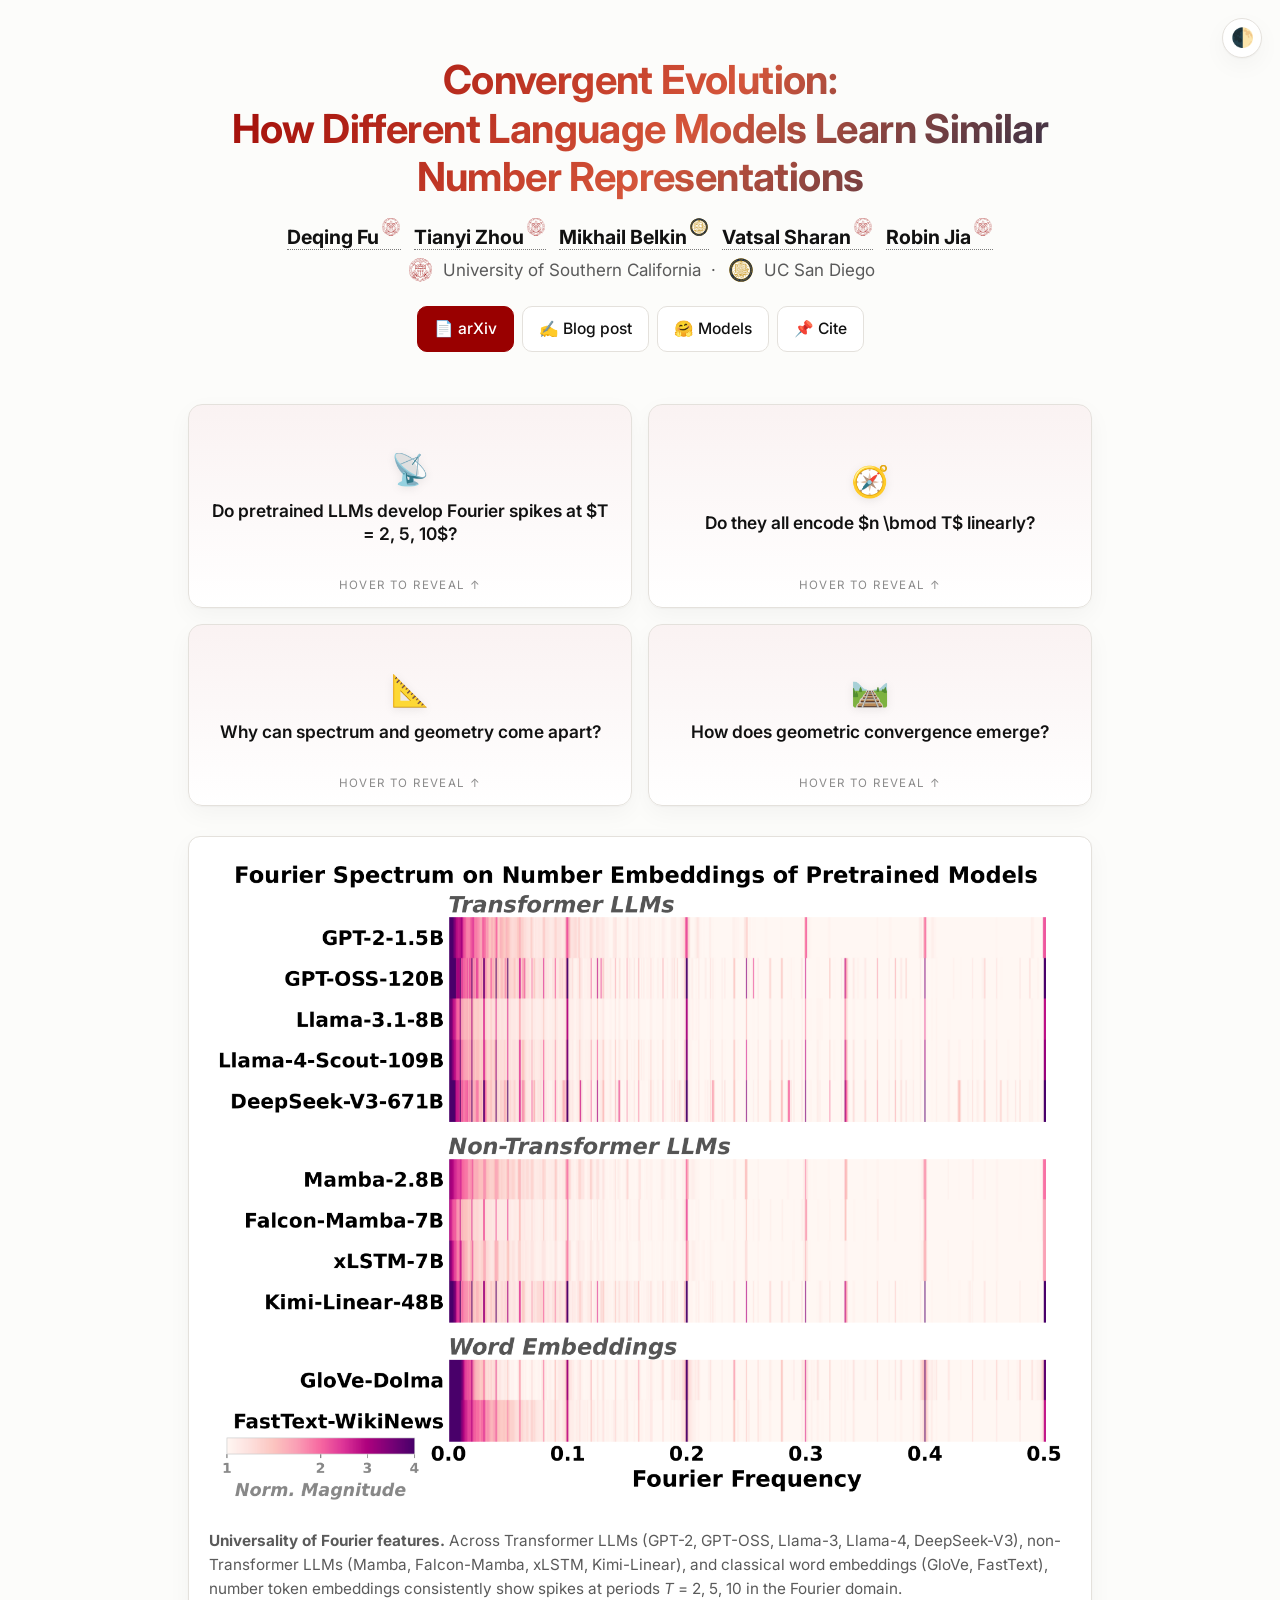
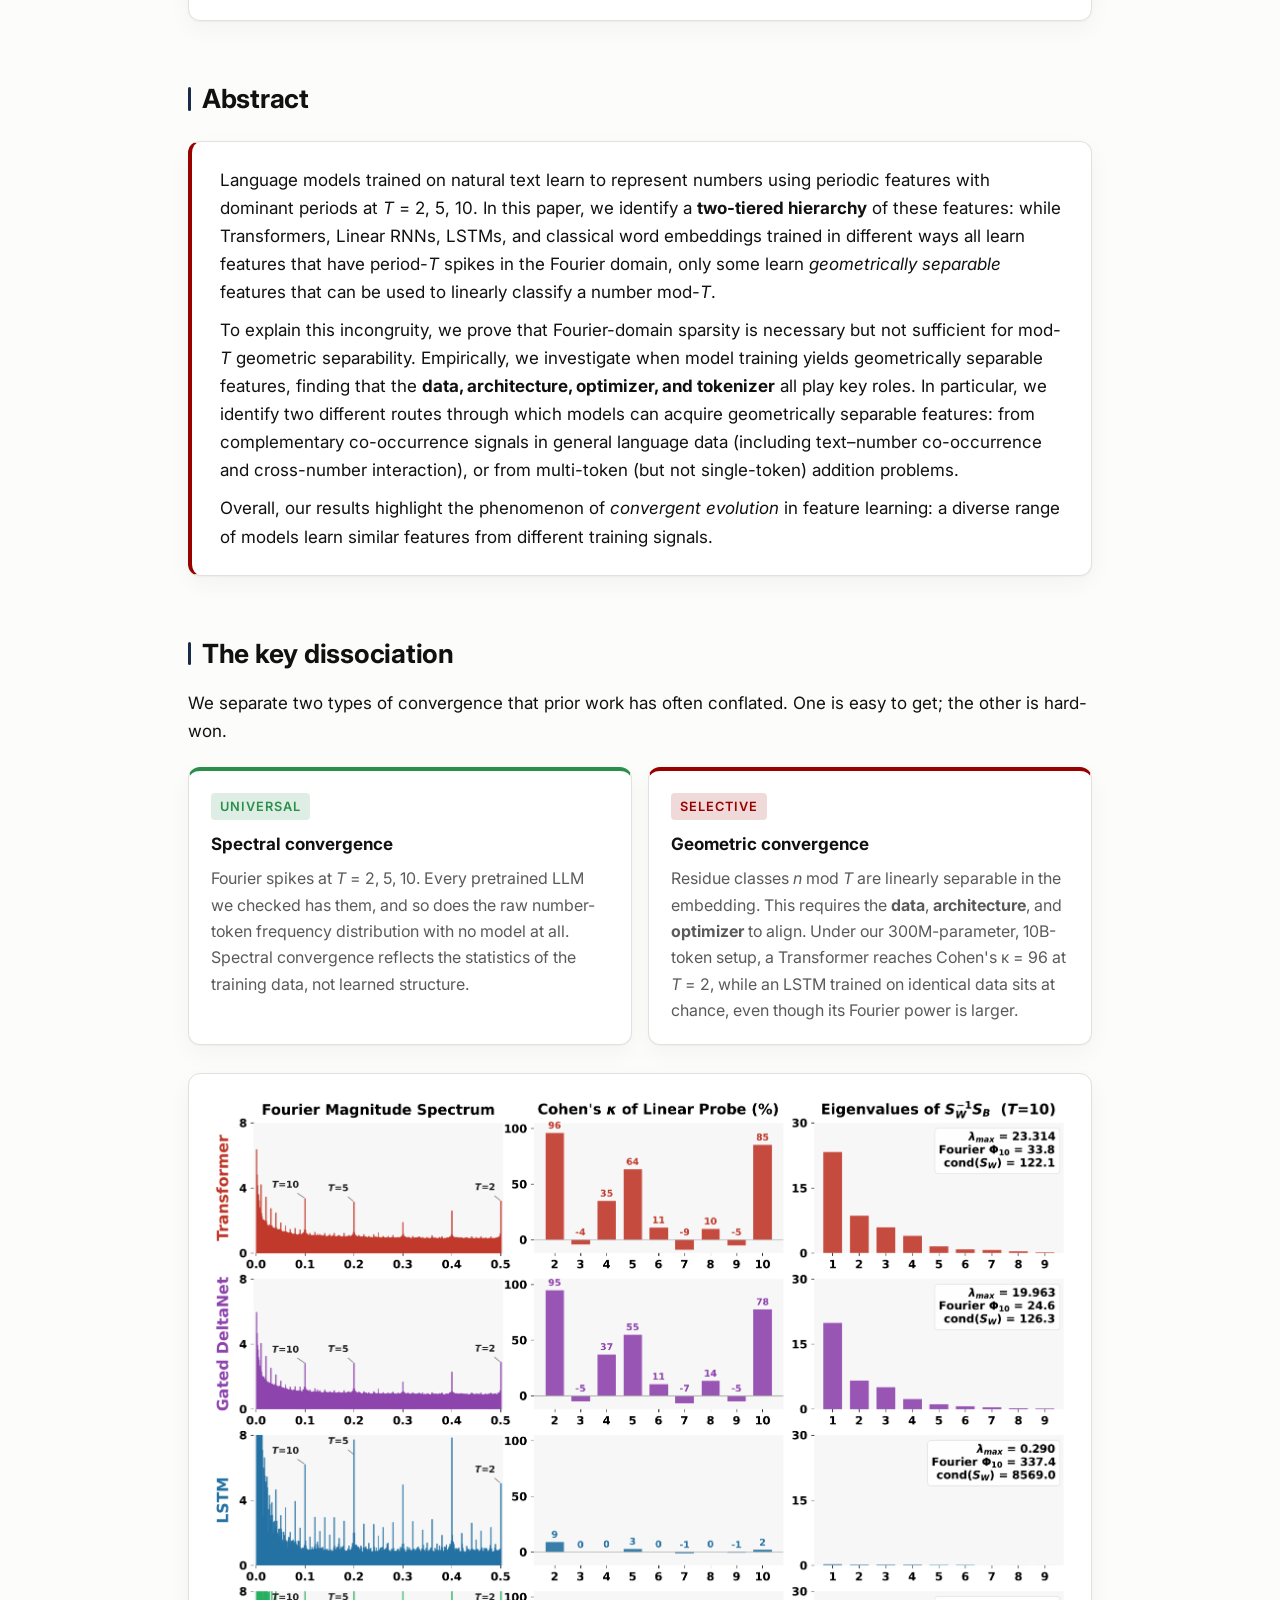
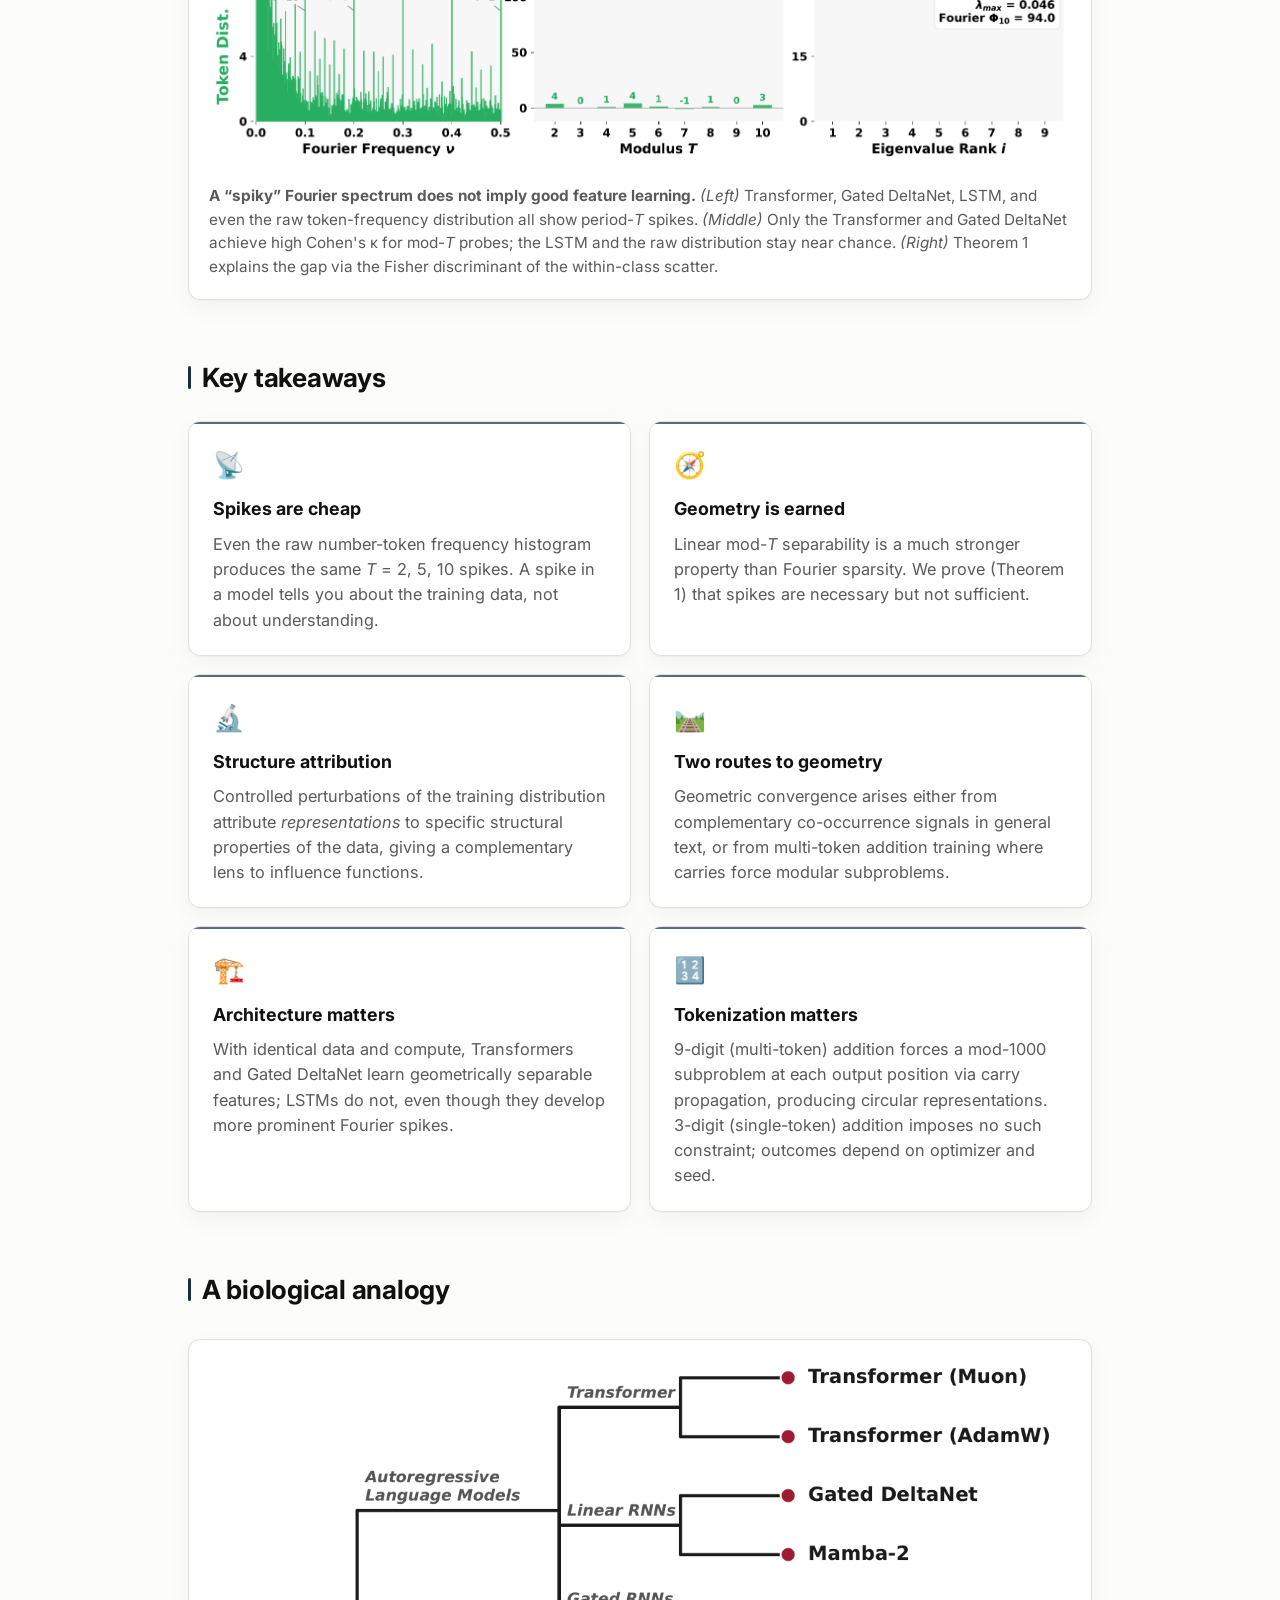
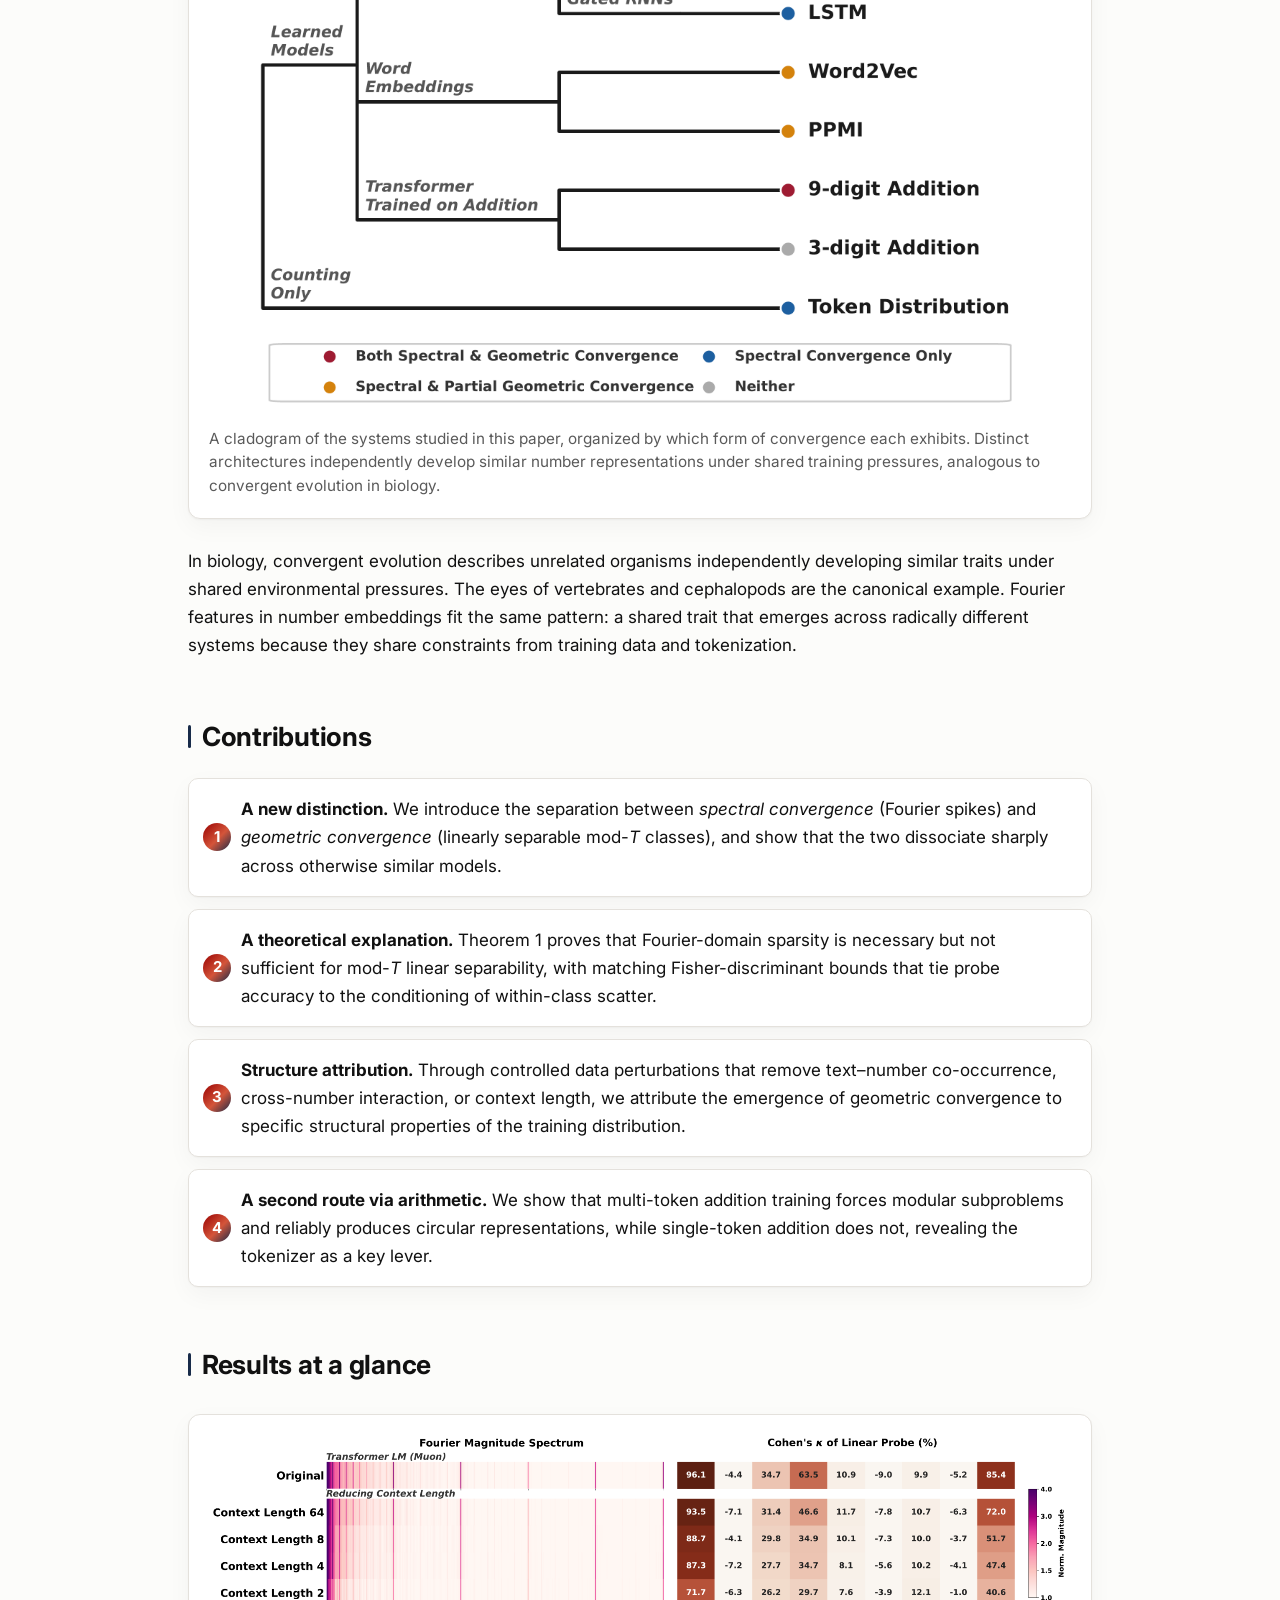
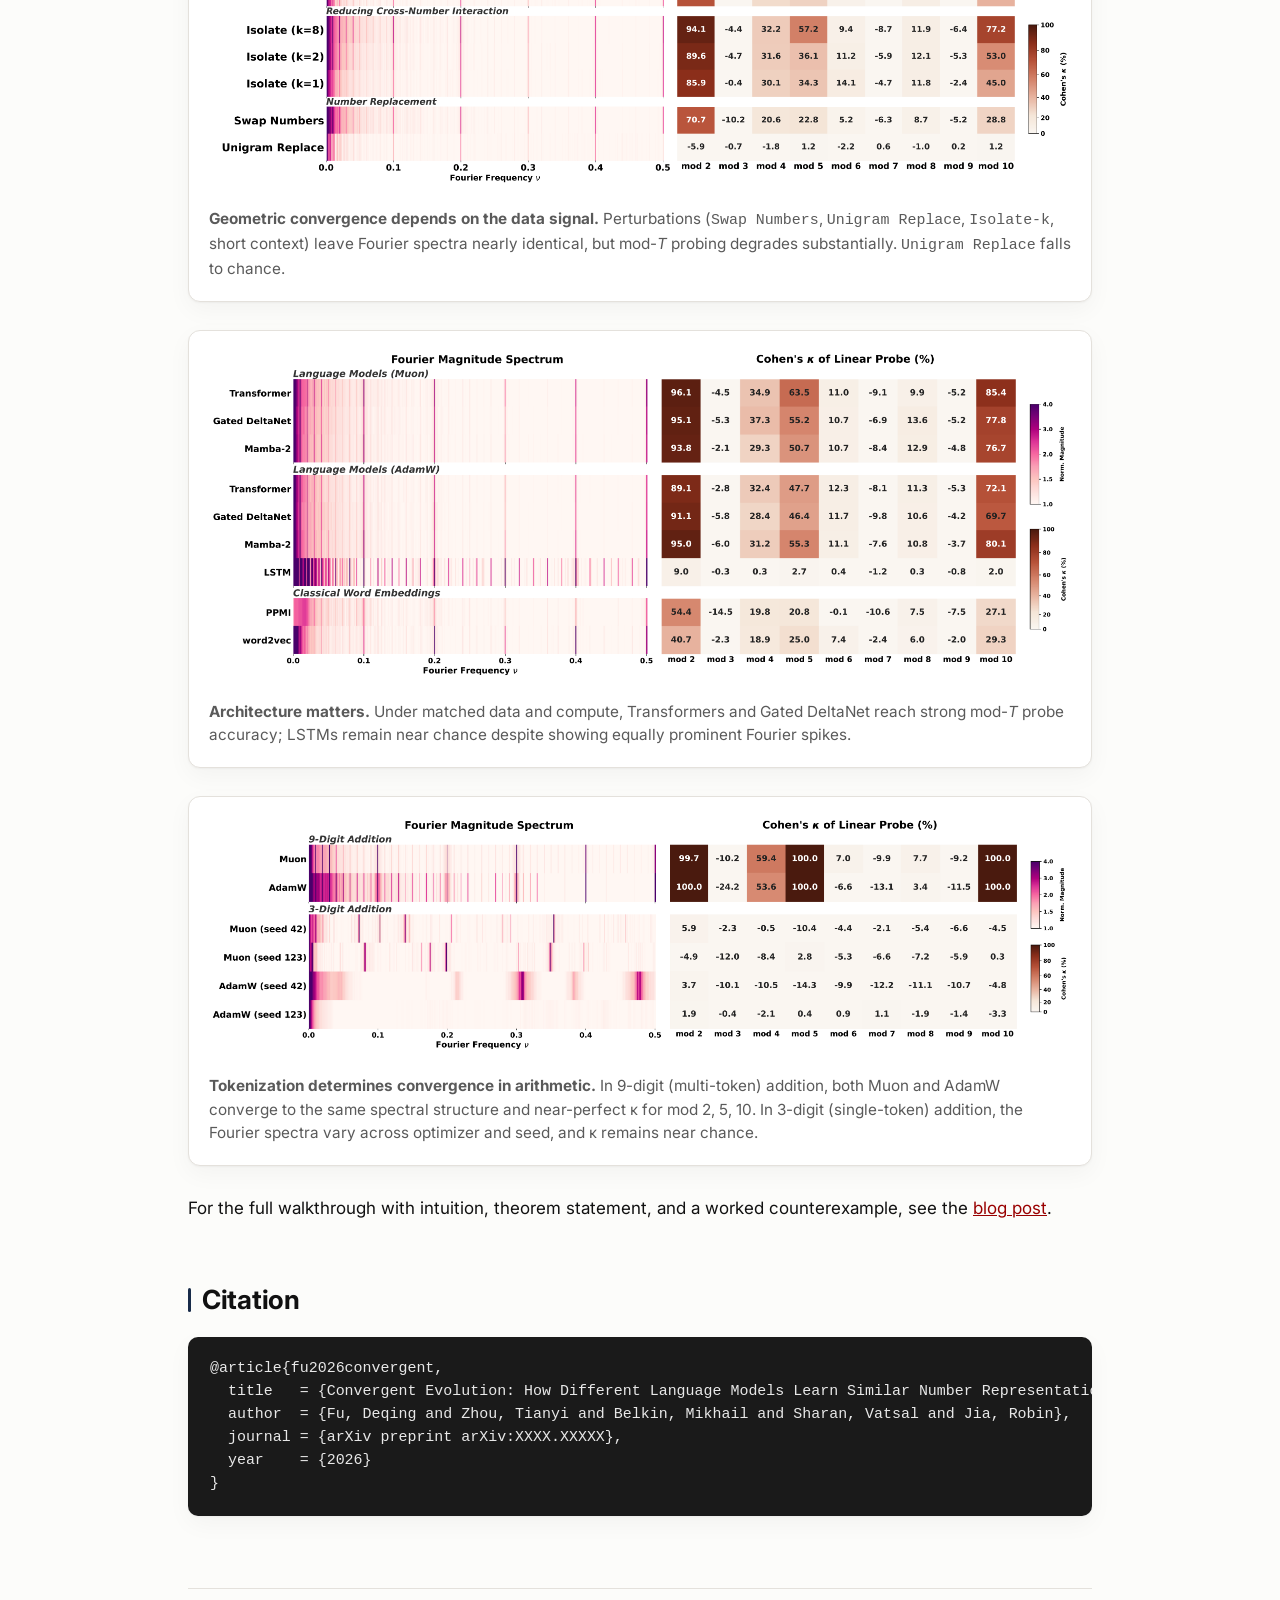
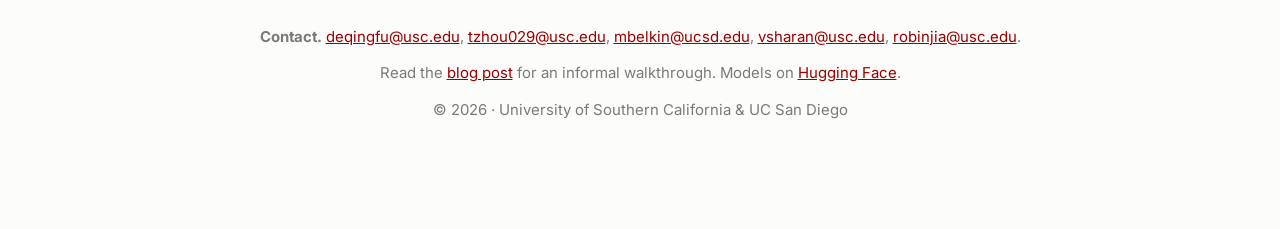
==== index.html @ 474c6c4c "update" ====
<!DOCTYPE html>
<html lang="en">
<head>
<meta charset="UTF-8" />
<meta name="viewport" content="width=device-width, initial-scale=1.0" />
<title>Convergent Evolution: How Different Language Models Learn Similar Number Representations</title>
<meta name="description" content="A two-tiered hierarchy of periodic number features in language models. Transformers, Gated DeltaNet, LSTMs, and classical word embeddings all develop Fourier spikes, but only some develop linearly separable mod-T classes." />

<!-- Open Graph / Twitter card -->
<meta property="og:type" content="article" />
<meta property="og:title" content="Convergent Evolution: How Different Language Models Learn Similar Number Representations" />
<meta property="og:description" content="Fourier spikes in number embeddings are universal across language models. Linear mod-T separability is not. A theorem explains the gap; controlled experiments show what causes it." />
<meta property="og:image" content="images/fourier_probe_fisher.png" />
<meta property="og:url" content="https://convergent-evolution.github.io/" />
<meta name="twitter:card" content="summary_large_image" />
<meta name="twitter:title" content="Convergent Evolution in Language Models" />
<meta name="twitter:description" content="Fourier spikes in number embeddings are universal. Linear mod-T separability is not." />
<meta name="twitter:image" content="images/fourier_probe_fisher.png" />

<link rel="stylesheet" href="style.css" />
<link rel="preconnect" href="https://fonts.googleapis.com">
<link rel="preconnect" href="https://fonts.gstatic.com" crossorigin>
<link href="https://fonts.googleapis.com/css2?family=Inter:wght@400;500;600;700&display=swap" rel="stylesheet">
<script>
  (function() {
    var saved = localStorage.getItem('theme');
    if (saved) document.documentElement.setAttribute('data-theme', saved);
  })();
</script>
<script>
window.MathJax = { tex: { inlineMath: [['$', '$'], ['\\(', '\\)']] }, svg: { fontCache: 'global' } };
</script>
<script async src="https://cdn.jsdelivr.net/npm/mathjax@3/es5/tex-mml-chtml.js"></script>
</head>
<body>

<svg width="0" height="0" style="position:absolute" aria-hidden="true"><filter id="sealThicken"><feMorphology operator="dilate" radius="0.5"/></filter></svg>

<button class="theme-toggle" id="themeToggle" aria-label="Toggle theme" title="Toggle light / dark">🌓</button>

<div class="container">

<header class="hero">
  <h1 class="paper-title">Convergent Evolution:<br/>How Different Language Models Learn Similar Number Representations</h1>
  <div class="authors">
    <a class="author" href="https://deqingfu.github.io"><strong>Deqing Fu</strong><span class="seal usc-seal" aria-label="USC"></span></a>
    <a class="author" href="https://kevinzhoutianyi.github.io"><strong>Tianyi Zhou</strong><span class="seal usc-seal" aria-label="USC"></span></a>
    <a class="author" href="https://misha.belkin-wang.org"><strong>Mikhail Belkin</strong><span class="seal ucsd-seal" aria-label="UCSD"></span></a>
    <a class="author" href="https://vatsalsharan.github.io"><strong>Vatsal Sharan</strong><span class="seal usc-seal" aria-label="USC"></span></a>
    <a class="author" href="https://robinjia.github.io"><strong>Robin Jia</strong><span class="seal usc-seal" aria-label="USC"></span></a>
  </div>
  <div class="affil">
    <span class="seal usc-seal" aria-label="USC"></span> University of Southern California &nbsp;·&nbsp;
    <span class="seal ucsd-seal" aria-label="UCSD"></span> UC San Diego
  </div>

  <div class="links">
    <a class="primary" href="https://arxiv.org/abs/XXXX.XXXXX">📄 arXiv</a>
    <a href="blog.html">✍️ Blog post</a>
    <a href="https://hf.co/collections/deqing/convergent-evolution">🤗 Models</a>
    <a href="#citation">📌 Cite</a>
  </div>

</header>

<div class="lightbox-overlay" id="lightbox" aria-hidden="true"><img src="" alt="" /></div>

<div class="stats">
  <div class="stat" tabindex="0" role="button" aria-label="Reveal answer">
    <div class="face front">
      <span class="icon">📡</span>
      <div class="q">Do pretrained LLMs develop Fourier spikes at $T = 2, 5, 10$?</div>
    </div>
    <div class="face back">
      <div class="a">Universal</div>
      <div class="detail">9 pretrained LLMs, classical word embeddings, and even the raw number-token frequency distribution all spike at $T = 2, 5, 10$.</div>
    </div>
  </div>
  <div class="stat" tabindex="0" role="button" aria-label="Reveal answer">
    <div class="face front">
      <span class="icon">🧭</span>
      <div class="q">Do they all encode $n \bmod T$ linearly?</div>
    </div>
    <div class="face back">
      <div class="a">3 of 4</div>
      <div class="detail">Among four 300M-param architectures we trained on 10B FineWeb-Edu, Transformer, Gated DeltaNet, and Mamba-2 develop linearly separable mod-$T$ classes; the LSTM stays at chance, despite a <em>larger</em> Fourier spike.</div>
    </div>
  </div>
  <div class="stat" tabindex="0" role="button" aria-label="Reveal answer">
    <div class="face front">
      <span class="icon">📐</span>
      <div class="q">Why can spectrum and geometry come apart?</div>
    </div>
    <div class="face back">
      <div class="a">Theorem 1</div>
      <div class="detail">Fourier sparsity is necessary but not sufficient for mod-$T$ linear separability; the within-class scatter controls the gap.</div>
    </div>
  </div>
  <div class="stat" tabindex="0" role="button" aria-label="Reveal answer">
    <div class="face front">
      <span class="icon">🛤️</span>
      <div class="q">How does geometric convergence emerge?</div>
    </div>
    <div class="face back">
      <div class="a">Two routes</div>
      <div class="detail">(1) complementary text co-occurrence signals in pretraining; (2) multi-token addition, where per-digit carries turn each output position into a modular subproblem.</div>
    </div>
  </div>
</div>

<figure>
  <img src="images/fourier_universality.png" alt="Fourier spectrum of number embeddings across diverse model families" />
  <figcaption><strong>Universality of Fourier features.</strong> Across Transformer LLMs (GPT-2, GPT-OSS, Llama-3, Llama-4, DeepSeek-V3), non-Transformer LLMs (Mamba, Falcon-Mamba, xLSTM, Kimi-Linear), and classical word embeddings (GloVe, FastText), number token embeddings consistently show spikes at periods <em>T</em> = 2, 5, 10 in the Fourier domain.</figcaption>
</figure>

<h2 id="abstract">Abstract</h2>
<div class="abstract">
<p>Language models trained on natural text learn to represent numbers using periodic features with dominant periods at <em>T</em> = 2, 5, 10. In this paper, we identify a <strong>two-tiered hierarchy</strong> of these features: while Transformers, Linear RNNs, LSTMs, and classical word embeddings trained in different ways all learn features that have period-<em>T</em> spikes in the Fourier domain, only some learn <em>geometrically separable</em> features that can be used to linearly classify a number mod-<em>T</em>.</p>
<p>To explain this incongruity, we prove that Fourier-domain sparsity is necessary but not sufficient for mod-<em>T</em> geometric separability. Empirically, we investigate when model training yields geometrically separable features, finding that the <strong>data, architecture, optimizer, and tokenizer</strong> all play key roles. In particular, we identify two different routes through which models can acquire geometrically separable features: from complementary co-occurrence signals in general language data (including text–number co-occurrence and cross-number interaction), or from multi-token (but not single-token) addition problems.</p>
<p>Overall, our results highlight the phenomenon of <em>convergent evolution</em> in feature learning: a diverse range of models learn similar features from different training signals.</p>
</div>

<h2 id="dissociation">The key dissociation</h2>
<p>We separate two types of convergence that prior work has often conflated. One is easy to get; the other is hard-won.</p>

<div class="dissoc">
  <div class="card yes">
    <span class="tag">Universal</span>
    <h4>Spectral convergence</h4>
    <p>Fourier spikes at <em>T</em> = 2, 5, 10. Every pretrained LLM we checked has them, and so does the raw number-token frequency distribution with no model at all. Spectral convergence reflects the statistics of the training data, not learned structure.</p>
  </div>
  <div class="card no">
    <span class="tag">Selective</span>
    <h4>Geometric convergence</h4>
    <p>Residue classes <em>n</em> mod <em>T</em> are linearly separable in the embedding. This requires the <strong>data</strong>, <strong>architecture</strong>, and <strong>optimizer</strong> to align. Under our 300M-parameter, 10B-token setup, a Transformer reaches Cohen's κ = 96 at <em>T</em> = 2, while an LSTM trained on identical data sits at chance, even though its Fourier power is larger.</p>
  </div>
</div>

<figure>
  <img src="images/fourier_probe_fisher.png" alt="Fourier spikes vs probe accuracy, the dissociation between spectrum and geometry" />
  <figcaption><strong>A &ldquo;spiky&rdquo; Fourier spectrum does not imply good feature learning.</strong> <em>(Left)</em> Transformer, Gated DeltaNet, LSTM, and even the raw token-frequency distribution all show period-<em>T</em> spikes. <em>(Middle)</em> Only the Transformer and Gated DeltaNet achieve high Cohen's κ for mod-<em>T</em> probes; the LSTM and the raw distribution stay near chance. <em>(Right)</em> Theorem 1 explains the gap via the Fisher discriminant of the within-class scatter.</figcaption>
</figure>

<h2 id="takeaways">Key takeaways</h2>
<div class="tldr-grid">
  <div class="tldr-card">
    <span class="icon">📡</span>
    <h4>Spikes are cheap</h4>
    <p>Even the raw number-token frequency histogram produces the same <em>T</em> = 2, 5, 10 spikes. A spike in a model tells you about the training data, not about understanding.</p>
  </div>
  <div class="tldr-card">
    <span class="icon">🧭</span>
    <h4>Geometry is earned</h4>
    <p>Linear mod-<em>T</em> separability is a much stronger property than Fourier sparsity. We prove (Theorem 1) that spikes are necessary but not sufficient.</p>
  </div>
  <div class="tldr-card">
    <span class="icon">🔬</span>
    <h4>Structure attribution</h4>
    <p>Controlled perturbations of the training distribution attribute <em>representations</em> to specific structural properties of the data, giving a complementary lens to influence functions.</p>
  </div>
  <div class="tldr-card">
    <span class="icon">🛤️</span>
    <h4>Two routes to geometry</h4>
    <p>Geometric convergence arises either from complementary co-occurrence signals in general text, or from multi-token addition training where carries force modular subproblems.</p>
  </div>
  <div class="tldr-card">
    <span class="icon">🏗️</span>
    <h4>Architecture matters</h4>
    <p>With identical data and compute, Transformers and Gated DeltaNet learn geometrically separable features; LSTMs do not, even though they develop more prominent Fourier spikes.</p>
  </div>
  <div class="tldr-card">
    <span class="icon">🔢</span>
    <h4>Tokenization matters</h4>
    <p>9-digit (multi-token) addition forces a mod-1000 subproblem at each output position via carry propagation, producing circular representations. 3-digit (single-token) addition imposes no such constraint; outcomes depend on optimizer and seed.</p>
  </div>
</div>

<h2 id="biology">A biological analogy</h2>
<figure>
  <img src="images/cladogram.png" alt="Cladogram of convergent evolution in number representations" />
  <figcaption>A cladogram of the systems studied in this paper, organized by which form of convergence each exhibits. Distinct architectures independently develop similar number representations under shared training pressures, analogous to convergent evolution in biology.</figcaption>
</figure>
<p>In biology, convergent evolution describes unrelated organisms independently developing similar traits under shared environmental pressures. The eyes of vertebrates and cephalopods are the canonical example. Fourier features in number embeddings fit the same pattern: a shared trait that emerges across radically different systems because they share constraints from training data and tokenization.</p>

<h2 id="contributions">Contributions</h2>
<ul class="contribs">
  <li><strong>A new distinction.</strong> We introduce the separation between <em>spectral convergence</em> (Fourier spikes) and <em>geometric convergence</em> (linearly separable mod-<em>T</em> classes), and show that the two dissociate sharply across otherwise similar models.</li>
  <li><strong>A theoretical explanation.</strong> Theorem 1 proves that Fourier-domain sparsity is necessary but not sufficient for mod-<em>T</em> linear separability, with matching Fisher-discriminant bounds that tie probe accuracy to the conditioning of within-class scatter.</li>
  <li><strong>Structure attribution.</strong> Through controlled data perturbations that remove text–number co-occurrence, cross-number interaction, or context length, we attribute the emergence of geometric convergence to specific structural properties of the training distribution.</li>
  <li><strong>A second route via arithmetic.</strong> We show that multi-token addition training forces modular subproblems and reliably produces circular representations, while single-token addition does not, revealing the tokenizer as a key lever.</li>
</ul>

<h2 id="results">Results at a glance</h2>

<figure>
  <img src="images/data_linear_probe.png" alt="Effect of data perturbations on probe accuracy vs. Fourier spectrum" />
  <figcaption><strong>Geometric convergence depends on the data signal.</strong> Perturbations (<code>Swap Numbers</code>, <code>Unigram Replace</code>, <code>Isolate-k</code>, short context) leave Fourier spectra nearly identical, but mod-<em>T</em> probing degrades substantially. <code>Unigram Replace</code> falls to chance.</figcaption>
</figure>

<figure>
  <img src="images/architecture_linear_probe.png" alt="Architecture ablation on mod-T probing" />
  <figcaption><strong>Architecture matters.</strong> Under matched data and compute, Transformers and Gated DeltaNet reach strong mod-<em>T</em> probe accuracy; LSTMs remain near chance despite showing equally prominent Fourier spikes.</figcaption>
</figure>

<figure>
  <img src="images/addition_linear_probe.png" alt="Tokenization determines convergence in arithmetic" />
  <figcaption><strong>Tokenization determines convergence in arithmetic.</strong> In 9-digit (multi-token) addition, both Muon and AdamW converge to the same spectral structure and near-perfect κ for mod 2, 5, 10. In 3-digit (single-token) addition, the Fourier spectra vary across optimizer and seed, and κ remains near chance.</figcaption>
</figure>

<p>For the full walkthrough with intuition, theorem statement, and a worked counterexample, see the <a href="blog.html">blog post</a>.</p>

<h2 id="citation">Citation</h2>
<pre>@article{fu2026convergent,
  title   = {Convergent Evolution: How Different Language Models Learn Similar Number Representations},
  author  = {Fu, Deqing and Zhou, Tianyi and Belkin, Mikhail and Sharan, Vatsal and Jia, Robin},
  journal = {arXiv preprint arXiv:XXXX.XXXXX},
  year    = {2026}
}</pre>

<footer>
  <p><strong>Contact.</strong>
    <a href="mailto:deqingfu@usc.edu">deqingfu@usc.edu</a>,
    <a href="mailto:tzhou029@usc.edu">tzhou029@usc.edu</a>,
    <a href="mailto:mbelkin@ucsd.edu">mbelkin@ucsd.edu</a>,
    <a href="mailto:vsharan@usc.edu">vsharan@usc.edu</a>,
    <a href="mailto:robinjia@usc.edu">robinjia@usc.edu</a>.
  </p>
  <p>Read the <a href="blog.html">blog post</a> for an informal walkthrough. Models on <a href="https://hf.co/collections/deqing/convergent-evolution">Hugging Face</a>.</p>
  <p style="margin-top: 8px;">© 2026 · University of Southern California &amp; UC San Diego</p>
</footer>

</div>

<script>
  // Figure lightbox
  (function() {
    var lb = document.getElementById('lightbox');
    if (!lb) return;
    var img = lb.querySelector('img');
    document.querySelectorAll('figure img').forEach(function(el) {
      el.addEventListener('click', function() {
        img.src = el.src;
        img.alt = el.alt || '';
        lb.classList.add('open');
        lb.setAttribute('aria-hidden', 'false');
      });
    });
    lb.addEventListener('click', function() {
      lb.classList.remove('open');
      lb.setAttribute('aria-hidden', 'true');
    });
    document.addEventListener('keydown', function(e) {
      if (e.key === 'Escape') {
        lb.classList.remove('open');
        lb.setAttribute('aria-hidden', 'true');
      }
    });
  })();
</script>

<script>
  // Flip cards: tap-to-toggle on touch devices; hover-only on desktop
  (function() {
    var hasHover = window.matchMedia('(hover: hover) and (pointer: fine)').matches;
    document.querySelectorAll('.stats .stat').forEach(function(card) {
      if (!hasHover) {
        card.addEventListener('click', function() { card.classList.toggle('flipped'); });
      }
      card.addEventListener('keydown', function(e) {
        if (e.key === 'Enter' || e.key === ' ') { e.preventDefault(); card.classList.toggle('flipped'); }
      });
    });
  })();

  var btn = document.getElementById('themeToggle');
  function current() {
    var explicit = document.documentElement.getAttribute('data-theme');
    if (explicit) return explicit;
    return window.matchMedia('(prefers-color-scheme: dark)').matches ? 'dark' : 'light';
  }
  btn.addEventListener('click', function() {
    var next = current() === 'dark' ? 'light' : 'dark';
    document.documentElement.setAttribute('data-theme', next);
    localStorage.setItem('theme', next);
  });
</script>

</body>
</html>
---- style.css ----
:root {
  --fg: #111;
  --muted: #5a5a5a;
  --soft: #7a7a7a;
  --accent: #990000;
  --accent2: #182B49;
  --accent-grad: linear-gradient(135deg, #990000 0%, #d4553a 55%, #182B49 100%);
  --bg: #fcfcfa;
  --card: #f4f2ee;
  --card2: #ffffff;
  --border: #e4e1dc;
  --shadow: 0 1px 2px rgba(0,0,0,0.04), 0 8px 24px rgba(0,0,0,0.04);
  --code-bg: #1a1a1a;
  --code-fg: #e8e8e8;
  --fig-filter: none;
}

html[data-theme="dark"] {
  --fg: #e8e8e8;
  --muted: #a8a8a8;
  --soft: #888;
  --accent: #ff6b6b;
  --accent2: #7aa7ff;
  --accent-grad: linear-gradient(135deg, #ff6b6b 0%, #ffa36b 55%, #7aa7ff 100%);
  --bg: #111315;
  --card: #1a1d20;
  --card2: #1e2125;
  --border: #2a2e33;
  --shadow: 0 1px 2px rgba(0,0,0,0.3), 0 8px 24px rgba(0,0,0,0.25);
  --code-bg: #0d0f11;
  --code-fg: #d8d8d8;
  --fig-filter: invert(0.92) hue-rotate(180deg);
}

@media (prefers-color-scheme: dark) {
  html:not([data-theme="light"]) {
    --fg: #e8e8e8;
    --muted: #a8a8a8;
    --soft: #888;
    --accent: #ff6b6b;
    --accent2: #7aa7ff;
    --accent-grad: linear-gradient(135deg, #ff6b6b 0%, #ffa36b 55%, #7aa7ff 100%);
    --bg: #111315;
    --card: #1a1d20;
    --card2: #1e2125;
    --border: #2a2e33;
    --shadow: 0 1px 2px rgba(0,0,0,0.3), 0 8px 24px rgba(0,0,0,0.25);
    --code-bg: #0d0f11;
    --code-fg: #d8d8d8;
    --fig-filter: invert(0.92) hue-rotate(180deg);
  }
}

* { box-sizing: border-box; }

html {
  scroll-behavior: smooth;
  scroll-padding-top: 20px;
}
html, body {
  margin: 0;
  padding: 0;
  background: var(--bg);
  color: var(--fg);
  font-family: "Inter", -apple-system, BlinkMacSystemFont, "Segoe UI", "Helvetica Neue", Arial, sans-serif;
  line-height: 1.65;
  font-size: 17px;
  -webkit-font-smoothing: antialiased;
  transition: background 0.2s, color 0.2s;
}

.container {
  max-width: 960px;
  margin: 0 auto;
  padding: 56px 28px 96px;
}

/* ===== Theme toggle ===== */
.theme-toggle {
  position: fixed;
  top: 18px;
  right: 18px;
  z-index: 100;
  width: 40px;
  height: 40px;
  border-radius: 50%;
  border: 1px solid var(--border);
  background: var(--card2);
  color: var(--fg);
  cursor: pointer;
  font-size: 1.1rem;
  display: flex;
  align-items: center;
  justify-content: center;
  box-shadow: var(--shadow);
  transition: transform 0.15s, background 0.15s;
}
.theme-toggle:hover { transform: scale(1.08); }

/* ===== Hero ===== */
.hero {
  text-align: center;
  margin-bottom: 32px;
  padding: 0 0 20px;
  position: relative;
}

h1.paper-title {
  font-size: 2.35rem;
  line-height: 1.22;
  margin: 0 0 16px;
  font-weight: 700;
  letter-spacing: -0.015em;
  background: var(--accent-grad);
  -webkit-background-clip: text;
  background-clip: text;
  color: transparent;
}

.hf-chip {
  display: inline-flex;
  align-items: center;
  gap: 6px;
  font-size: 0.82rem;
  color: var(--fg);
  text-decoration: none;
  padding: 5px 12px;
  margin-bottom: 16px;
  background: var(--card2);
  border: 1px solid var(--border);
  border-radius: 999px;
  font-weight: 500;
  transition: border-color 0.15s, transform 0.15s;
}
.hf-chip:hover {
  border-color: var(--accent2);
  transform: translateY(-1px);
  text-decoration: none;
}

/* Figure lightbox */
.lightbox-overlay {
  position: fixed;
  inset: 0;
  background: rgba(0,0,0,0.85);
  display: flex;
  align-items: center;
  justify-content: center;
  z-index: 1000;
  padding: 32px;
  opacity: 0;
  pointer-events: none;
  transition: opacity 0.25s ease;
}
.lightbox-overlay.open {
  opacity: 1;
  pointer-events: auto;
}
.lightbox-overlay img {
  max-width: 96vw;
  max-height: 92vh;
  border-radius: 8px;
  box-shadow: 0 20px 60px rgba(0,0,0,0.5);
  filter: none;
  background: #fff;
}
figure img { cursor: zoom-in; }

.paper-subtitle {
  font-size: 1.05rem;
  color: var(--muted);
  max-width: 640px;
  margin: -8px auto 20px;
}

.authors { font-size: 1.15rem; margin: 12px 0 4px; line-height: 1.5; }
.authors span.author { white-space: nowrap; margin: 0 6px; }
.affil { color: var(--muted); font-size: 1rem; margin-top: 2px; }

.usc { color: #c04040; font-weight: 700; }
.ucsd { color: #5582c8; font-weight: 700; }
html[data-theme="light"] .usc, html:not([data-theme]) .usc { color: #990000; }
html[data-theme="light"] .ucsd, html:not([data-theme]) .ucsd { color: #182B49; }

.seal {
  display: inline-block;
  width: 18px;
  height: 18px;
  vertical-align: super;
  margin: 0 1px 0 3px;
  background-repeat: no-repeat;
  background-position: center;
  background-size: contain;
  -webkit-mask-repeat: no-repeat;
  mask-repeat: no-repeat;
  -webkit-mask-position: center;
  mask-position: center;
  -webkit-mask-size: contain;
  mask-size: contain;
}
.seal.usc-seal {
  background-image: url('images/logo/usc_seal_red.svg');
}
.seal.ucsd-seal {
  background-image: url('images/logo/ucsd_seal.svg');
}
.affil .seal { width: 24px; height: 24px; vertical-align: -6px; margin-right: 6px; }

.authors a.author {
  color: var(--fg);
  text-decoration: none;
  margin: 0 4px;
  white-space: nowrap;
  border-bottom: 1px dotted var(--soft);
}
.authors a.author:hover {
  color: var(--fg);
  text-decoration: none;
  border-bottom-color: var(--fg);
}

.links {
  display: flex;
  flex-wrap: wrap;
  justify-content: center;
  gap: 8px;
  margin: 22px 0 0;
}

.links a {
  display: inline-flex;
  align-items: center;
  gap: 7px;
  padding: 9px 16px;
  background: var(--card2);
  color: var(--fg);
  border: 1px solid var(--border);
  border-radius: 10px;
  text-decoration: none;
  font-size: 0.92rem;
  font-weight: 500;
  transition: transform 0.15s ease, border-color 0.15s, background 0.15s;
}
.links a:hover {
  transform: translateY(-1px);
  border-color: var(--accent2);
  text-decoration: none;
}
.links a.primary {
  background: var(--accent);
  color: #fff;
  border-color: var(--accent);
}
.links a.primary:hover { background: var(--accent2); border-color: var(--accent2); }

/* ===== Headings ===== */
h2 {
  font-size: 1.55rem;
  margin-top: 56px;
  margin-bottom: 14px;
  font-weight: 700;
  letter-spacing: -0.01em;
  position: relative;
  padding-left: 14px;
  scroll-margin-top: 16px;
}
h2::before {
  content: "";
  position: absolute;
  left: 0; top: 10px; bottom: 10px;
  width: 3px;
  background: var(--accent2);
  border-radius: 2px;
}

h3 {
  font-size: 1.2rem;
  margin-top: 30px;
  margin-bottom: 8px;
  font-weight: 600;
}

p { margin: 12px 0; }

/* ===== Figures ===== */
figure {
  margin: 28px 0;
  text-align: center;
  background: var(--card2);
  padding: 20px;
  border-radius: 12px;
  border: 1px solid var(--border);
  box-shadow: var(--shadow);
}
figure img {
  max-width: 100%;
  height: auto;
  border-radius: 4px;
  filter: var(--fig-filter);
  transition: filter 0.2s;
}
figcaption {
  font-size: 0.9rem;
  color: var(--muted);
  margin-top: 12px;
  text-align: left;
  line-height: 1.55;
}

/* ===== Abstract ===== */
.abstract {
  background: var(--card2);
  padding: 24px 28px;
  border-radius: 12px;
  border: 1px solid var(--border);
  border-left: 4px solid var(--accent);
  margin: 20px 0;
  box-shadow: var(--shadow);
}
.abstract p { margin: 10px 0; }
.abstract p:first-child { margin-top: 0; }
.abstract p:last-child { margin-bottom: 0; }

/* ===== Q&A reveal cards (slide-up drawer) ===== */
.stats {
  display: grid;
  grid-template-columns: repeat(2, 1fr);
  gap: 16px;
  margin: 30px 0;
}
.stat {
  display: grid;
  grid-template-columns: 1fr;
  min-height: 180px;
  border-radius: 14px;
  overflow: hidden;
  border: 1px solid var(--border);
  background: linear-gradient(180deg, color-mix(in srgb, var(--accent) 5%, var(--card2)) 0%, var(--card2) 100%);
  box-shadow: var(--shadow);
  cursor: pointer;
  outline: none;
  transition: box-shadow 0.35s cubic-bezier(0.4, 0, 0.2, 1), transform 0.35s cubic-bezier(0.4, 0, 0.2, 1);
  -webkit-tap-highlight-color: transparent;
}
@media (hover: hover) and (pointer: fine) {
  .stat:hover {
    box-shadow: 0 4px 8px rgba(0,0,0,0.06), 0 20px 40px rgba(153,0,0,0.12);
    transform: translateY(-2px);
  }
}
.stat.flipped {
  box-shadow: 0 4px 8px rgba(0,0,0,0.06), 0 20px 40px rgba(153,0,0,0.12);
}
.stat .face {
  grid-row: 1;
  grid-column: 1;
  padding: 24px 22px;
  display: flex;
  flex-direction: column;
  align-items: center;
  justify-content: center;
  text-align: center;
  min-width: 0;
}
.stat .front { color: var(--fg); position: relative; padding-bottom: 36px; }
.stat .back {
  background: var(--accent-grad);
  color: #fff;
  transform: translateY(24%);
  opacity: 0;
  visibility: hidden;
  transition:
    transform 0.5s cubic-bezier(0.4, 0, 0.2, 1) 0.12s,
    opacity 0.3s ease 0.12s,
    visibility 0s linear 0.45s;
  will-change: transform, opacity;
  pointer-events: none;
}
@media (hover: hover) and (pointer: fine) {
  .stat:hover .back,
  .stat:focus-visible .back {
    transform: translateY(0);
    opacity: 1;
    visibility: visible;
    pointer-events: auto;
    transition:
      transform 0.5s cubic-bezier(0.4, 0, 0.2, 1) 0s,
      opacity 0.28s ease 0s,
      visibility 0s linear 0s;
  }
}
.stat.flipped .back {
  transform: translateY(0);
  opacity: 1;
  visibility: visible;
  pointer-events: auto;
  transition:
    transform 0.45s cubic-bezier(0.4, 0, 0.2, 1) 0s,
    opacity 0.25s ease 0s,
    visibility 0s linear 0s;
}
.stat:hover .back,
.stat.flipped .back,
.stat:focus-visible .back {
  transform: translateY(0);
}
.stat .icon {
  font-size: clamp(1.4rem, 1.1rem + 1vw, 1.8rem);
  line-height: 1;
  margin-bottom: 14px;
  filter: drop-shadow(0 2px 4px rgba(0,0,0,0.08));
}
.stat .q {
  font-size: clamp(0.92rem, 0.85rem + 0.3vw, 1.02rem);
  font-weight: 600;
  line-height: 1.35;
  color: var(--fg);
}
.stat .front::after {
  content: "tap to reveal ↑";
  position: absolute;
  bottom: 12px;
  left: 0; right: 0;
  font-size: 0.68rem;
  letter-spacing: 0.12em;
  text-transform: uppercase;
  color: var(--muted);
  opacity: 0.7;
}
@media (hover: hover) and (pointer: fine) {
  .stat .front::after { content: "hover to reveal ↑"; }
}
.stat .a {
  font-size: clamp(1.3rem, 1.15rem + 0.7vw, 1.6rem);
  font-weight: 800;
  line-height: 1.1;
  letter-spacing: -0.01em;
  margin-bottom: 10px;
  text-shadow: 0 1px 2px rgba(0,0,0,0.15);
}
.stat .detail {
  font-size: clamp(0.8rem, 0.76rem + 0.2vw, 0.9rem);
  line-height: 1.5;
  color: rgba(255,255,255,0.96);
}
.stat .back .detail em,
.stat .back .detail strong { color: #fff; }
@media (max-width: 520px) {
  .stats { grid-template-columns: 1fr; }
  .stat { min-height: 0; }
  .stat .face { padding: 20px 18px; }
}

/* Hero pullquote */
.pullquote {
  font-size: 1.25rem;
  line-height: 1.45;
  font-weight: 500;
  color: var(--fg);
  max-width: 720px;
  margin: 28px auto 8px;
  text-align: center;
  padding: 22px 28px;
  border-top: 1px solid var(--border);
  border-bottom: 1px solid var(--border);
  position: relative;
}
.pullquote .em {
  background: var(--accent-grad);
  -webkit-background-clip: text;
  background-clip: text;
  color: transparent;
  font-weight: 700;
}
.pullquote .break { display: block; margin-top: 4px; }

/* Section-break quote */
.sectionquote {
  font-size: 1.1rem;
  color: var(--muted);
  max-width: 680px;
  margin: 48px auto;
  text-align: center;
  font-style: italic;
  line-height: 1.55;
}

/* Setup + Finding panel */
.setupfind {
  display: grid;
  grid-template-columns: 1fr 1fr;
  gap: 16px;
  margin: 28px 0 32px;
}
.sf-card {
  background: var(--card2);
  border: 1px solid var(--border);
  border-radius: 12px;
  padding: 22px 24px 18px;
  box-shadow: var(--shadow);
  border-top: 4px solid var(--accent2);
}
.sf-card.sf-finding { border-top-color: var(--accent); }
.sf-tag {
  display: inline-block;
  font-size: 0.72rem;
  letter-spacing: 0.12em;
  text-transform: uppercase;
  padding: 3px 10px;
  border-radius: 4px;
  margin-bottom: 10px;
  font-weight: 700;
  background: color-mix(in srgb, var(--accent2) 12%, transparent);
  color: var(--accent2);
}
.sf-finding .sf-tag {
  background: color-mix(in srgb, var(--accent) 12%, transparent);
  color: var(--accent);
}
.sf-card ul {
  margin: 6px 0 0;
  padding-left: 18px;
}
.sf-card li {
  margin: 8px 0;
  font-size: 0.94rem;
  line-height: 1.5;
  color: var(--fg);
}
.sf-card li strong { color: var(--fg); }
@media (max-width: 700px) {
  .setupfind { grid-template-columns: 1fr; }
}
@media (max-width: 640px) {
  .stats { grid-template-columns: repeat(2, 1fr); }
  h1.paper-title { font-size: 1.9rem; }
}

/* ===== TL;DR grid ===== */
.tldr-grid {
  display: grid;
  grid-template-columns: repeat(2, 1fr);
  gap: 18px;
  margin: 22px 0;
}
.tldr-card {
  background: var(--card2);
  padding: 22px 24px;
  border-radius: 12px;
  border: 1px solid var(--border);
  box-shadow: var(--shadow);
  position: relative;
  overflow: hidden;
  transition: transform 0.18s, box-shadow 0.18s;
}
.tldr-card:hover {
  transform: translateY(-2px);
  box-shadow: 0 2px 4px rgba(0,0,0,0.08), 0 14px 32px rgba(0,0,0,0.10);
}
.tldr-card::before {
  content: "";
  position: absolute;
  top: 0; left: 0; right: 0;
  height: 2px;
  background: var(--accent2);
  opacity: 0.7;
}
.tldr-card .icon { font-size: 1.5rem; margin-bottom: 8px; display: block; }
.tldr-card h4 { margin: 0 0 8px; font-size: 1.05rem; font-weight: 700; }
.tldr-card p { margin: 0; font-size: 0.96rem; color: var(--muted); line-height: 1.55; }
@media (max-width: 640px) { .tldr-grid { grid-template-columns: 1fr; } }

/* ===== Contribution list ===== */
.contribs {
  list-style: none;
  padding: 0;
  margin: 20px 0;
  counter-reset: contrib;
}
.contribs li {
  background: var(--card2);
  padding: 16px 20px 16px 52px;
  border-radius: 10px;
  border: 1px solid var(--border);
  margin-bottom: 12px;
  position: relative;
  box-shadow: var(--shadow);
}
.contribs li::before {
  content: counter(contrib);
  counter-increment: contrib;
  position: absolute;
  left: 14px; top: 50%;
  transform: translateY(-50%);
  width: 28px; height: 28px;
  background: var(--accent-grad);
  color: #fff;
  border-radius: 50%;
  display: flex;
  align-items: center;
  justify-content: center;
  font-weight: 700;
  font-size: 0.88rem;
}

/* ===== Code / BibTeX ===== */
code, pre {
  font-family: "SF Mono", Menlo, Consolas, monospace;
  font-size: 0.88rem;
}
pre {
  background: var(--code-bg);
  color: var(--code-fg);
  padding: 20px 22px;
  border-radius: 10px;
  overflow-x: auto;
  line-height: 1.55;
  box-shadow: var(--shadow);
}
p code, li code {
  background: var(--card);
  padding: 1px 6px;
  border-radius: 4px;
  font-size: 0.85em;
}

a { color: var(--accent); }
a:hover { text-decoration: underline; }

blockquote {
  margin: 20px 0;
  padding: 14px 22px;
  border-left: 3px solid var(--accent2);
  background: var(--card);
  color: var(--fg);
  font-style: italic;
  border-radius: 0 8px 8px 0;
}

footer {
  margin-top: 72px;
  padding-top: 24px;
  border-top: 1px solid var(--border);
  color: var(--soft);
  font-size: 0.88rem;
  text-align: center;
}

.back-link {
  display: inline-flex;
  align-items: center;
  gap: 6px;
  margin-bottom: 24px;
  font-size: 0.92rem;
  color: var(--muted);
  text-decoration: none;
  padding: 6px 12px;
  border-radius: 8px;
  background: var(--card);
  border: 1px solid var(--border);
  transition: color 0.15s, background 0.15s;
}
.back-link:hover { color: var(--accent); background: var(--card2); text-decoration: none; }

/* Dissociation card row */
.dissoc {
  display: grid;
  grid-template-columns: 1fr 1fr;
  gap: 16px;
  margin: 22px 0;
}
.dissoc .card {
  background: var(--card2);
  border: 1px solid var(--border);
  border-radius: 12px;
  padding: 20px 22px;
  box-shadow: var(--shadow);
}
.dissoc .card.yes { border-top: 4px solid #2a8f4a; }
.dissoc .card.no  { border-top: 4px solid var(--accent); }
.dissoc .card h4 { margin: 0 0 8px; font-size: 1rem; }
.dissoc .card p { margin: 0; color: var(--muted); font-size: 0.94rem; }
.dissoc .tag {
  display: inline-block;
  font-size: 0.75rem;
  letter-spacing: 0.08em;
  text-transform: uppercase;
  padding: 3px 9px;
  border-radius: 4px;
  margin-bottom: 10px;
  font-weight: 600;
}
.dissoc .yes .tag { background: color-mix(in srgb, #2a8f4a 15%, transparent); color: #2a8f4a; }
.dissoc .no  .tag { background: color-mix(in srgb, var(--accent) 15%, transparent); color: var(--accent); }
@media (max-width: 640px) { .dissoc { grid-template-columns: 1fr; } }

/* Citation popover (anthropic-style) */
a.cite {
  position: relative;
  cursor: pointer;
}
.cite-popover {
  position: absolute;
  z-index: 200;
  background: var(--card2);
  color: var(--fg);
  border: 1px solid var(--border);
  border-left: 3px solid var(--accent);
  border-radius: 8px;
  box-shadow: 0 4px 12px rgba(0,0,0,0.08), 0 16px 40px rgba(0,0,0,0.10);
  padding: 12px 14px;
  font-size: 0.85rem;
  line-height: 1.45;
  width: 320px;
  max-width: calc(100vw - 24px);
  pointer-events: none;
  opacity: 0;
  transform: translateY(-4px);
  transition: opacity 0.12s, transform 0.12s;
}
.cite-popover.visible {
  opacity: 1;
  transform: translateY(0);
  pointer-events: auto;
}
.cite-popover .cite-title { font-weight: 600; margin: 0 0 4px; color: var(--fg); }
.cite-popover .cite-authors { color: var(--muted); margin: 0 0 4px; }
.cite-popover .cite-venue { color: var(--soft); font-style: italic; margin: 0 0 8px; }
.cite-popover .cite-link {
  display: inline-block;
  font-size: 0.8rem;
  padding: 4px 10px;
  border-radius: 6px;
  background: var(--accent);
  color: #fff;
  text-decoration: none;
}
.cite-popover .cite-link:hover { opacity: 0.85; text-decoration: none; }

/* Theorem / definition boxes for blog */
.theorem, .definition {
  background: var(--card2);
  border: 1px solid var(--border);
  border-left: 4px solid var(--accent2);
  border-radius: 10px;
  padding: 18px 22px;
  margin: 22px 0;
  box-shadow: var(--shadow);
}
.theorem .label, .definition .label {
  display: inline-block;
  font-weight: 700;
  color: var(--accent2);
  margin-right: 6px;
}
.theorem p, .definition p { margin: 8px 0; }
.theorem ol { margin: 8px 0 0 0; padding-left: 22px; }
.theorem ol li { margin: 6px 0; }

/* Math-style inline */
.math {
  font-family: "STIX Two Math", "Cambria Math", "Latin Modern Math", Georgia, serif;
  font-style: italic;
}
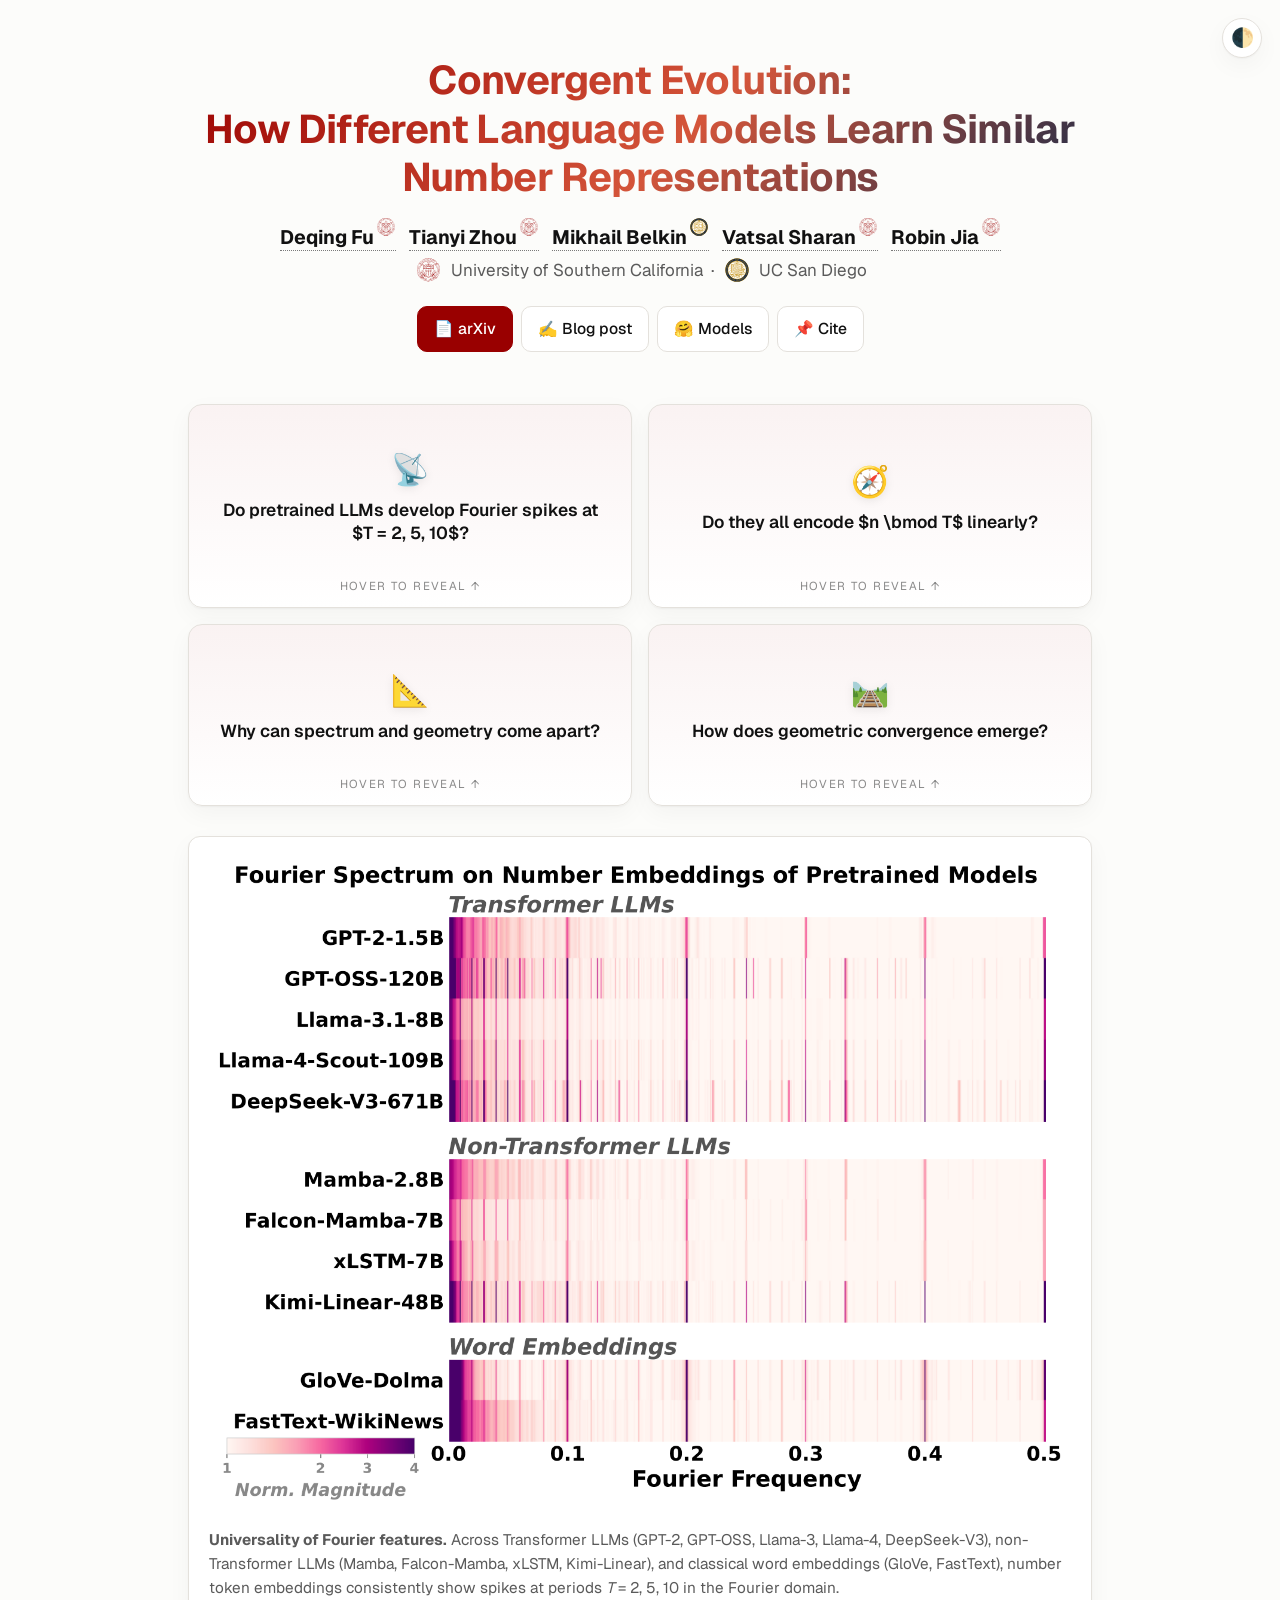
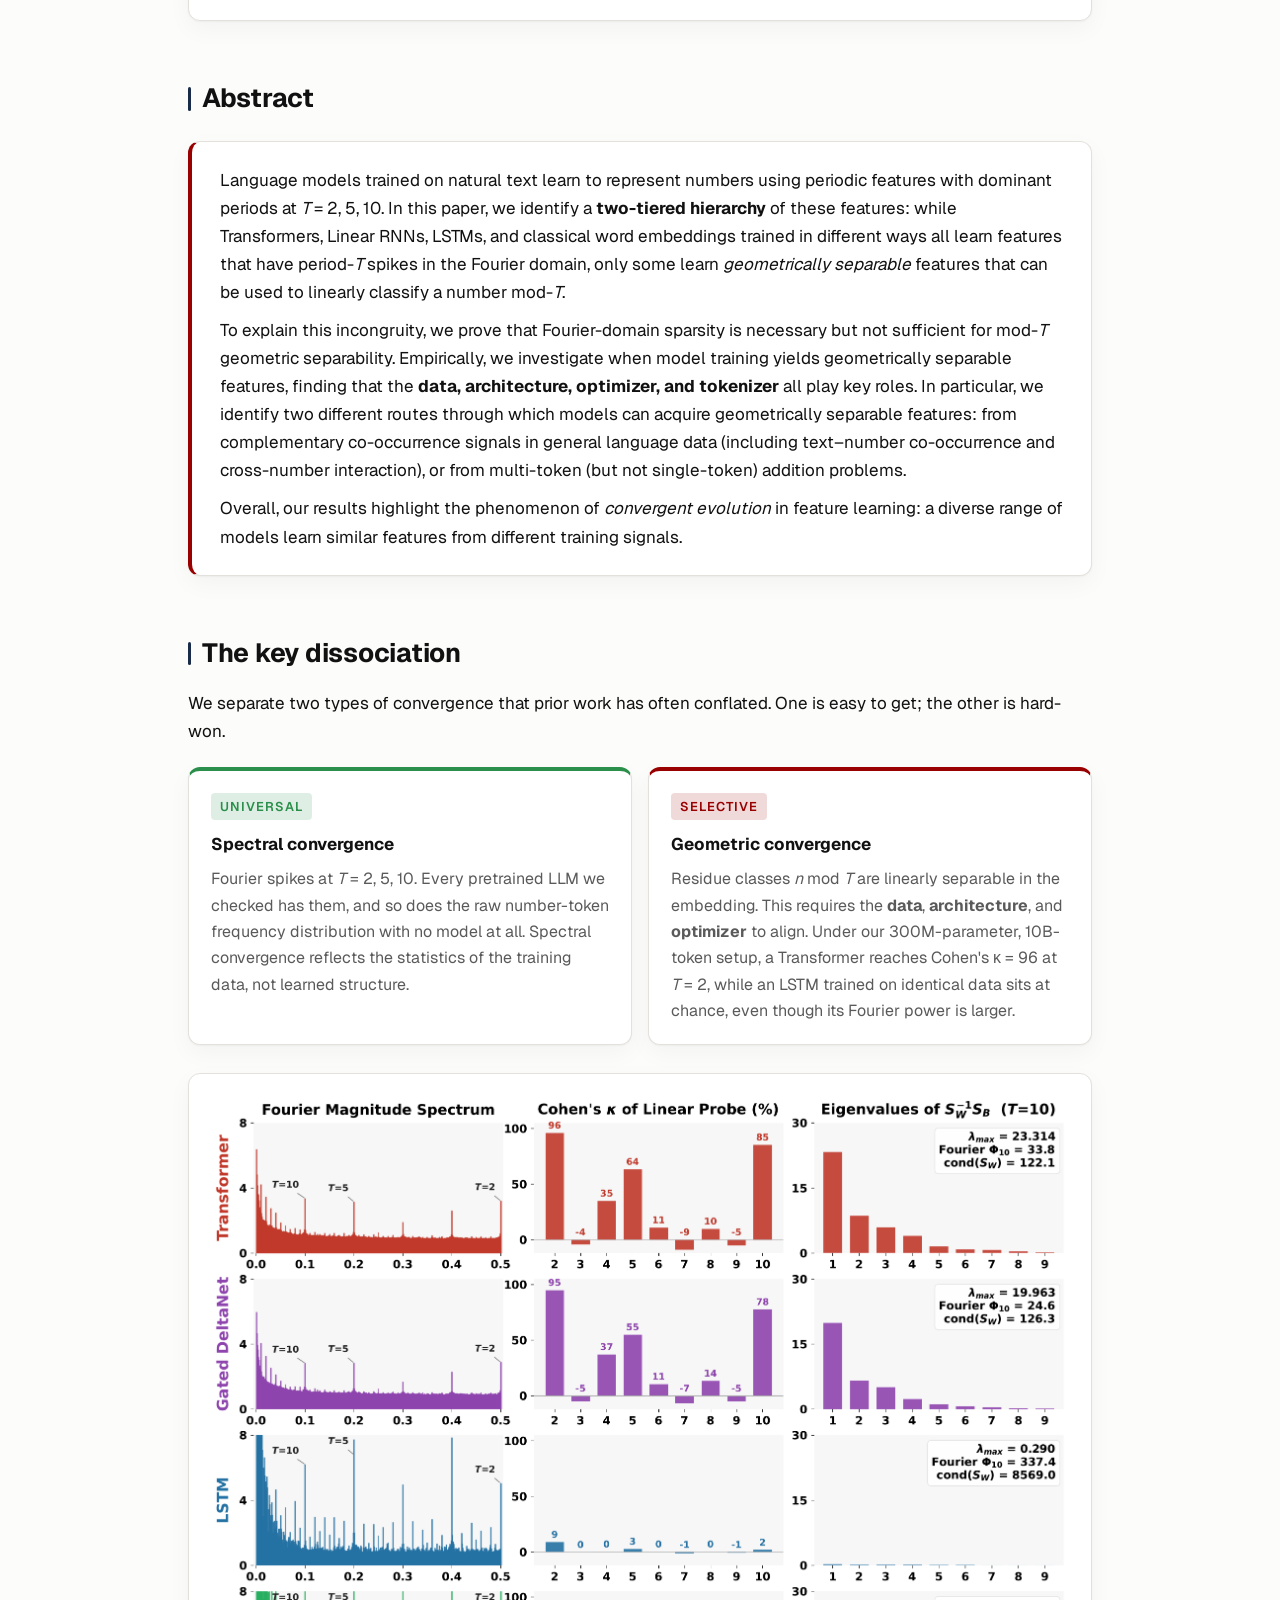
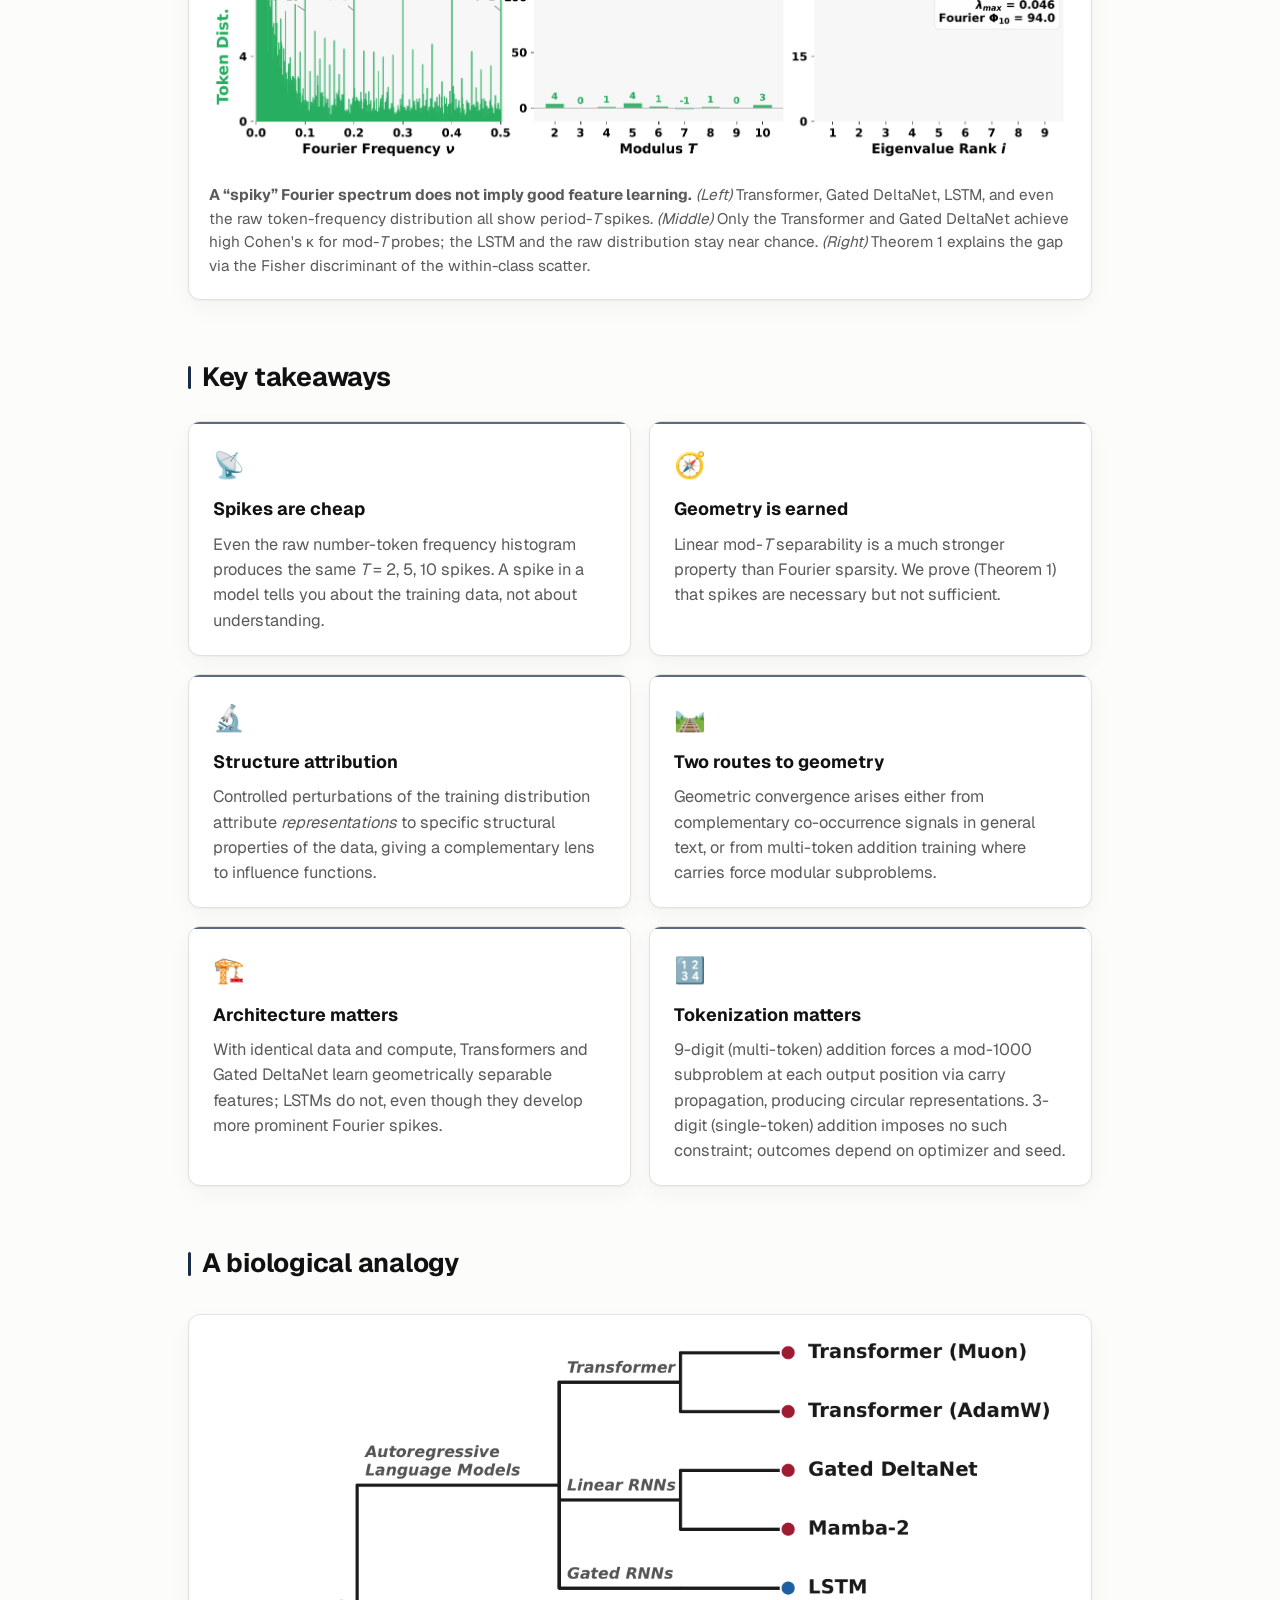
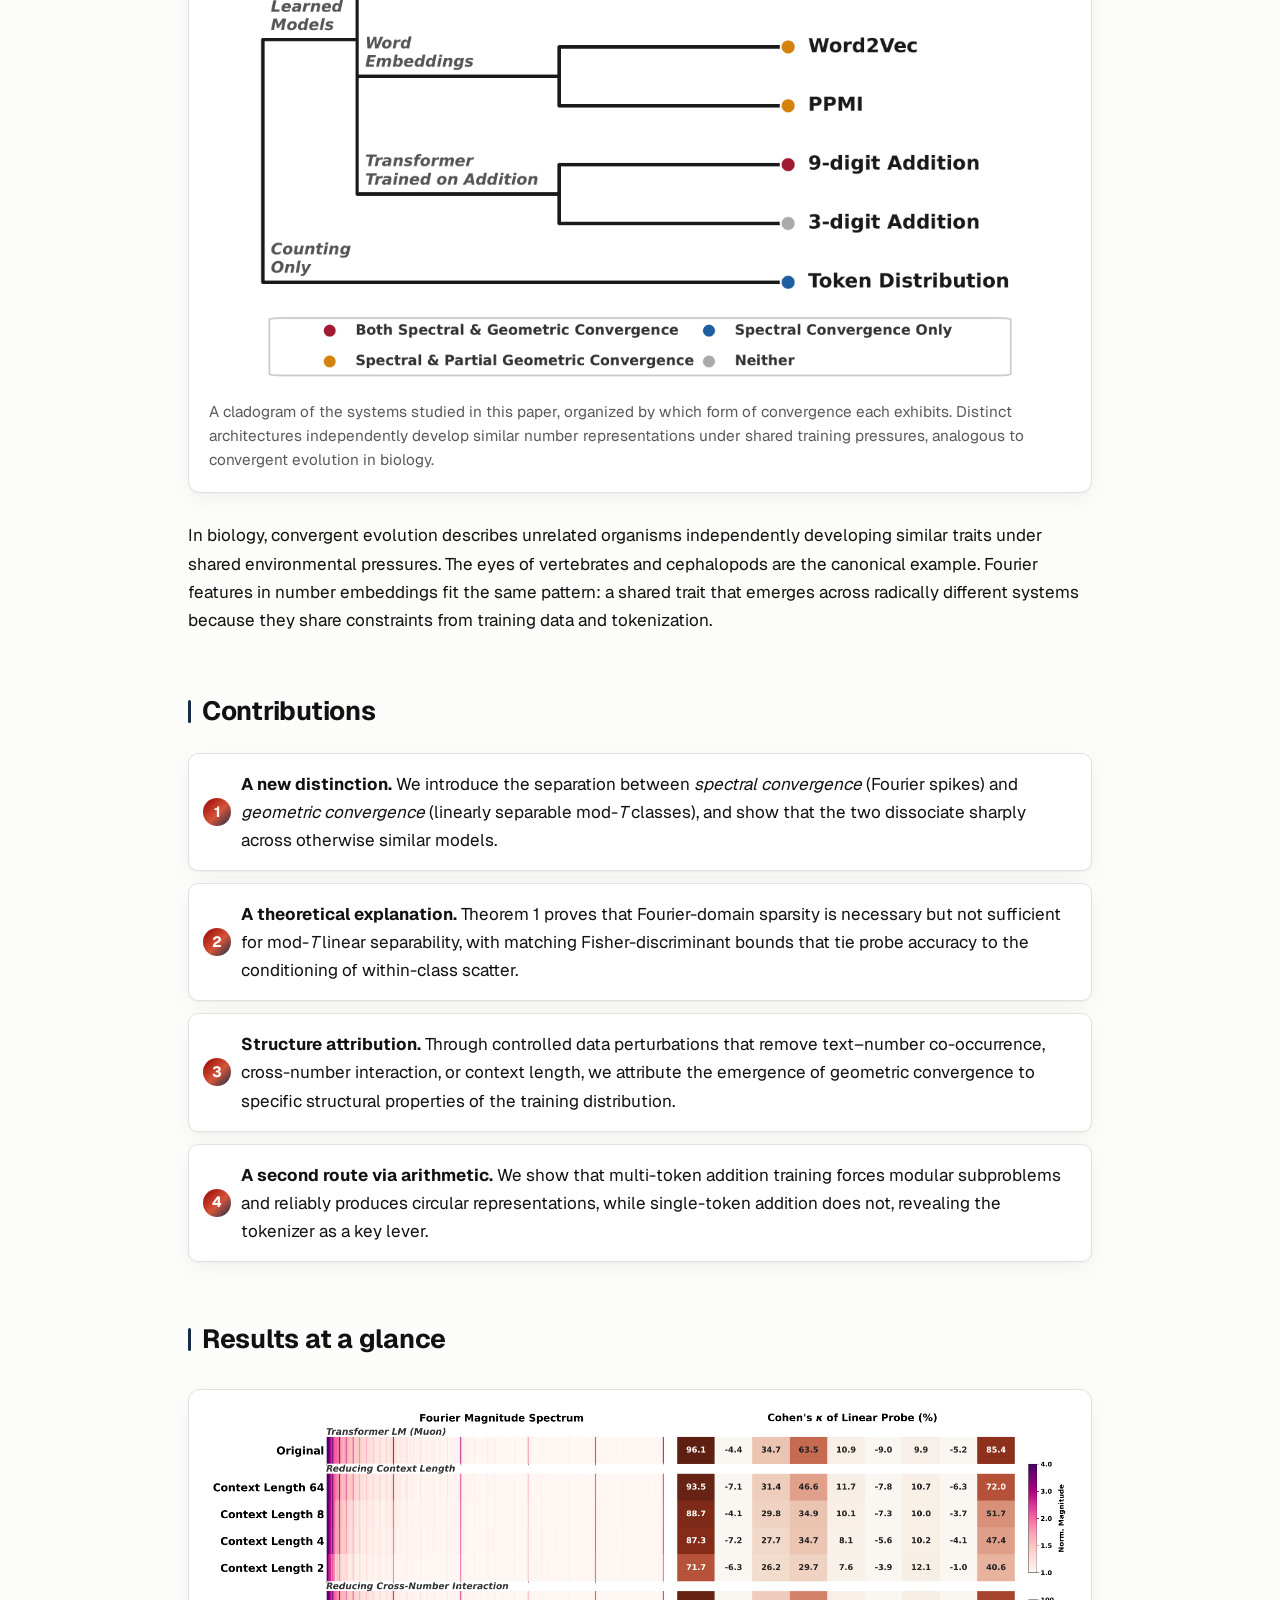
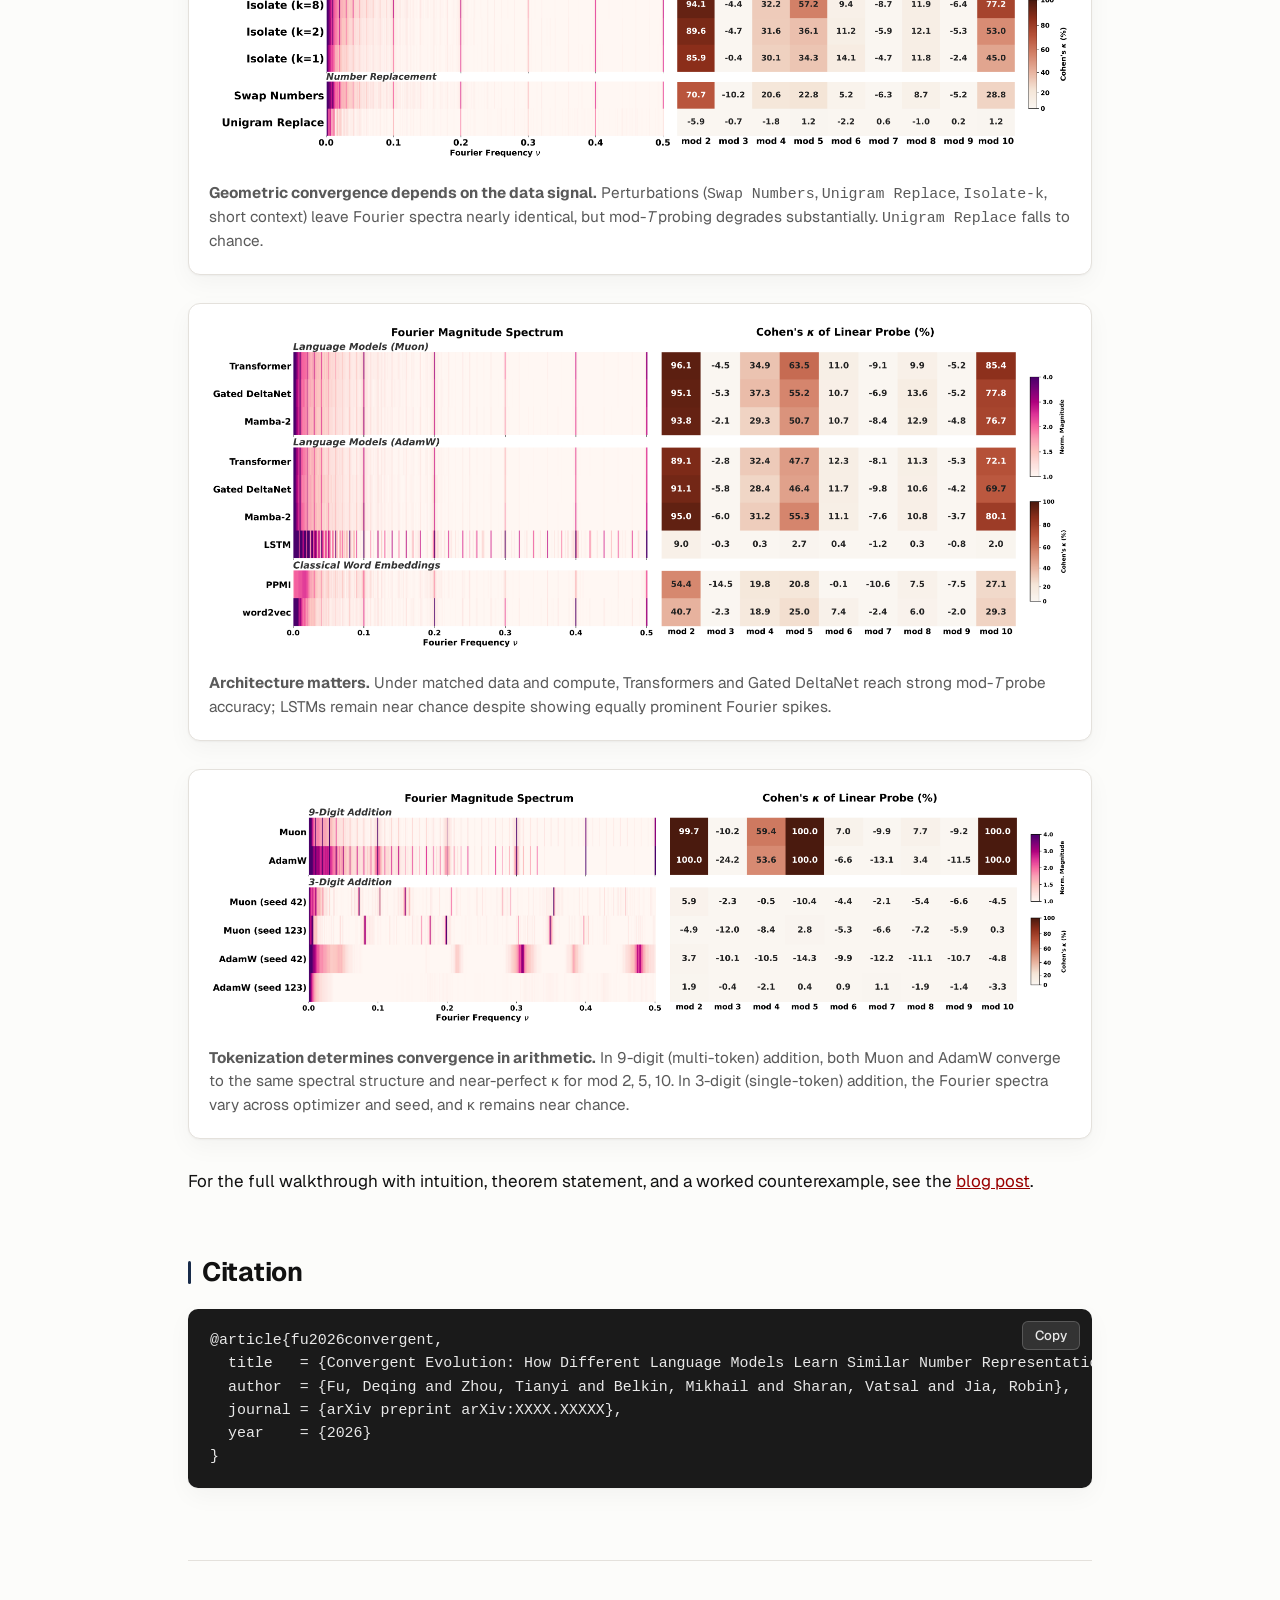
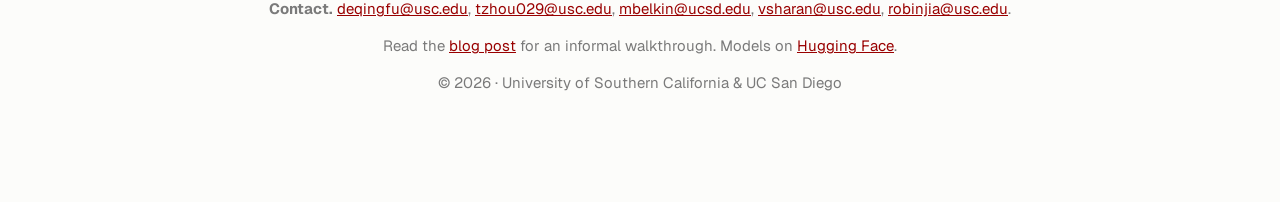
==== commit 296fac50: "update" ====
--- a/index.html
+++ b/index.html
@@ -17,10 +17,11 @@
 <meta name="twitter:description" content="Fourier spikes in number embeddings are universal. Linear mod-T separability is not." />
 <meta name="twitter:image" content="images/fourier_probe_fisher.png" />
 
+<link rel="icon" type="image/svg+xml" href="favicon.svg" />
 <link rel="stylesheet" href="style.css" />
 <link rel="preconnect" href="https://fonts.googleapis.com">
 <link rel="preconnect" href="https://fonts.gstatic.com" crossorigin>
-<link href="https://fonts.googleapis.com/css2?family=Inter:wght@400;500;600;700&display=swap" rel="stylesheet">
+<link href="https://fonts.googleapis.com/css2?family=Geist:wght@400;500;600;700&display=swap" rel="stylesheet">
 <script>
   (function() {
     var saved = localStorage.getItem('theme');
@@ -33,8 +34,6 @@
 <script async src="https://cdn.jsdelivr.net/npm/mathjax@3/es5/tex-mml-chtml.js"></script>
 </head>
 <body>
-
-<svg width="0" height="0" style="position:absolute" aria-hidden="true"><filter id="sealThicken"><feMorphology operator="dilate" radius="0.5"/></filter></svg>
 
 <button class="theme-toggle" id="themeToggle" aria-label="Toggle theme" title="Toggle light / dark">🌓</button>
 
@@ -210,12 +209,15 @@
 <p>For the full walkthrough with intuition, theorem statement, and a worked counterexample, see the <a href="blog.html">blog post</a>.</p>
 
 <h2 id="citation">Citation</h2>
-<pre>@article{fu2026convergent,
+<div class="bibtex-wrap">
+  <button class="copy-btn" type="button" data-target="bibtex" aria-label="Copy BibTeX">Copy</button>
+  <pre id="bibtex">@article{fu2026convergent,
   title   = {Convergent Evolution: How Different Language Models Learn Similar Number Representations},
   author  = {Fu, Deqing and Zhou, Tianyi and Belkin, Mikhail and Sharan, Vatsal and Jia, Robin},
   journal = {arXiv preprint arXiv:XXXX.XXXXX},
   year    = {2026}
 }</pre>
+</div>
 
 <footer>
   <p><strong>Contact.</strong>
@@ -230,6 +232,25 @@
 </footer>
 
 </div>
+
+<script>
+  // BibTeX copy button
+  document.querySelectorAll('.copy-btn').forEach(function(btn) {
+    btn.addEventListener('click', function() {
+      var target = document.getElementById(btn.dataset.target);
+      if (!target) return;
+      navigator.clipboard.writeText(target.innerText).then(function() {
+        var prev = btn.innerText;
+        btn.innerText = 'Copied ✓';
+        btn.classList.add('copied');
+        setTimeout(function() { btn.innerText = prev; btn.classList.remove('copied'); }, 1500);
+      }).catch(function() {
+        btn.innerText = 'Press Cmd+C';
+        setTimeout(function() { btn.innerText = 'Copy'; }, 1500);
+      });
+    });
+  });
+</script>
 
 <script>
   // Figure lightbox
--- a/style.css
+++ b/style.css
@@ -62,7 +62,7 @@
   padding: 0;
   background: var(--bg);
   color: var(--fg);
-  font-family: "Inter", -apple-system, BlinkMacSystemFont, "Segoe UI", "Helvetica Neue", Arial, sans-serif;
+  font-family: "Geist", -apple-system, BlinkMacSystemFont, "Segoe UI", "Helvetica Neue", Arial, sans-serif;
   line-height: 1.65;
   font-size: 17px;
   -webkit-font-smoothing: antialiased;
@@ -762,3 +762,395 @@
   font-family: "STIX Two Math", "Cambria Math", "Latin Modern Math", Georgia, serif;
   font-style: italic;
 }
+
+/* ========================================================================
+ * BibTeX copy button
+ * ====================================================================== */
+.bibtex-wrap { position: relative; }
+.copy-btn {
+  position: absolute;
+  top: 12px;
+  right: 12px;
+  padding: 5px 12px;
+  font-size: 0.78rem;
+  font-weight: 500;
+  color: var(--code-fg);
+  background: color-mix(in srgb, var(--code-fg) 12%, transparent);
+  border: 1px solid color-mix(in srgb, var(--code-fg) 20%, transparent);
+  border-radius: 6px;
+  cursor: pointer;
+  font-family: "Geist", -apple-system, BlinkMacSystemFont, sans-serif;
+  transition: background 0.15s, color 0.15s;
+  z-index: 2;
+}
+.copy-btn:hover {
+  background: color-mix(in srgb, var(--code-fg) 22%, transparent);
+}
+.copy-btn.copied {
+  color: #b6f5a9;
+  border-color: #b6f5a9;
+}
+
+/* ========================================================================
+ * Table of contents (blog)
+ * ====================================================================== */
+.toc {
+  font-size: 0.84rem;
+  padding: 14px 16px;
+  background: var(--card2);
+  border: 1px solid var(--border);
+  border-radius: 10px;
+  box-shadow: var(--shadow);
+  margin: 0 0 24px 0;
+}
+body.blog .toc {
+  /* Fallback for narrow viewports: inline, above content */
+  background: transparent;
+  border: 0;
+  box-shadow: none;
+  padding: 0;
+}
+@media (min-width: 1120px) {
+  body.blog .toc {
+    position: fixed;
+    top: 80px;
+    left: calc((100vw - 720px) / 2 - 240px);
+    width: 210px;
+    max-height: calc(100vh - 120px);
+    overflow-y: auto;
+    background: transparent;
+    border: 0;
+    box-shadow: none;
+    padding: 0 10px 0 0;
+    margin: 0;
+  }
+}
+.toc-title {
+  font-size: 0.7rem;
+  letter-spacing: 0.12em;
+  text-transform: uppercase;
+  color: var(--muted);
+  font-weight: 600;
+  margin-bottom: 8px;
+}
+.toc ol {
+  list-style: none;
+  padding: 0;
+  margin: 0;
+  counter-reset: toc;
+}
+.toc li {
+  padding: 4px 0 4px 18px;
+  position: relative;
+  line-height: 1.35;
+}
+.toc li::before {
+  content: counter(toc);
+  counter-increment: toc;
+  position: absolute;
+  left: 0; top: 4px;
+  font-size: 0.7rem;
+  color: var(--soft);
+  font-variant-numeric: tabular-nums;
+}
+.toc a {
+  color: var(--muted);
+  text-decoration: none;
+  transition: color 0.12s;
+}
+.toc a:hover { color: var(--accent); text-decoration: none; }
+.toc li.active a { color: var(--fg); font-weight: 600; }
+
+/* ========================================================================
+ * BLOG: Transformer-Circuits / Anthropic research aesthetic
+ * Applies only when <body class="blog">
+ * ====================================================================== */
+body.blog {
+  font-family: "Source Serif 4", "Source Serif Pro", "Iowan Old Style", "Palatino Linotype", Georgia, serif;
+  font-size: 19px;
+  line-height: 1.7;
+}
+body.blog .container {
+  max-width: 820px;
+  padding: 48px 24px 96px;
+}
+@media (min-width: 1120px) {
+  body.blog .container {
+    margin-left: 280px;
+    margin-right: 0;
+    padding-right: 32px;
+  }
+}
+@media (min-width: 1440px) {
+  body.blog .container {
+    margin-left: 320px;
+  }
+}
+body.blog .hero {
+  text-align: left;
+  margin-bottom: 40px;
+}
+body.blog h1.paper-title {
+  font-size: 2.1rem;
+  line-height: 1.22;
+  background: none;
+  -webkit-background-clip: unset;
+  color: var(--fg);
+  font-weight: 600;
+  letter-spacing: -0.01em;
+  font-family: "Source Serif 4", "Source Serif Pro", Georgia, serif;
+  text-align: left;
+  margin-bottom: 32px;
+}
+
+/* Anthropic-style author / meta grid */
+body.blog .meta-grid {
+  display: grid;
+  grid-template-columns: 1fr minmax(260px, 300px);
+  gap: 28px;
+  align-items: start;
+  margin-bottom: 18px;
+}
+body.blog .meta-right .meta-value { white-space: nowrap; }
+body.blog .meta-label {
+  font-family: "Geist", sans-serif;
+  font-size: 0.72rem;
+  letter-spacing: 0.12em;
+  text-transform: uppercase;
+  color: var(--muted);
+  font-weight: 500;
+  margin-bottom: 8px;
+}
+body.blog .meta-value,
+body.blog .meta-value * {
+  font-family: "Source Serif 4", "Source Serif Pro", Georgia, serif;
+  font-size: 1rem;
+  line-height: 1.55;
+  color: var(--fg);
+}
+body.blog .meta-col { min-width: 0; }
+body.blog .meta-right { text-align: left; }
+body.blog .meta-value .author {
+  color: var(--fg);
+  text-decoration: none;
+  border-bottom: 0;
+  background: none;
+  font-weight: 400;
+  margin: 0;
+  white-space: normal;
+}
+body.blog .meta-value .author:hover { color: var(--accent); text-decoration: none; }
+body.blog .meta-value .author sup,
+body.blog .meta-value sup {
+  font-size: 0.72em;
+  vertical-align: super;
+  line-height: 0;
+  color: var(--muted);
+  margin-left: 1px;
+}
+body.blog .meta-note {
+  font-family: "Geist", sans-serif;
+  font-size: 0.78rem;
+  color: var(--muted);
+  margin-top: 6px;
+  margin-bottom: 22px;
+}
+body.blog .links {
+  display: flex;
+  flex-wrap: wrap;
+  gap: 8px;
+  justify-content: flex-start;
+  margin: 0;
+}
+body.blog .back-link { margin-bottom: 18px; }
+
+/* TL;DR summary block */
+body.blog .tldr-block {
+  border-top: 1px solid var(--border);
+  border-bottom: 1px solid var(--border);
+  padding: 20px 0 22px;
+  margin: 24px 0 40px;
+}
+body.blog .tldr-block .meta-label {
+  margin-bottom: 10px;
+}
+body.blog .tldr-block p {
+  font-family: "Source Serif 4", "Source Serif Pro", Georgia, serif;
+  font-size: 1.02rem;
+  line-height: 1.65;
+  color: var(--fg);
+  margin: 0;
+}
+
+@media (max-width: 640px) {
+  body.blog .meta-grid { grid-template-columns: 1fr; gap: 18px; }
+}
+body.blog .authors,
+body.blog .affil,
+body.blog .links a,
+body.blog .back-link,
+body.blog .toc,
+body.blog figcaption,
+body.blog .copy-btn,
+body.blog .cite-popover,
+body.blog .theme-toggle,
+body.blog .theorem .label {
+  font-family: "Geist", -apple-system, BlinkMacSystemFont, sans-serif;
+}
+body.blog h2 {
+  font-family: "Source Serif 4", "Source Serif Pro", Georgia, serif;
+  font-size: 1.35rem;
+  font-weight: 600;
+  letter-spacing: -0.005em;
+  color: var(--fg);
+  padding-left: 0;
+  margin-top: 56px;
+  margin-bottom: 14px;
+}
+body.blog h2::before { display: none; }
+body.blog h3 {
+  font-family: "Geist", -apple-system, BlinkMacSystemFont, sans-serif;
+  font-size: 1rem;
+  font-weight: 600;
+  color: var(--fg);
+  margin-top: 28px;
+}
+body.blog p { margin: 14px 0; }
+body.blog blockquote {
+  border-left: 2px solid var(--border);
+  background: transparent;
+  color: var(--muted);
+  font-style: italic;
+  padding: 4px 20px;
+  margin: 24px 0;
+  border-radius: 0;
+  font-family: "Source Serif 4", "Source Serif Pro", Georgia, serif;
+}
+body.blog figure {
+  margin: 32px 0;
+  max-width: 100%;
+  background: transparent;
+  border: 0;
+  box-shadow: none;
+  padding: 0;
+  text-align: center;
+  counter-increment: figure;
+}
+body.blog figure img {
+  max-width: 100%;
+  border: 1px solid var(--border);
+  border-radius: 4px;
+}
+body.blog figcaption {
+  font-size: 0.85rem;
+  line-height: 1.5;
+  color: var(--muted);
+  text-align: left;
+  margin: 10px auto 0;
+  max-width: 720px;
+  padding: 0 12px;
+}
+body.blog figcaption::before {
+  content: "Figure " counter(figure) ". ";
+  font-weight: 600;
+  color: var(--fg);
+}
+body.blog .theorem, body.blog .definition {
+  background: var(--card2);
+  border: 1px solid var(--border);
+  border-left: 3px solid var(--accent2);
+  padding: 18px 22px;
+  border-radius: 0;
+  box-shadow: none;
+  font-family: "Source Serif 4", "Source Serif Pro", Georgia, serif;
+}
+body.blog .theorem .label {
+  color: var(--fg);
+  font-size: 0.78rem;
+  letter-spacing: 0.06em;
+  text-transform: uppercase;
+  display: block;
+  margin-bottom: 6px;
+}
+body.blog ol, body.blog ul { padding-left: 24px; }
+body.blog li { margin: 6px 0; }
+body.blog a {
+  color: var(--fg);
+  text-decoration: underline;
+  text-decoration-color: color-mix(in srgb, var(--accent) 40%, transparent);
+  text-underline-offset: 3px;
+  text-decoration-thickness: 1px;
+}
+body.blog a:hover {
+  color: var(--accent);
+  text-decoration-color: var(--accent);
+}
+body.blog .links a, body.blog .back-link, body.blog .copy-btn { text-decoration: none; }
+body.blog pre {
+  font-family: "SF Mono", Menlo, Consolas, monospace;
+  font-size: 0.82rem;
+}
+body.blog code, body.blog li code, body.blog p code {
+  font-family: "SF Mono", Menlo, Consolas, monospace;
+  font-size: 0.88em;
+}
+body.blog .hero { margin-bottom: 32px; padding-bottom: 0; }
+body.blog h1 + .paper-subtitle { display: none; }
+body.blog footer { font-family: "Geist", sans-serif; }
+@media (max-width: 900px) {
+  body.blog figure { margin: 32px 0; }
+  body.blog figcaption { padding: 0; }
+}
+
+/* Reading-progress bar (kept subtle; used on blog) */
+.progress {
+  position: fixed;
+  top: 0; left: 0;
+  height: 3px;
+  background: var(--accent-grad);
+  width: 0%;
+  z-index: 200;
+  transition: width 0.08s linear;
+  pointer-events: none;
+}
+
+/* ========================================================================
+ * Print stylesheet
+ * ====================================================================== */
+@media print {
+  .theme-toggle, .back-link, .toc, .scroll-cue, .copy-btn,
+  .lightbox-overlay, .progress { display: none !important; }
+  html { scroll-behavior: auto; }
+  body {
+    background: #fff !important;
+    color: #000 !important;
+    font-size: 11pt;
+    line-height: 1.5;
+  }
+  .container { max-width: none; padding: 0 !important; }
+  a { color: #000 !important; text-decoration: underline; }
+  .hero { text-align: left; page-break-after: avoid; }
+  h1.paper-title {
+    color: #000 !important;
+    background: none !important;
+    -webkit-background-clip: unset !important;
+    font-size: 20pt;
+  }
+  h2, h3 { page-break-after: avoid; }
+  figure { page-break-inside: avoid; box-shadow: none !important; border: 0 !important; }
+  figure img { max-width: 100% !important; filter: none !important; }
+  .stat, .dissoc .card, .tldr-card, .contribs li, .abstract, .sf-card {
+    box-shadow: none !important;
+    border: 1px solid #ccc !important;
+    background: #fff !important;
+    color: #000 !important;
+  }
+  .stat .back { display: none !important; }
+  .stat .front { color: #000 !important; }
+  .stat .front::after { display: none !important; }
+  pre {
+    background: #f4f4f4 !important;
+    color: #000 !important;
+    border: 1px solid #ddd;
+  }
+}
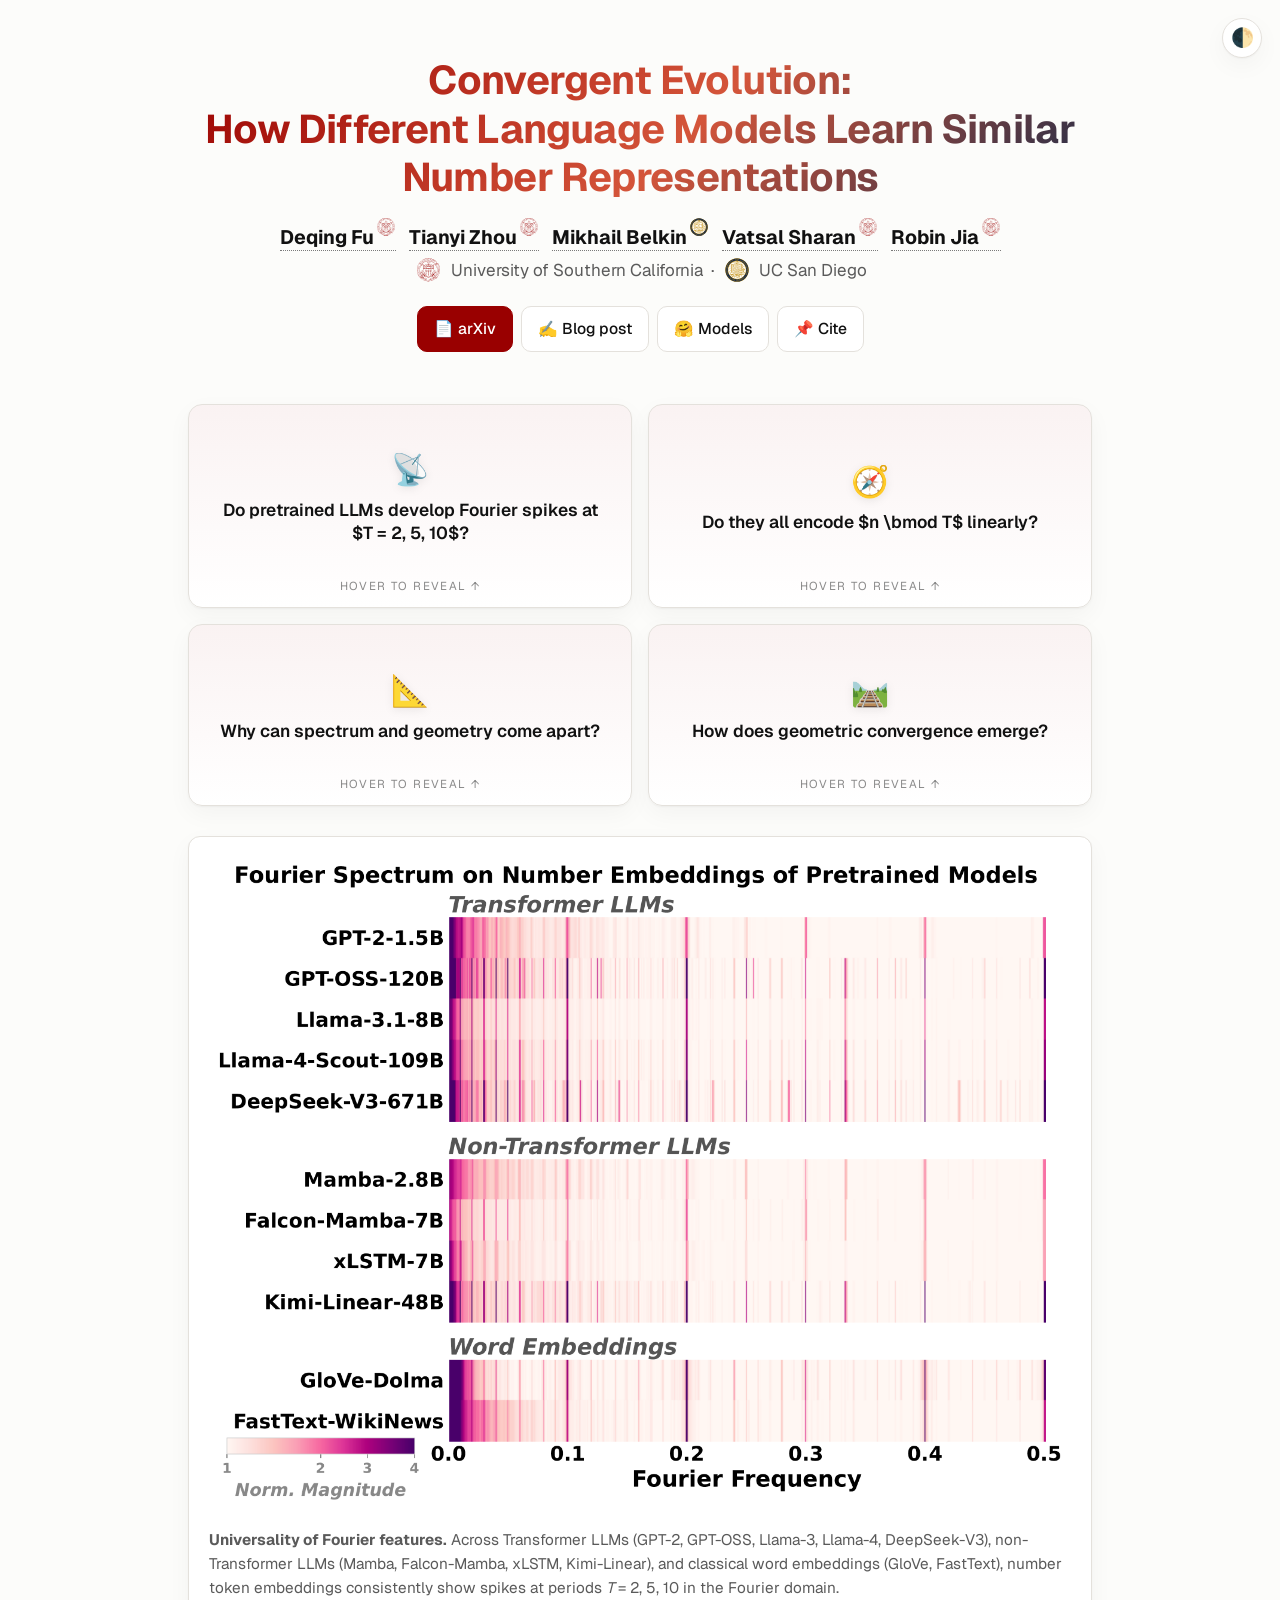
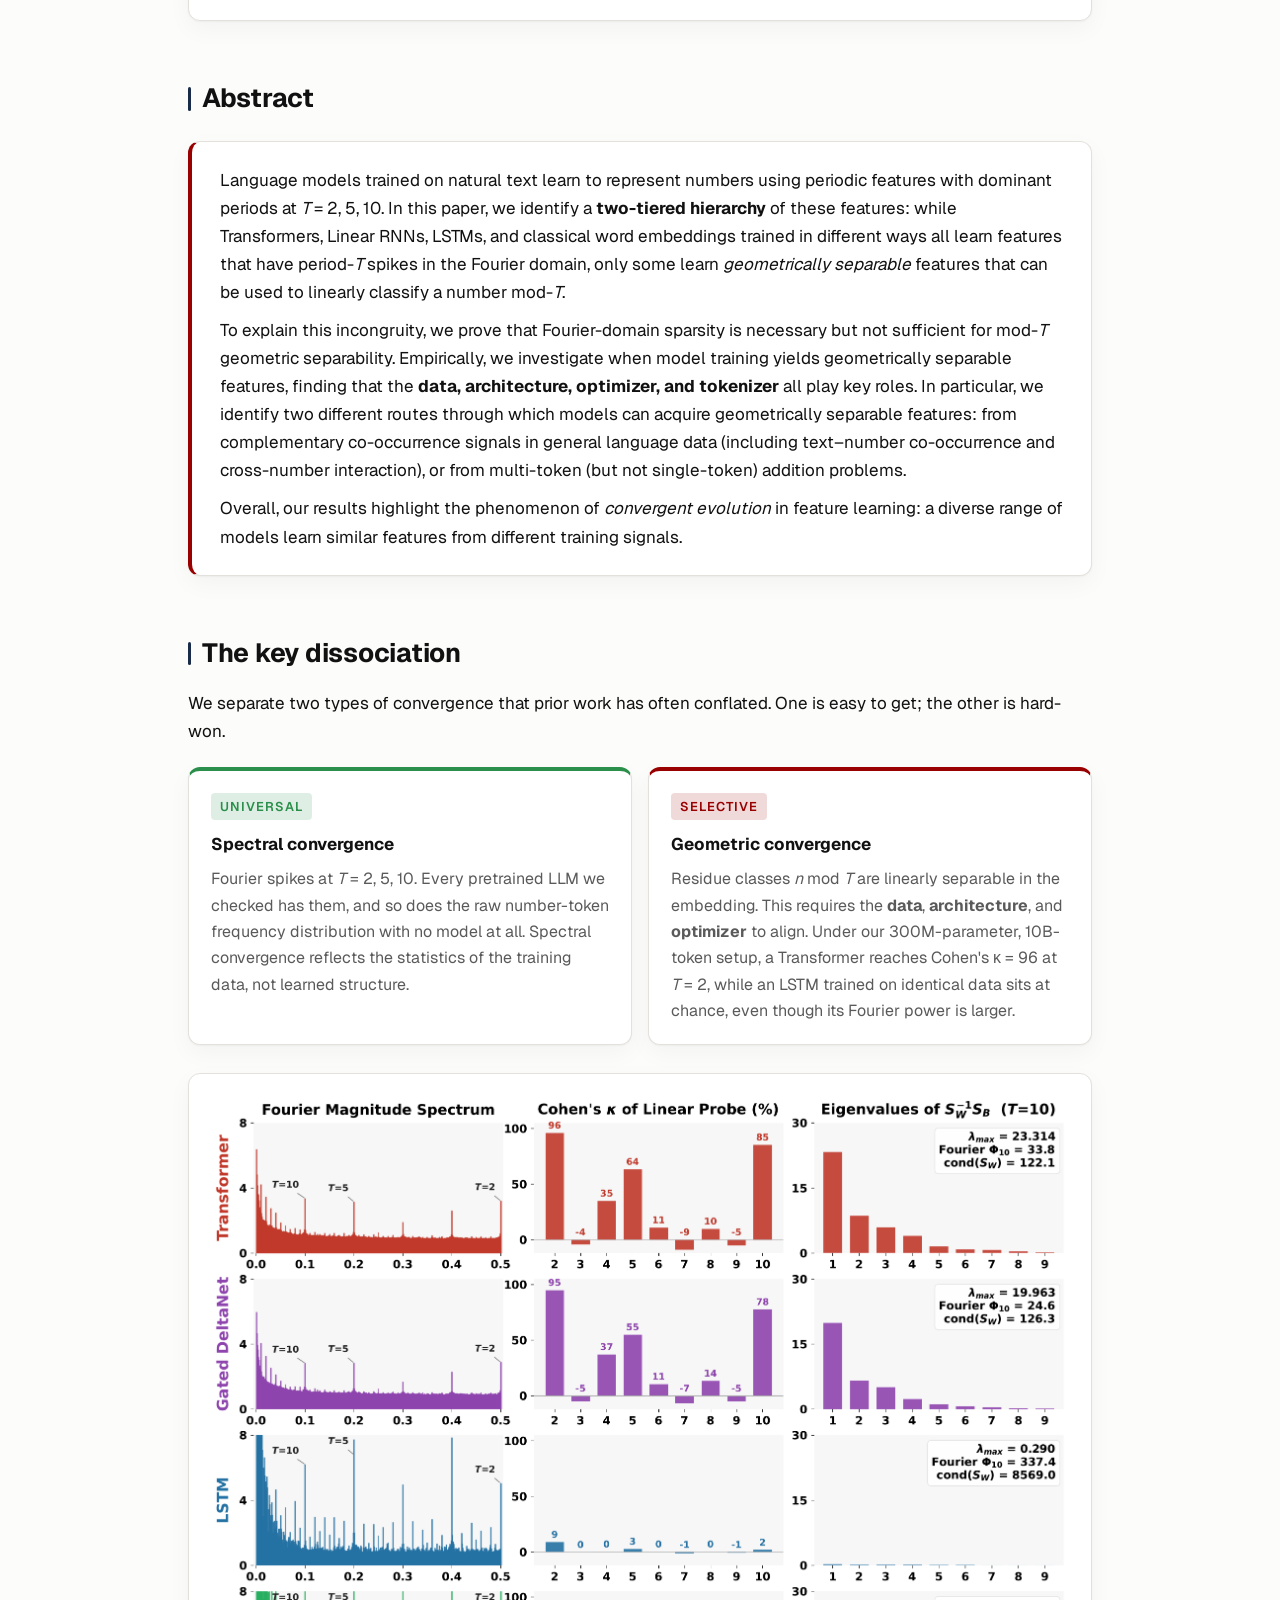
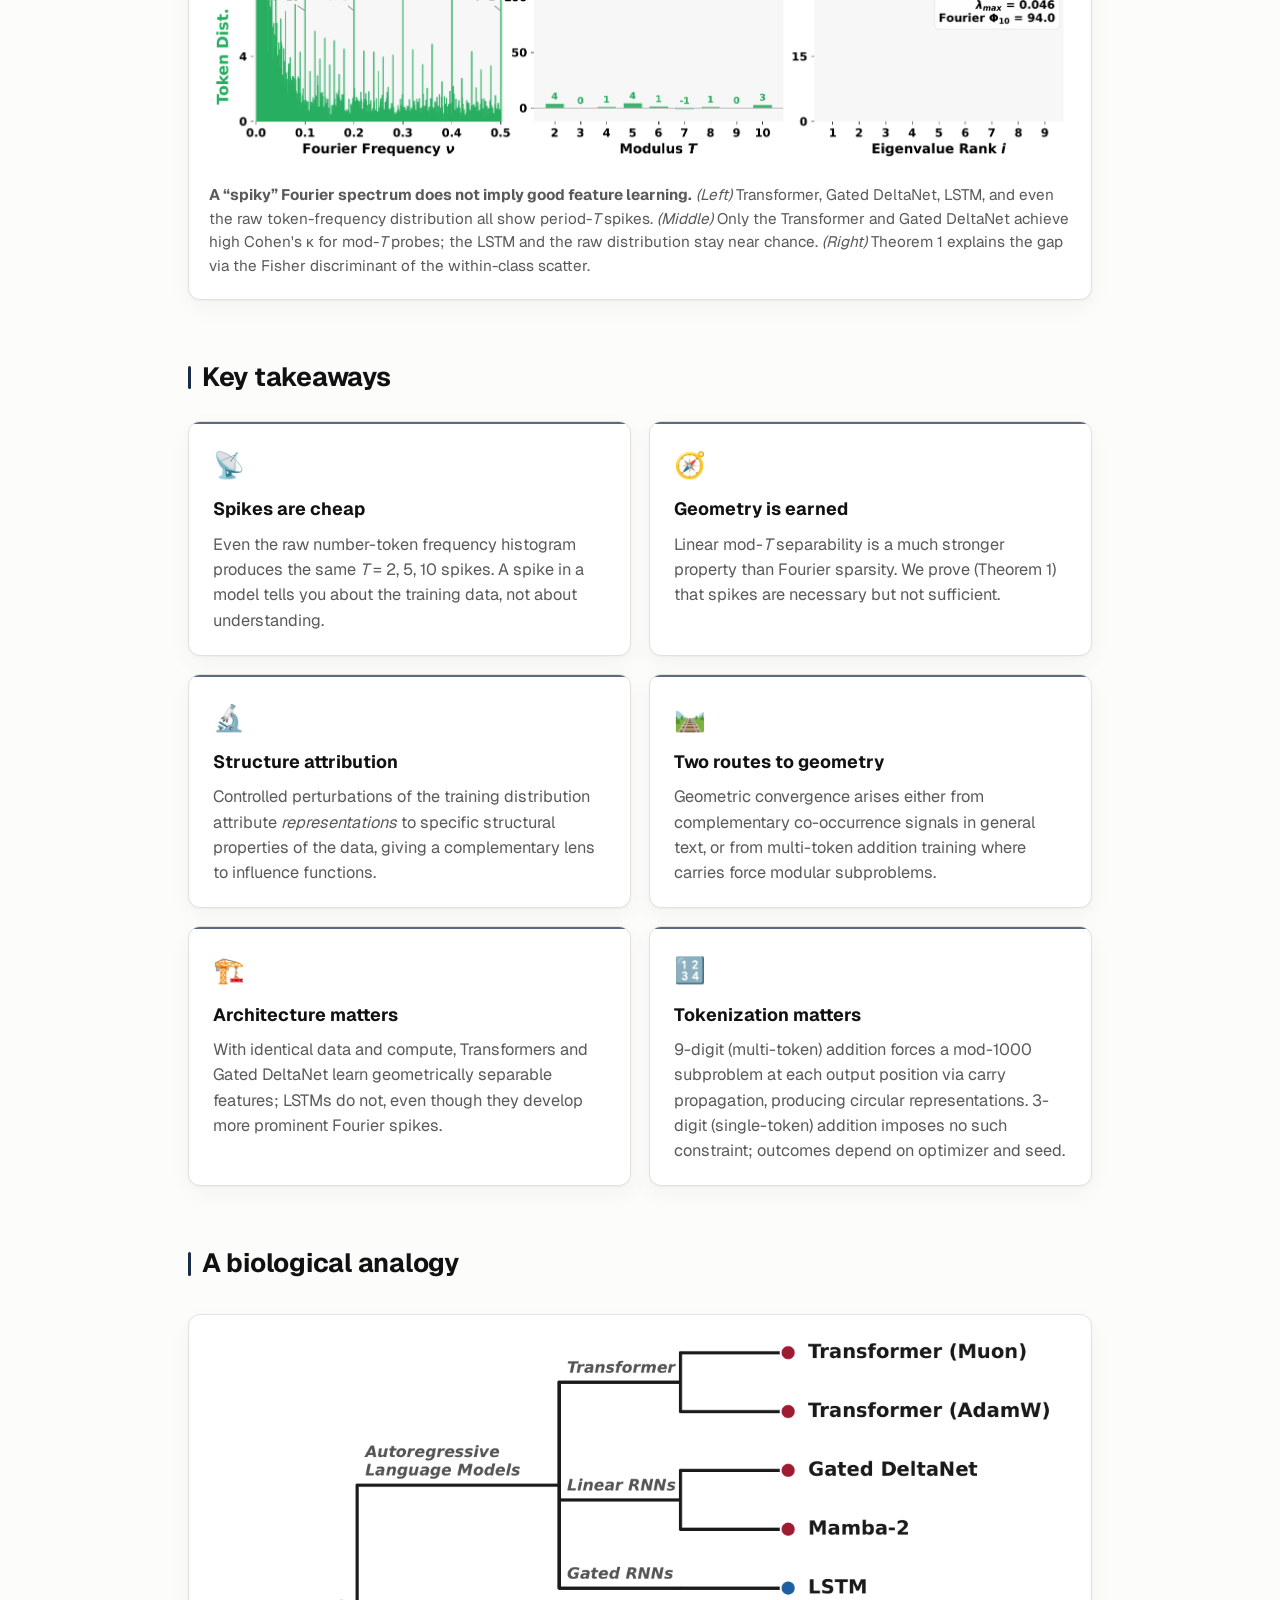
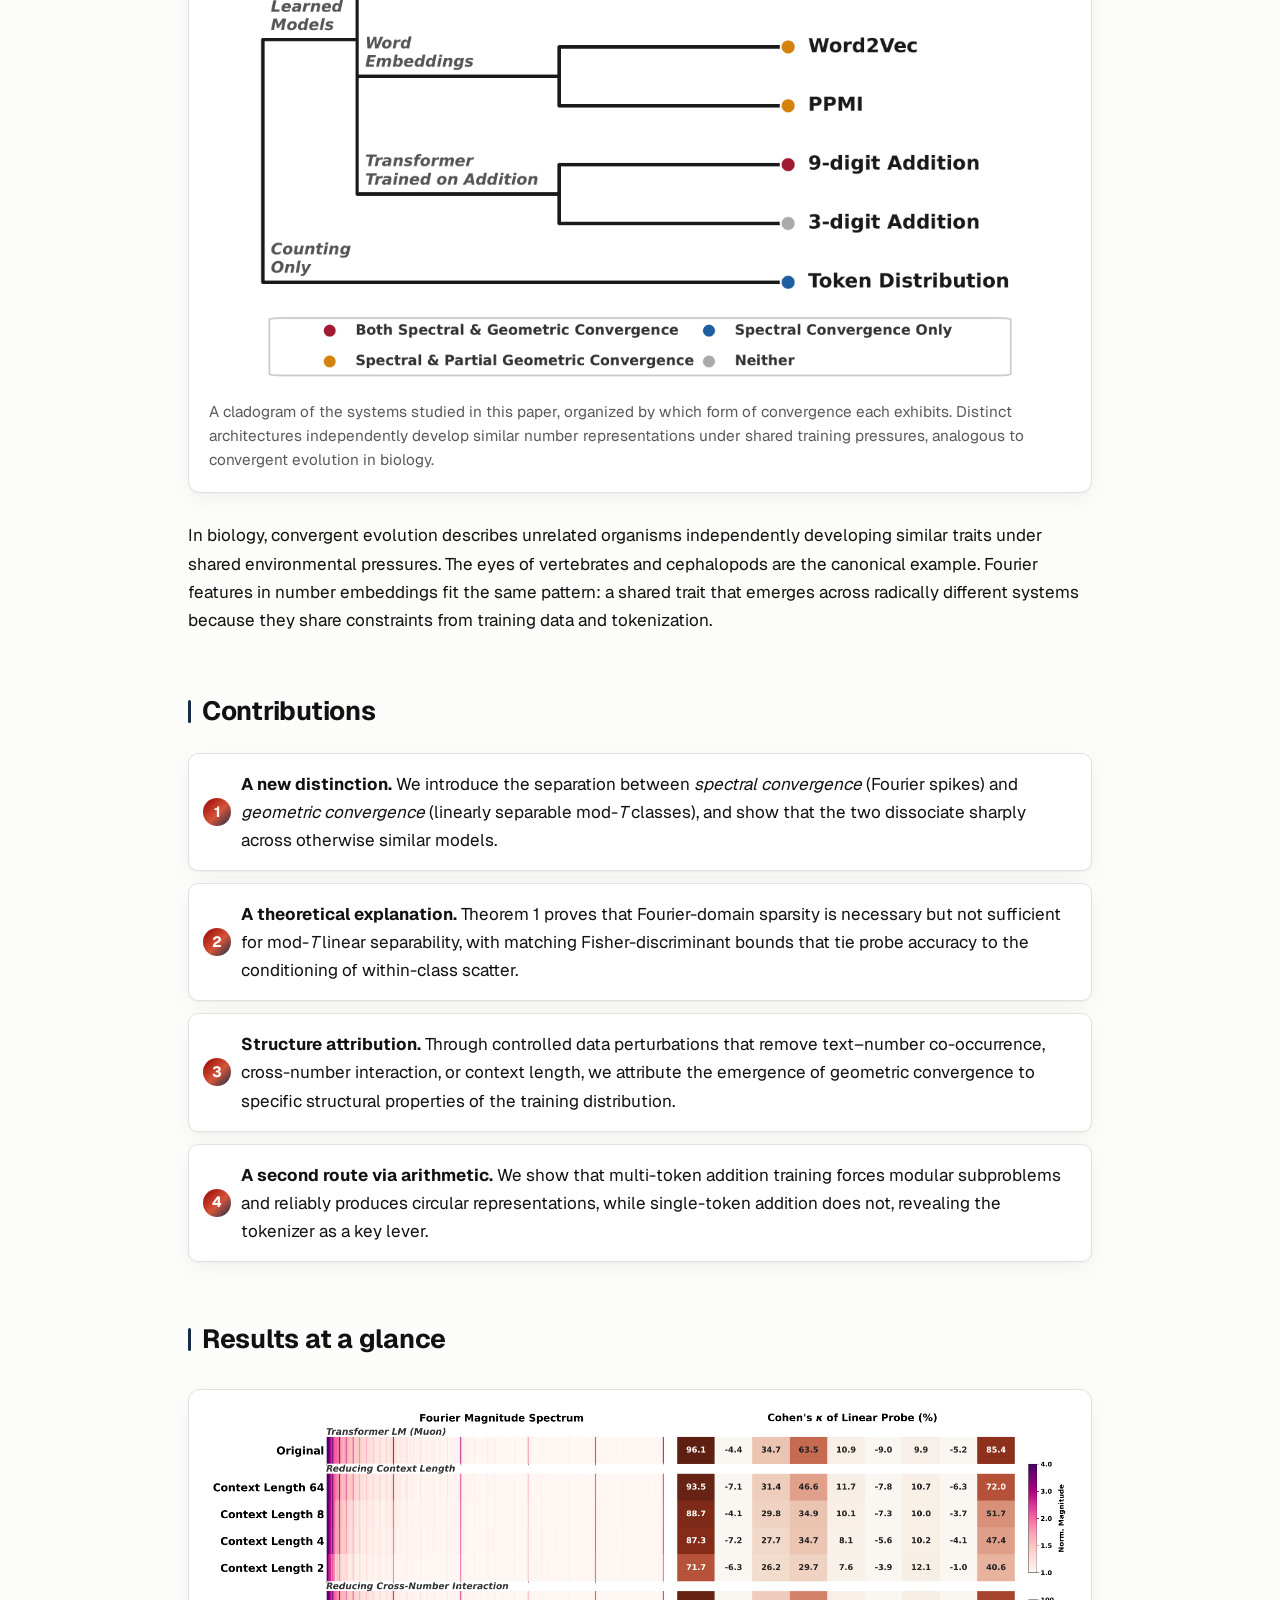
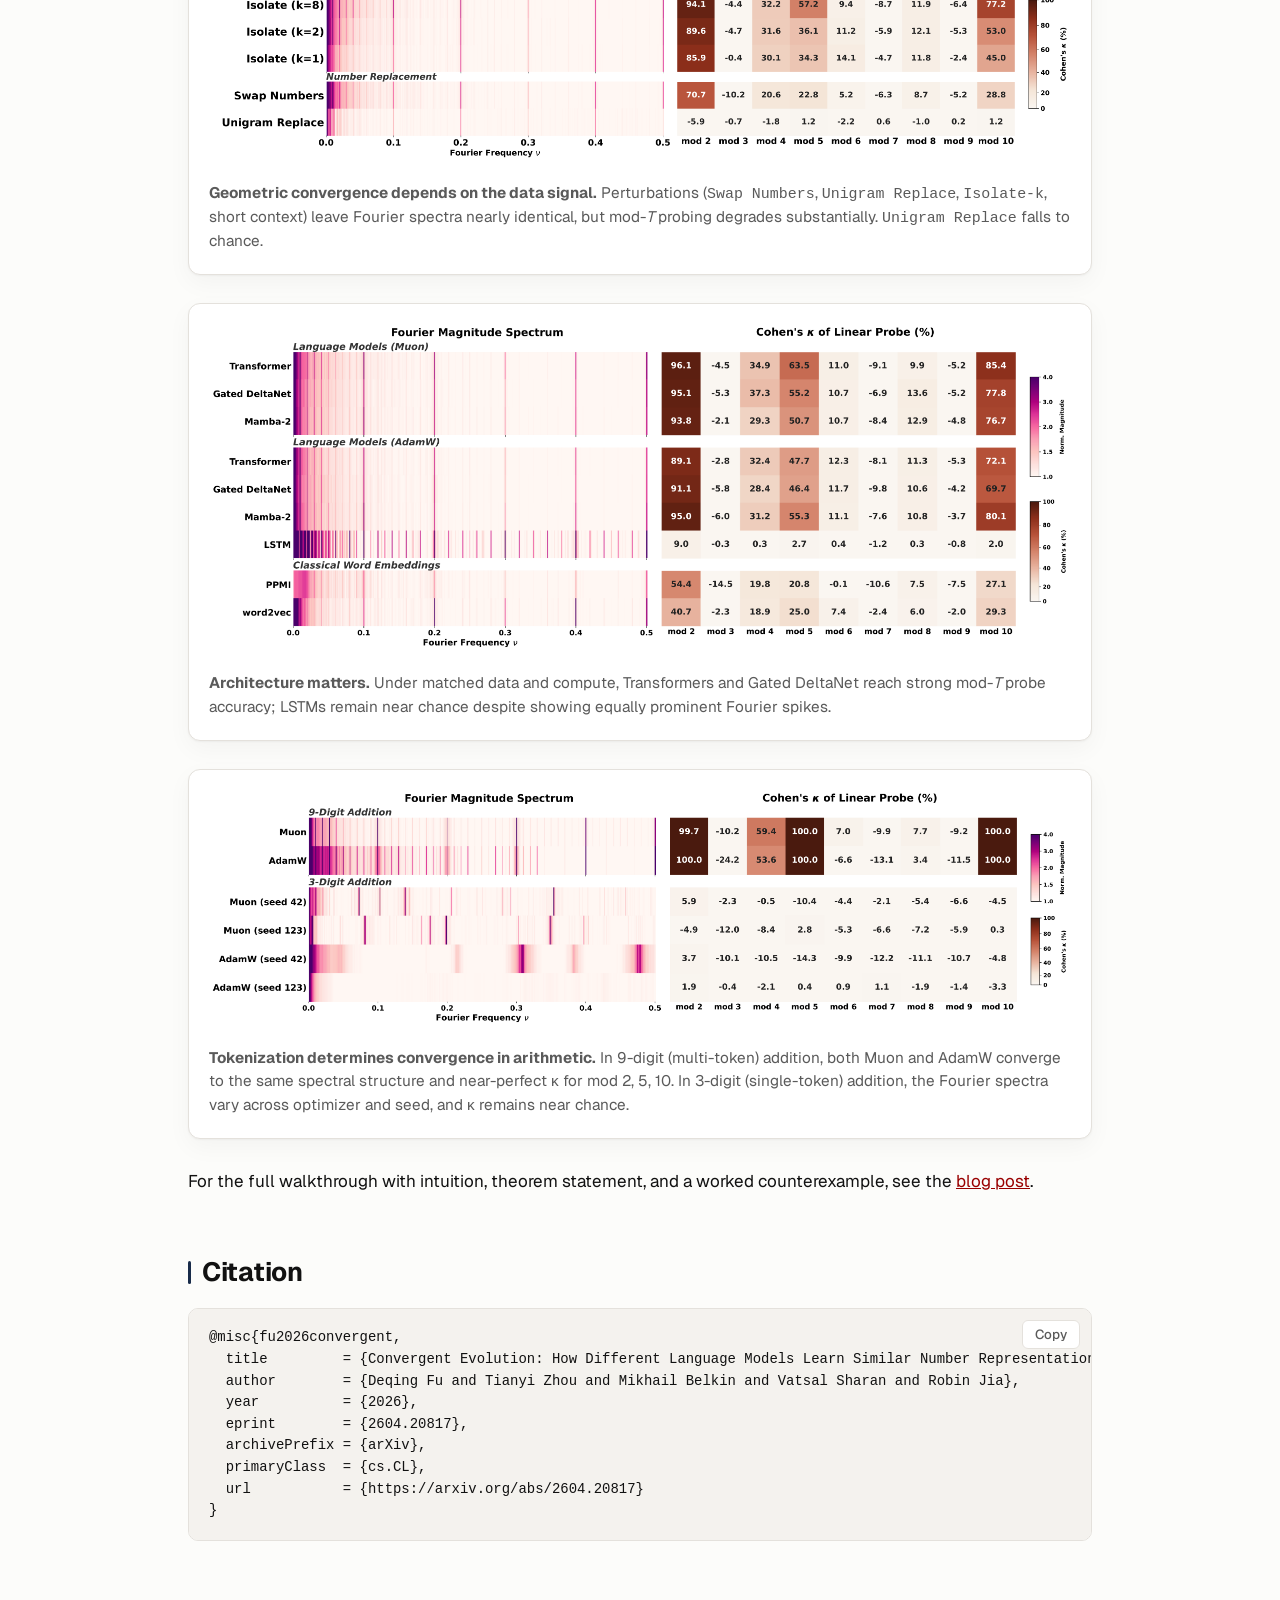
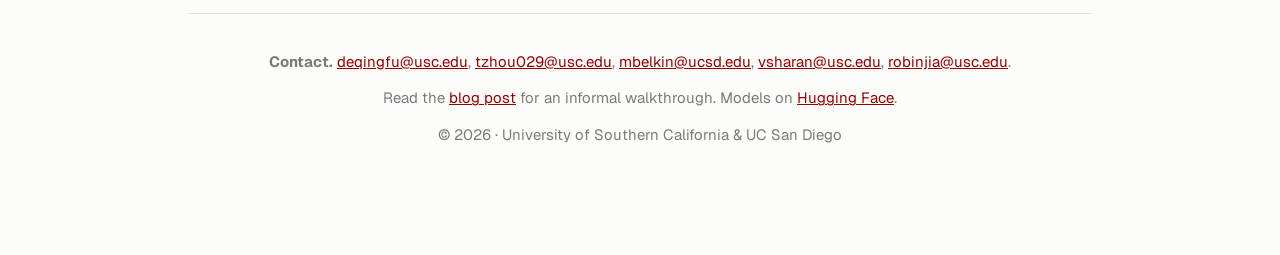
==== commit 4aaaacce: "update" ====
--- a/index.html
+++ b/index.html
@@ -54,7 +54,7 @@
   </div>
 
   <div class="links">
-    <a class="primary" href="https://arxiv.org/abs/XXXX.XXXXX">📄 arXiv</a>
+    <a class="primary" href="https://arxiv.org/abs/2604.20817">📄 arXiv</a>
     <a href="blog.html">✍️ Blog post</a>
     <a href="https://hf.co/collections/deqing/convergent-evolution">🤗 Models</a>
     <a href="#citation">📌 Cite</a>
@@ -211,11 +211,14 @@
 <h2 id="citation">Citation</h2>
 <div class="bibtex-wrap">
   <button class="copy-btn" type="button" data-target="bibtex" aria-label="Copy BibTeX">Copy</button>
-  <pre id="bibtex">@article{fu2026convergent,
-  title   = {Convergent Evolution: How Different Language Models Learn Similar Number Representations},
-  author  = {Fu, Deqing and Zhou, Tianyi and Belkin, Mikhail and Sharan, Vatsal and Jia, Robin},
-  journal = {arXiv preprint arXiv:XXXX.XXXXX},
-  year    = {2026}
+  <pre id="bibtex">@misc{fu2026convergent,
+  title         = {Convergent Evolution: How Different Language Models Learn Similar Number Representations},
+  author        = {Deqing Fu and Tianyi Zhou and Mikhail Belkin and Vatsal Sharan and Robin Jia},
+  year          = {2026},
+  eprint        = {2604.20817},
+  archivePrefix = {arXiv},
+  primaryClass  = {cs.CL},
+  url           = {https://arxiv.org/abs/2604.20817}
 }</pre>
 </div>
 
--- a/style.css
+++ b/style.css
@@ -767,6 +767,14 @@
  * BibTeX copy button
  * ====================================================================== */
 .bibtex-wrap { position: relative; }
+.bibtex-wrap pre {
+  background: var(--card);
+  color: var(--fg);
+  border: 1px solid var(--border);
+  box-shadow: none;
+  font-size: 0.82rem;
+  padding: 18px 20px;
+}
 .copy-btn {
   position: absolute;
   top: 12px;
@@ -774,21 +782,22 @@
   padding: 5px 12px;
   font-size: 0.78rem;
   font-weight: 500;
-  color: var(--code-fg);
-  background: color-mix(in srgb, var(--code-fg) 12%, transparent);
-  border: 1px solid color-mix(in srgb, var(--code-fg) 20%, transparent);
+  color: var(--muted);
+  background: var(--card2);
+  border: 1px solid var(--border);
   border-radius: 6px;
   cursor: pointer;
   font-family: "Geist", -apple-system, BlinkMacSystemFont, sans-serif;
-  transition: background 0.15s, color 0.15s;
+  transition: background 0.15s, color 0.15s, border-color 0.15s;
   z-index: 2;
 }
 .copy-btn:hover {
-  background: color-mix(in srgb, var(--code-fg) 22%, transparent);
+  color: var(--fg);
+  border-color: var(--fg);
 }
 .copy-btn.copied {
-  color: #b6f5a9;
-  border-color: #b6f5a9;
+  color: #2a8f4a;
+  border-color: #2a8f4a;
 }
 
 /* ========================================================================
@@ -814,8 +823,8 @@
   body.blog .toc {
     position: fixed;
     top: 80px;
-    left: calc((100vw - 720px) / 2 - 240px);
-    width: 210px;
+    left: 28px;
+    width: 220px;
     max-height: calc(100vh - 120px);
     overflow-y: auto;
     background: transparent;
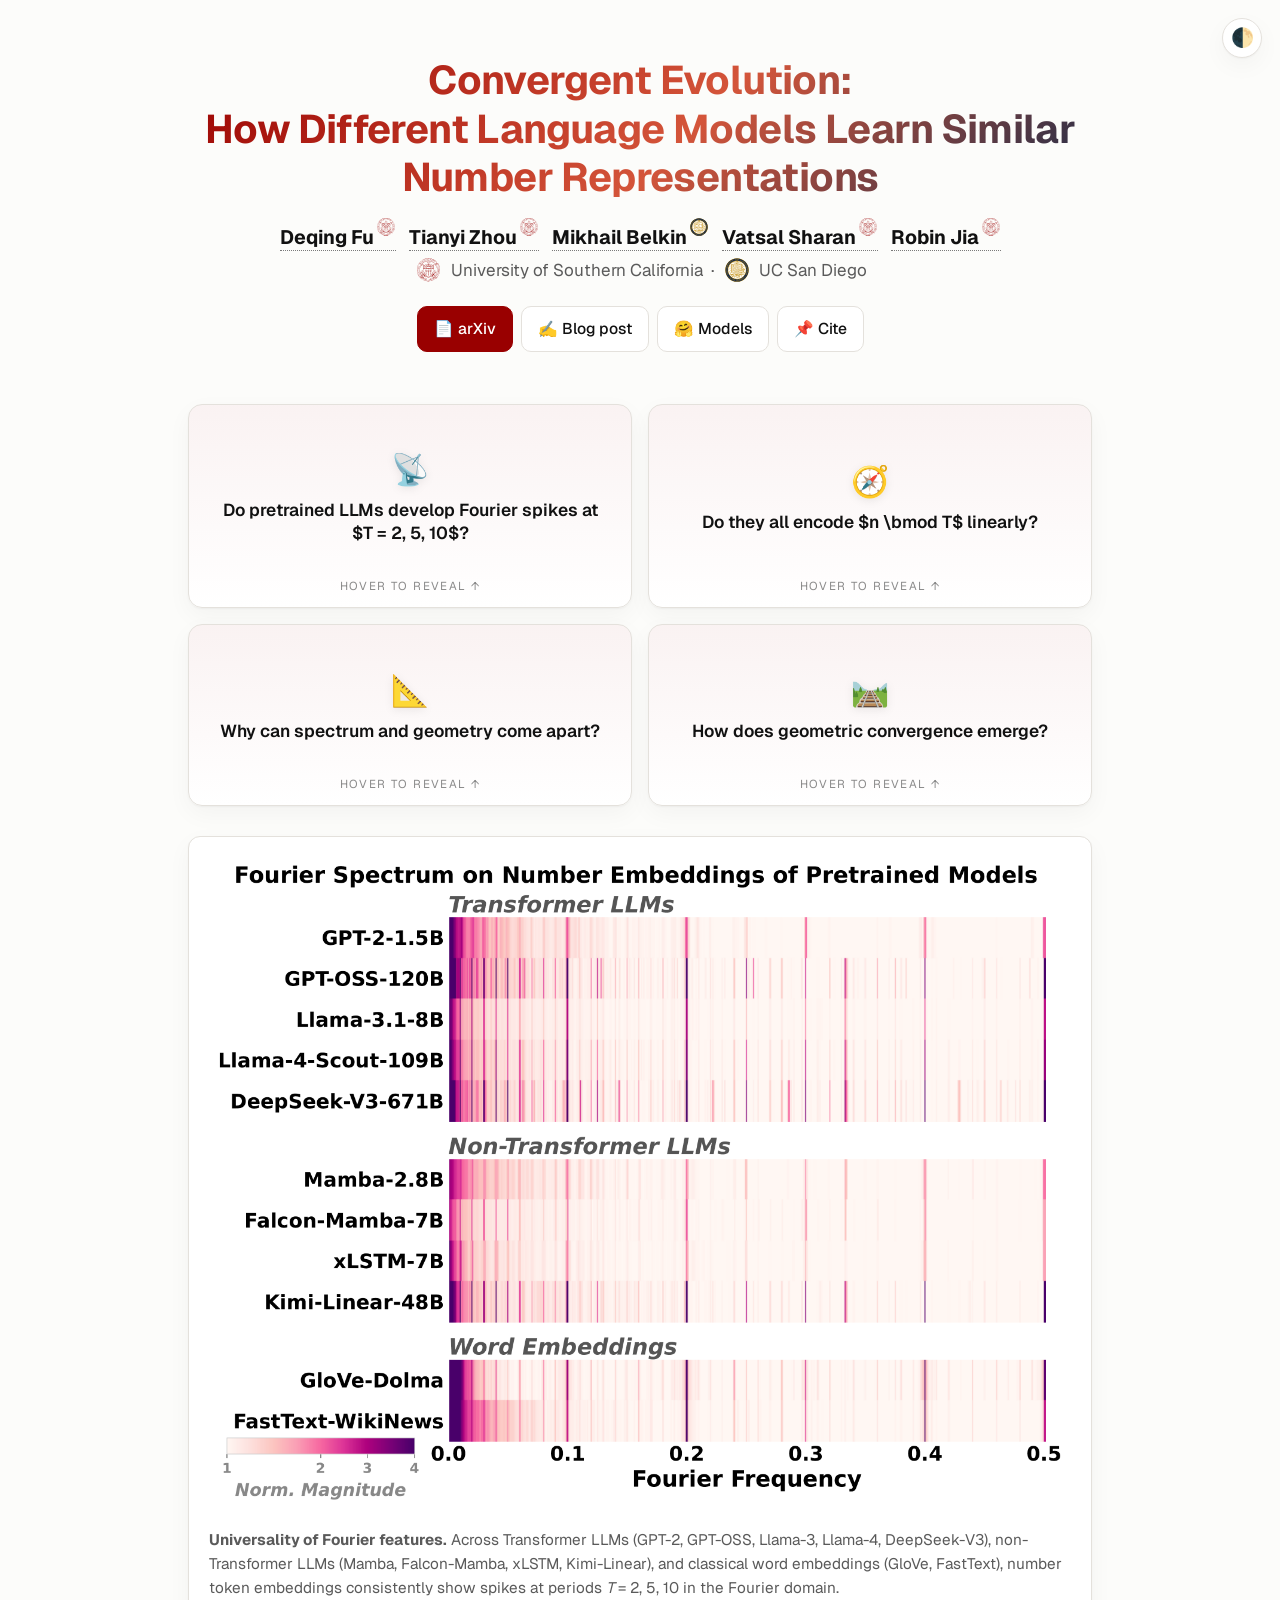
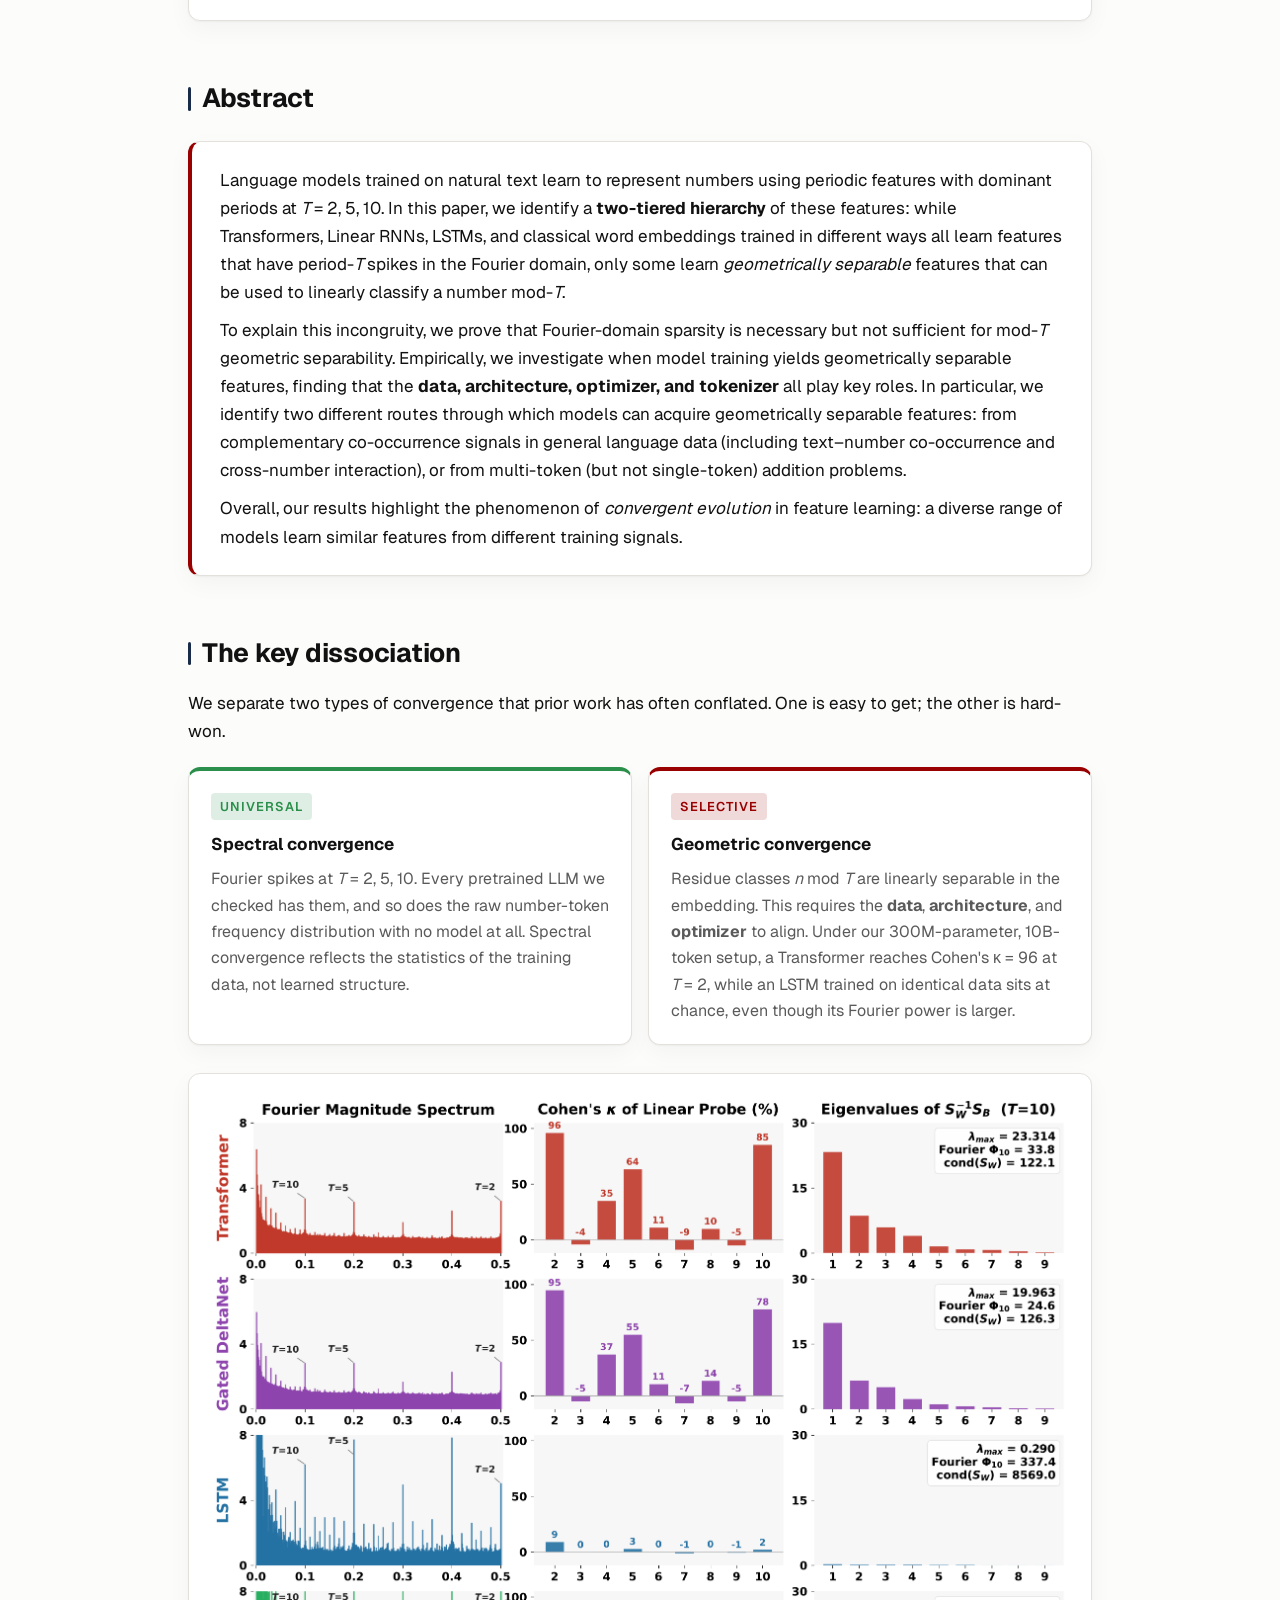
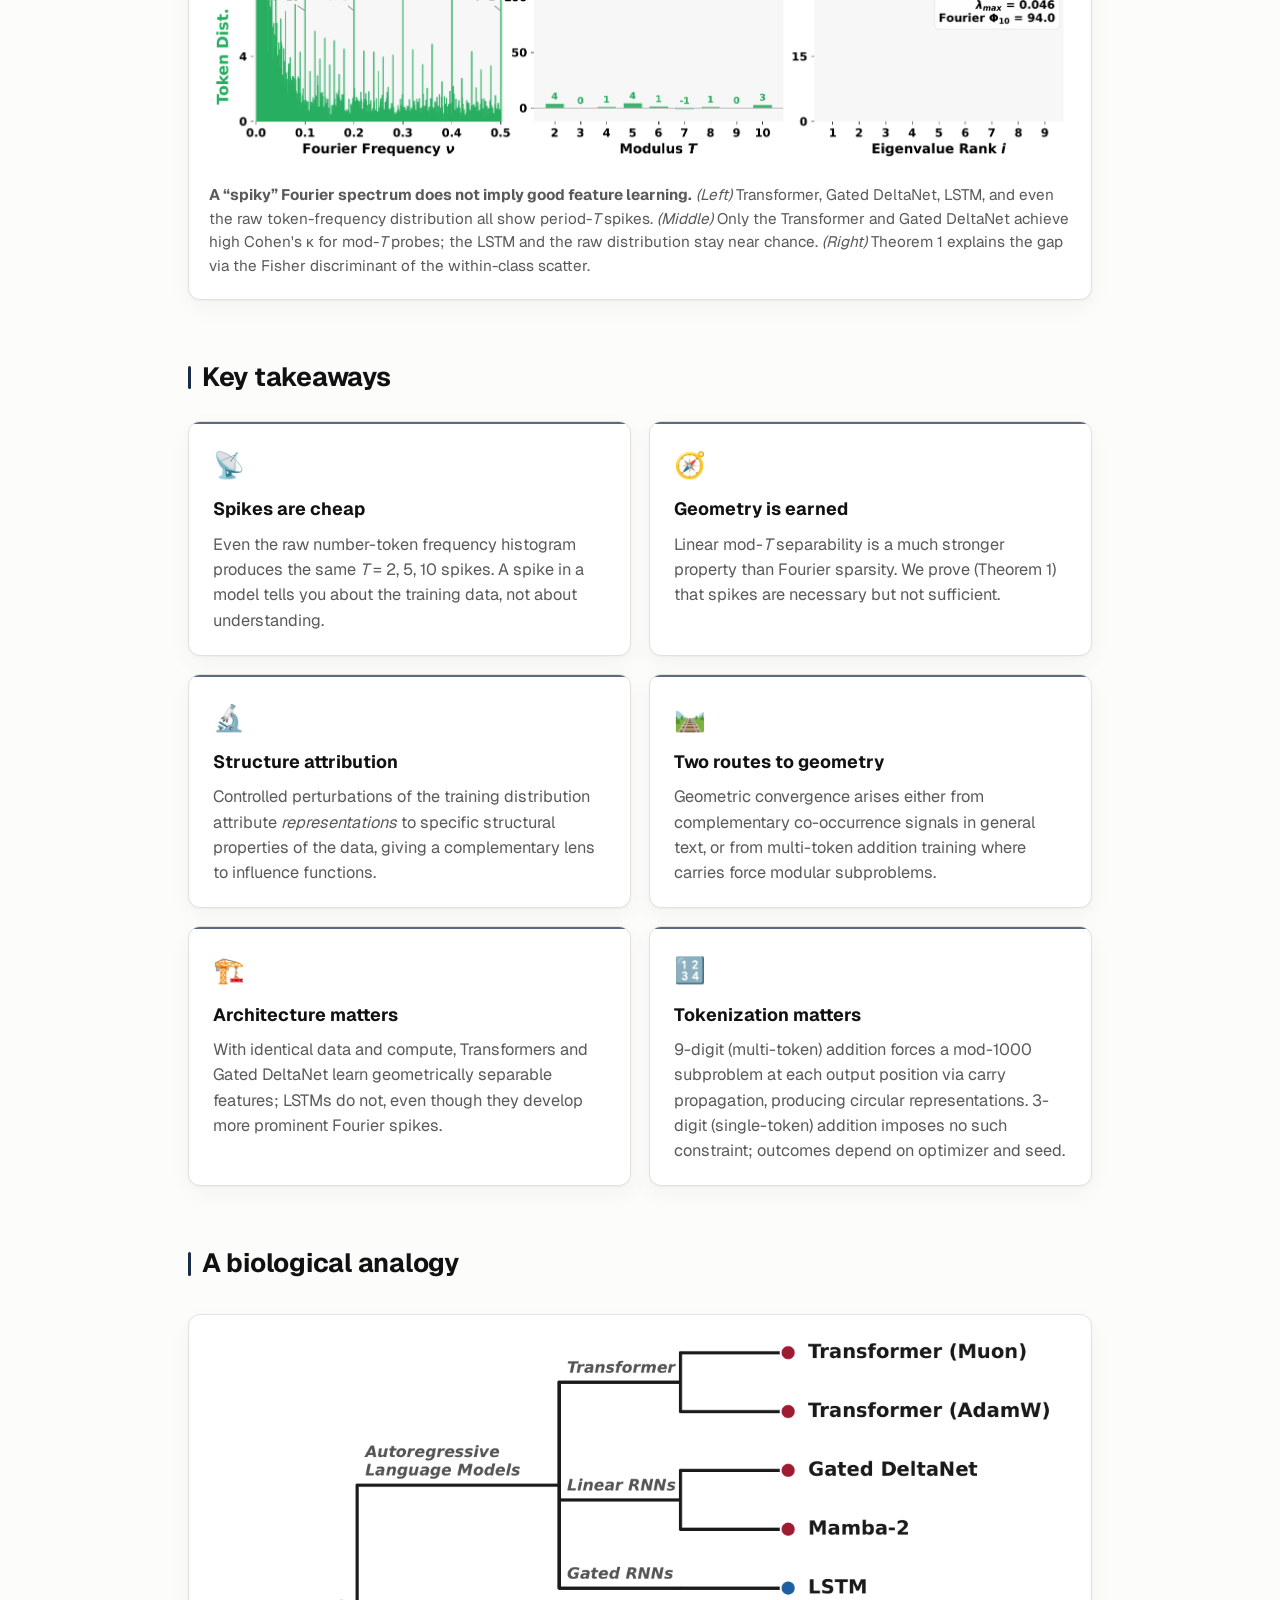
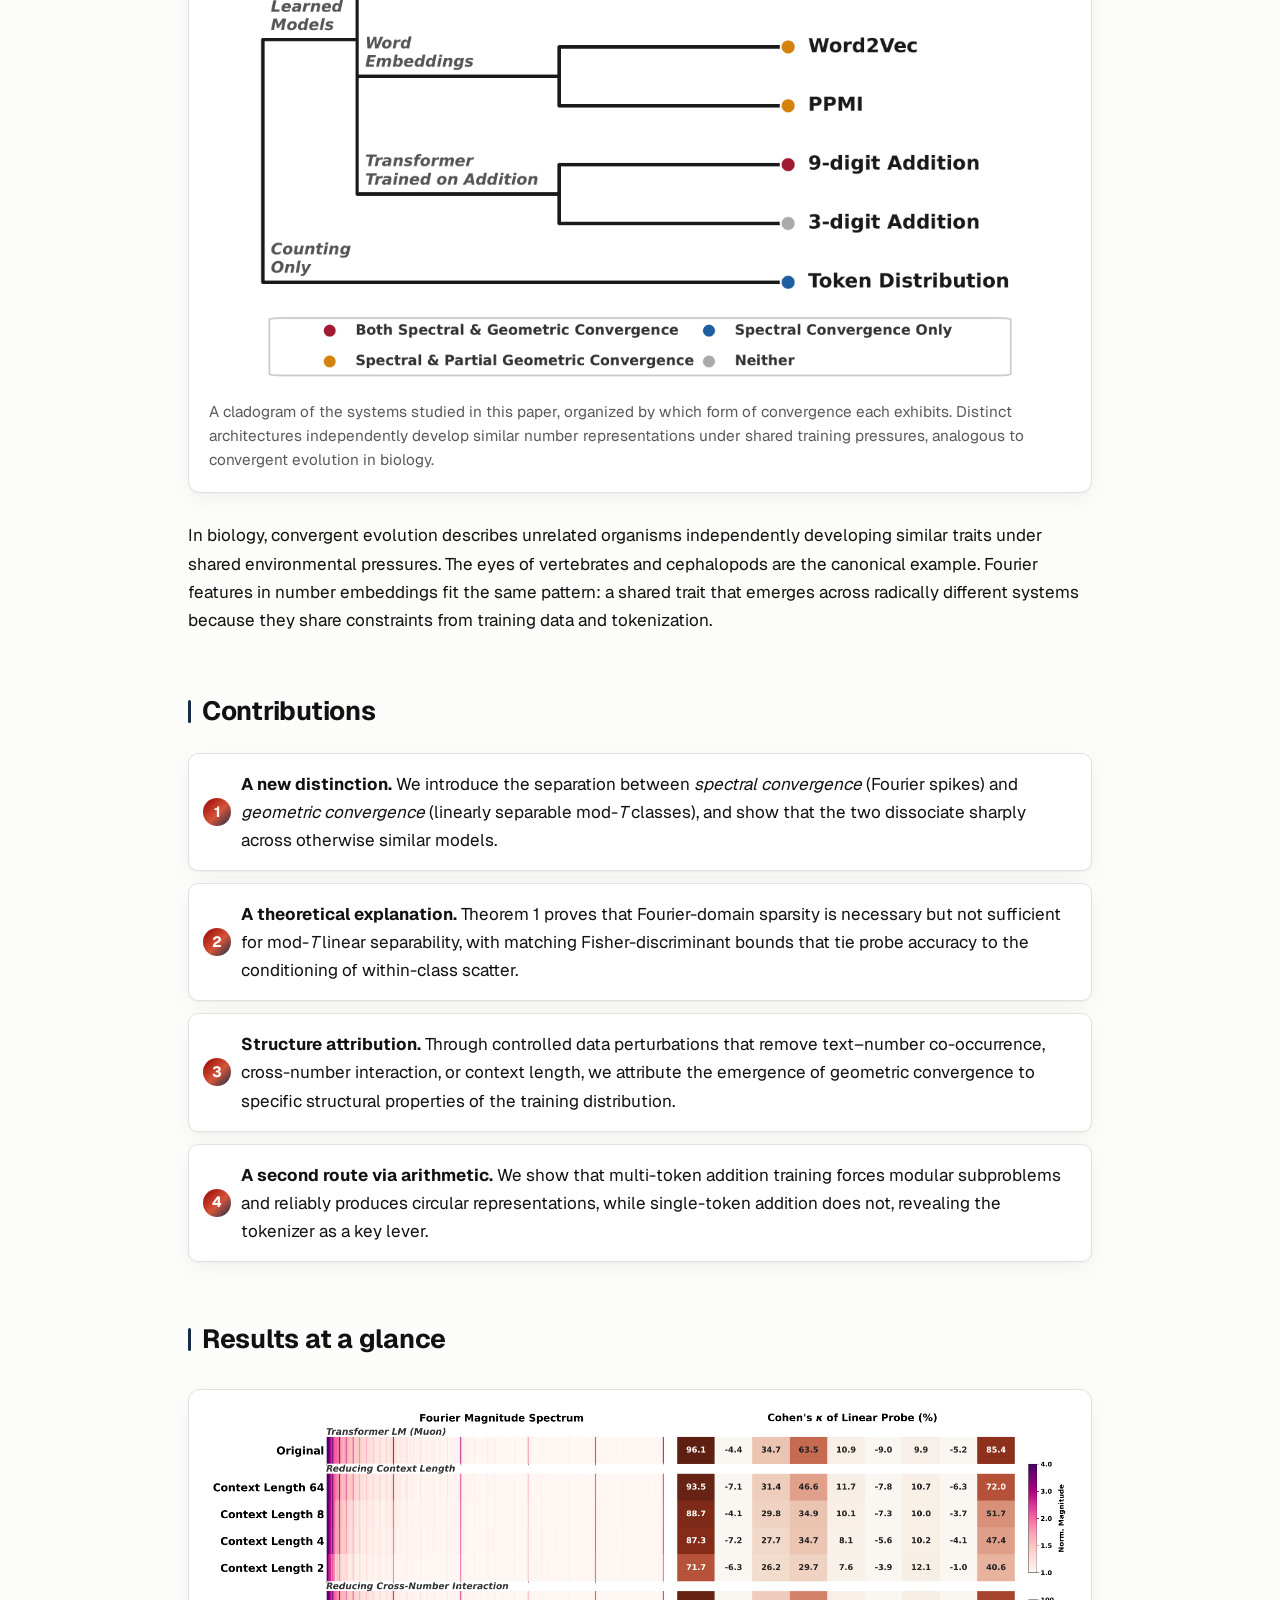
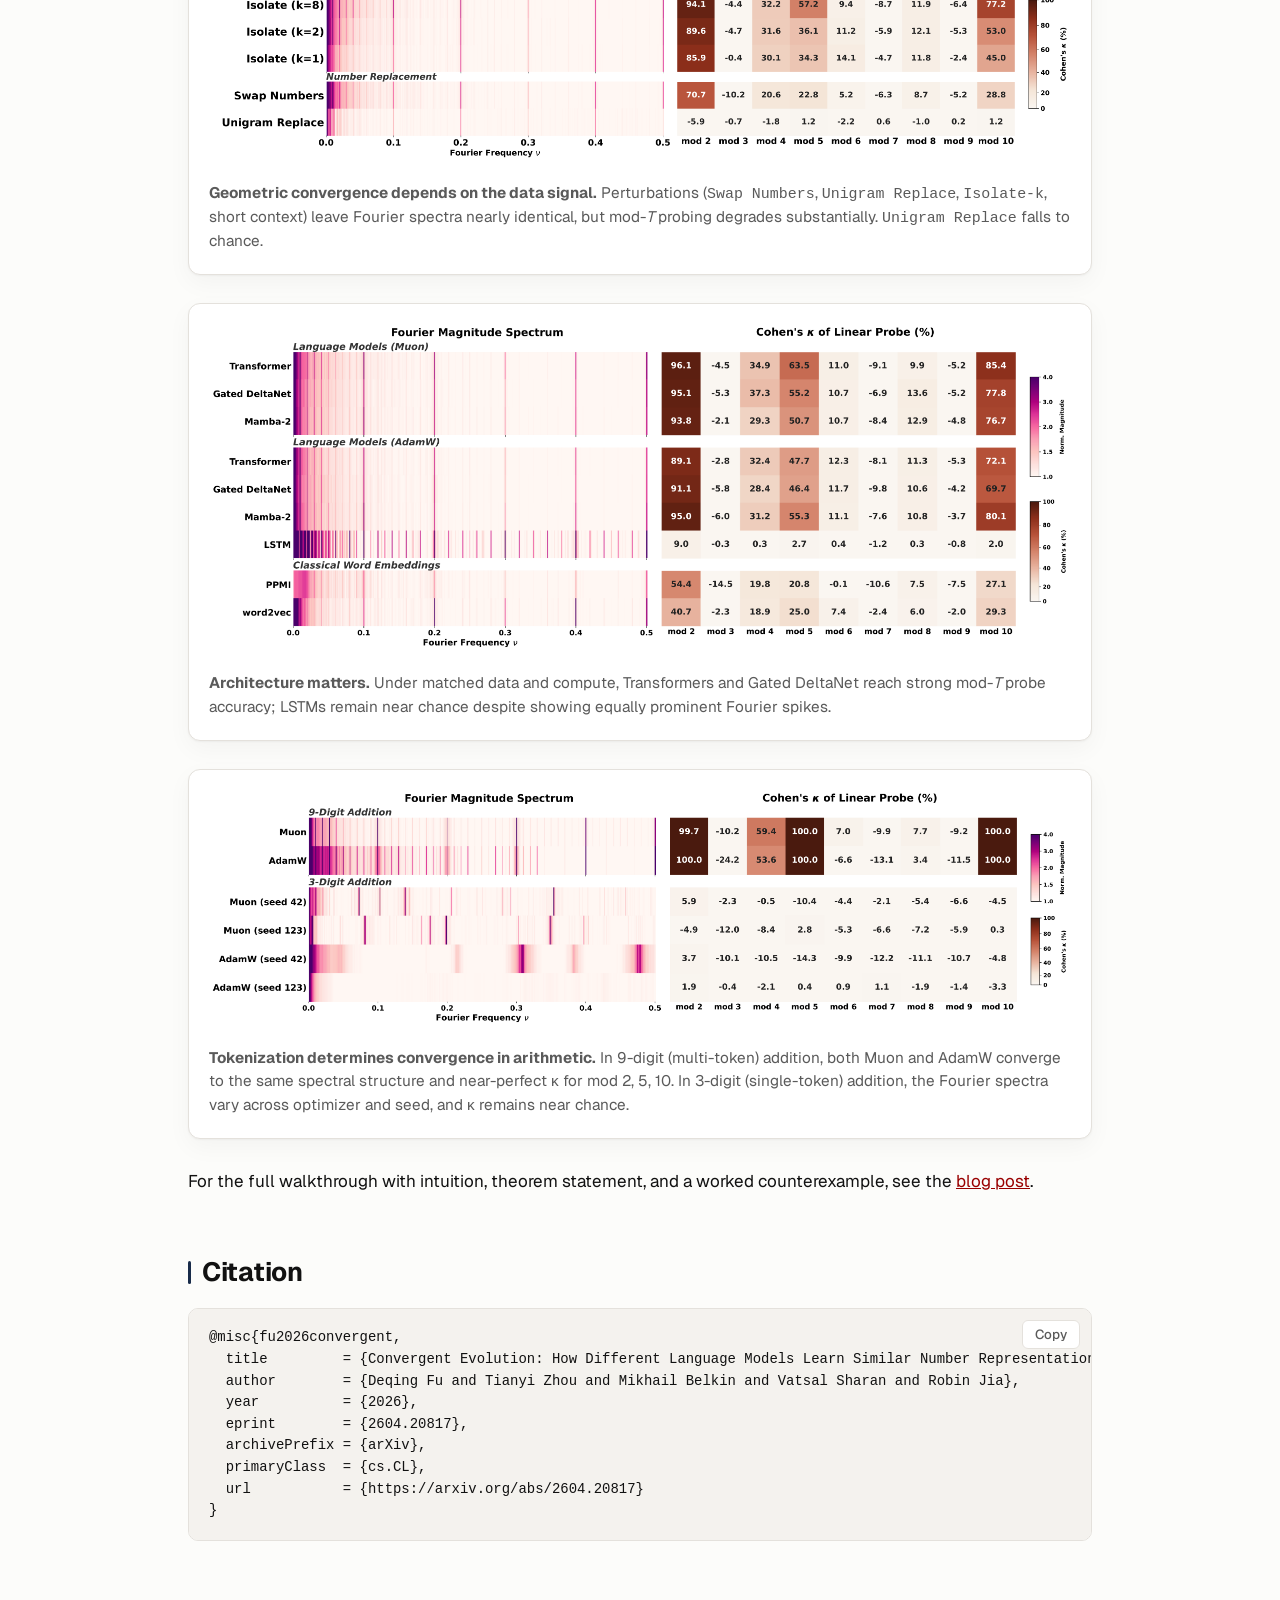
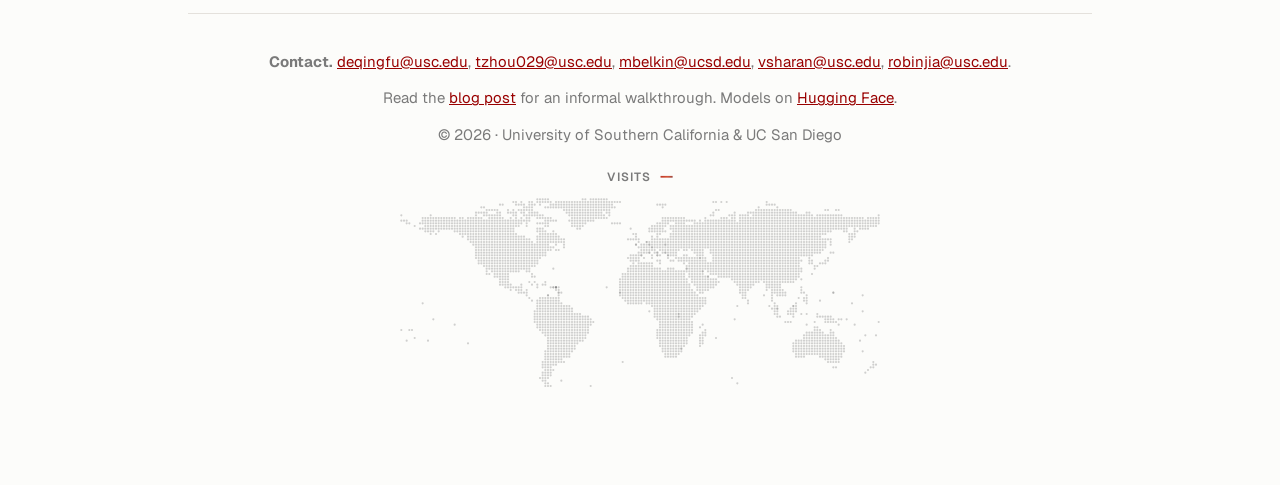
==== commit f867e7b2: "add world dot-matrix map to visit counter" ====
--- a/index.html
+++ b/index.html
@@ -232,9 +232,18 @@
   </p>
   <p>Read the <a href="blog.html">blog post</a> for an informal walkthrough. Models on <a href="https://hf.co/collections/deqing/convergent-evolution">Hugging Face</a>.</p>
   <p style="margin-top: 8px;">© 2026 · University of Southern California &amp; UC San Diego</p>
+  <div id="visit-counter" class="visit-counter" aria-live="polite">
+    <div class="vc-line">
+      <span class="vc-label">Visits</span>
+      <span class="vc-total" data-total>—</span>
+    </div>
+    <svg class="visit-map" data-map viewBox="0 0 180 72" preserveAspectRatio="xMidYMid meet" aria-hidden="true"></svg>
+  </div>
 </footer>
 
 </div>
+
+<script src="assets/visit-counter.js" defer></script>
 
 <script>
   // BibTeX copy button
--- a/style.css
+++ b/style.css
@@ -1162,4 +1162,59 @@
     color: #000 !important;
     border: 1px solid #ddd;
   }
-}
+  .visit-counter { display: none !important; }
+}
+
+/* ---------- Visit counter ---------- */
+.visit-counter {
+  margin-top: 16px;
+  display: flex;
+  flex-direction: column;
+  align-items: center;
+  gap: 10px;
+}
+.vc-line {
+  display: inline-flex;
+  align-items: baseline;
+  gap: 8px;
+  font-size: 0.85rem;
+}
+.vc-label {
+  letter-spacing: 0.1em;
+  text-transform: uppercase;
+  font-size: 0.7rem;
+  font-weight: 600;
+  color: var(--soft);
+}
+.vc-total {
+  font-weight: 700;
+  font-variant-numeric: tabular-nums;
+  background: var(--accent-grad);
+  -webkit-background-clip: text;
+          background-clip: text;
+  -webkit-text-fill-color: transparent;
+}
+.visit-map {
+  width: 480px;
+  max-width: 100%;
+  aspect-ratio: 180 / 72;
+  display: block;
+  overflow: visible;
+  opacity: 0;
+  transition: opacity 320ms ease;
+}
+.visit-counter.has-map .visit-map {
+  opacity: 1;
+}
+.visit-map circle {
+  fill: var(--soft);
+  fill-opacity: 0.35;
+  transition: fill 400ms ease, fill-opacity 400ms ease;
+}
+.visit-map circle.on {
+  fill: url(#vc-grad);
+  fill-opacity: 1;
+}
+.visit-map stop.vc-g-a { stop-color: var(--accent); }
+.visit-map stop.vc-g-b { stop-color: var(--accent2); }
+
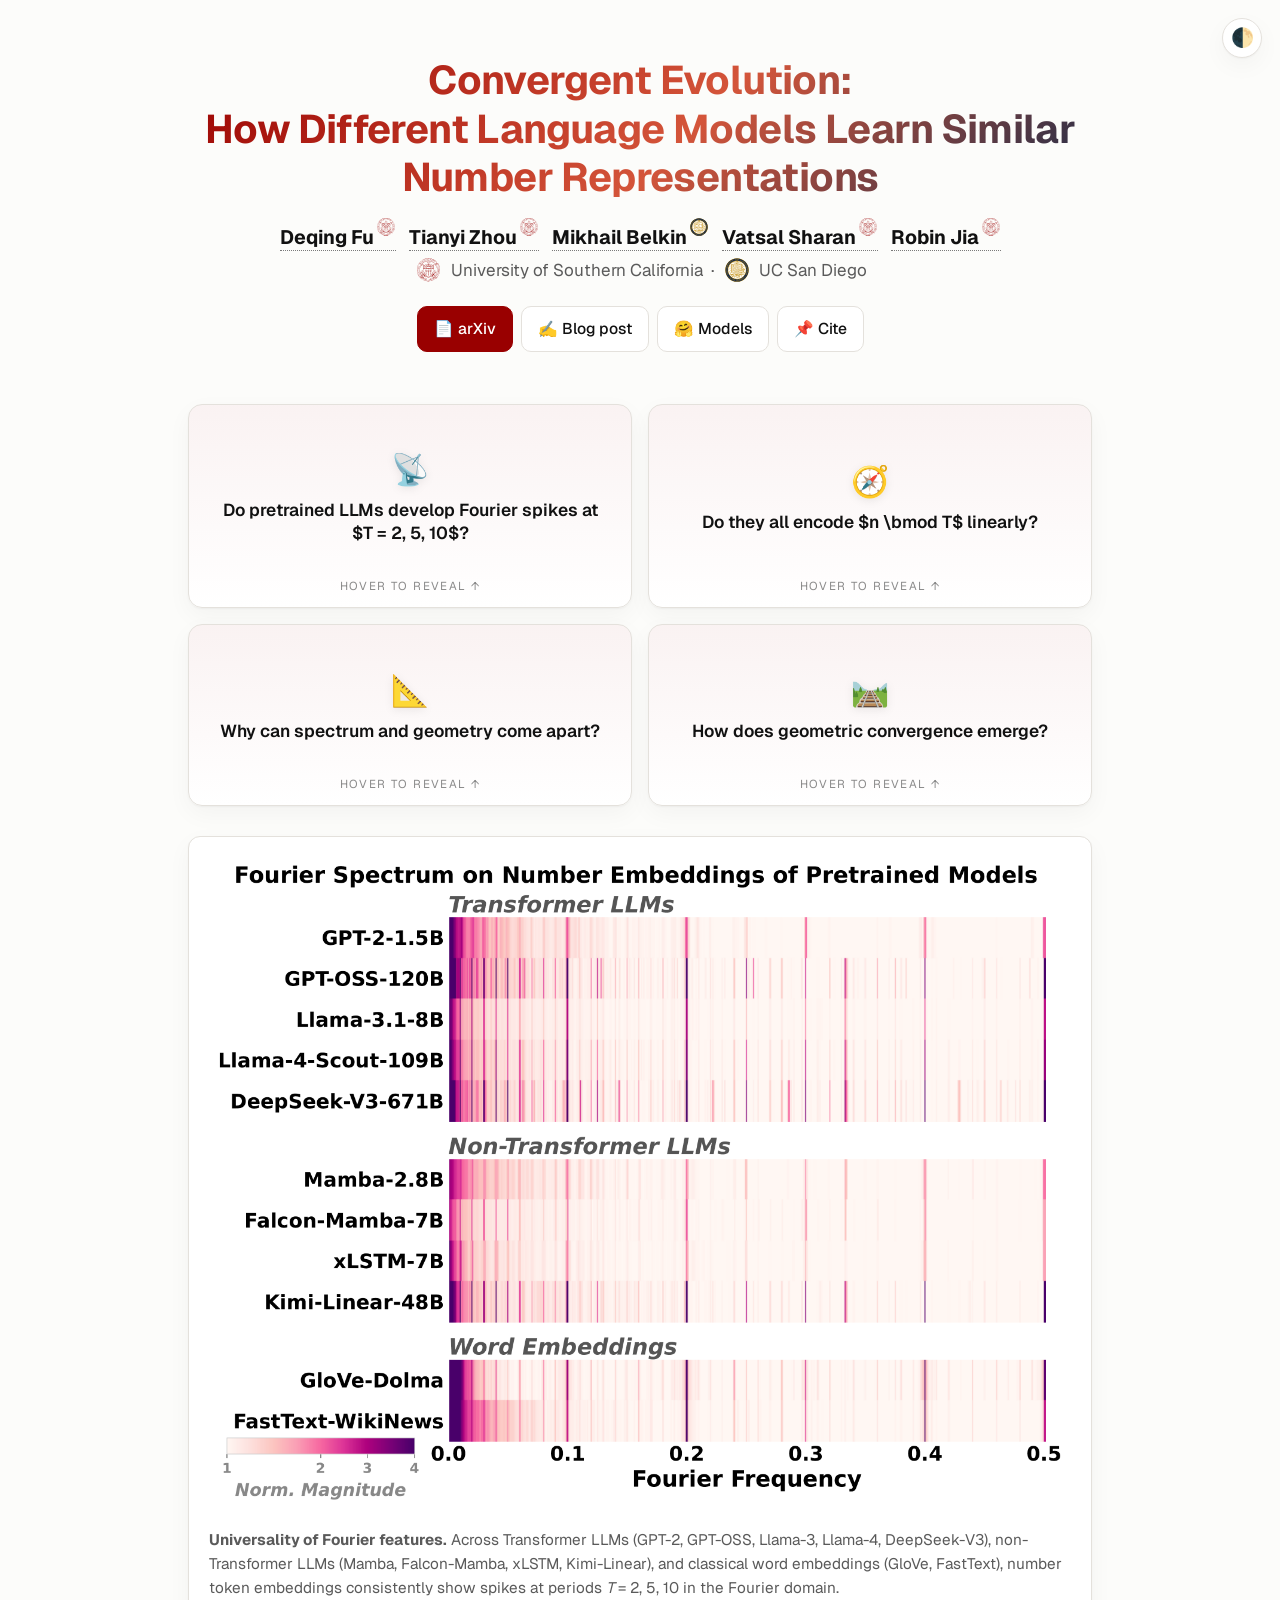
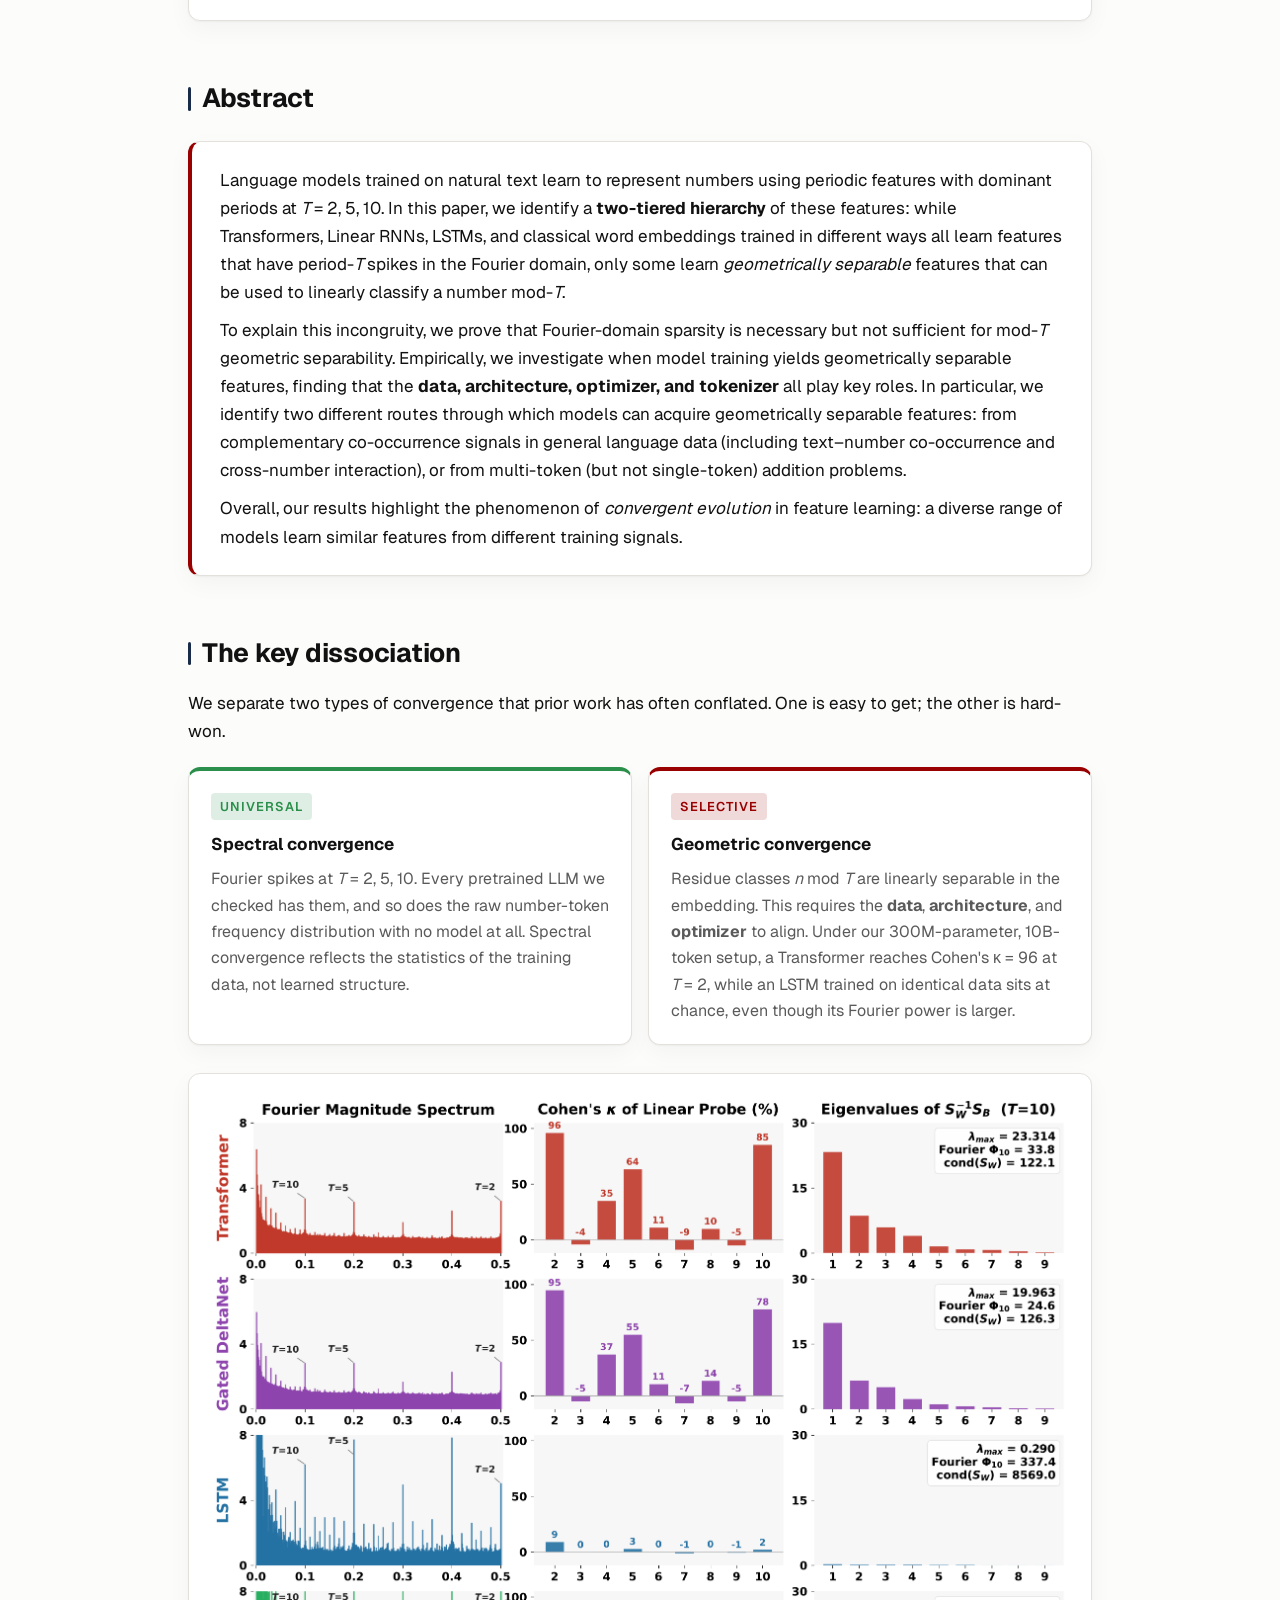
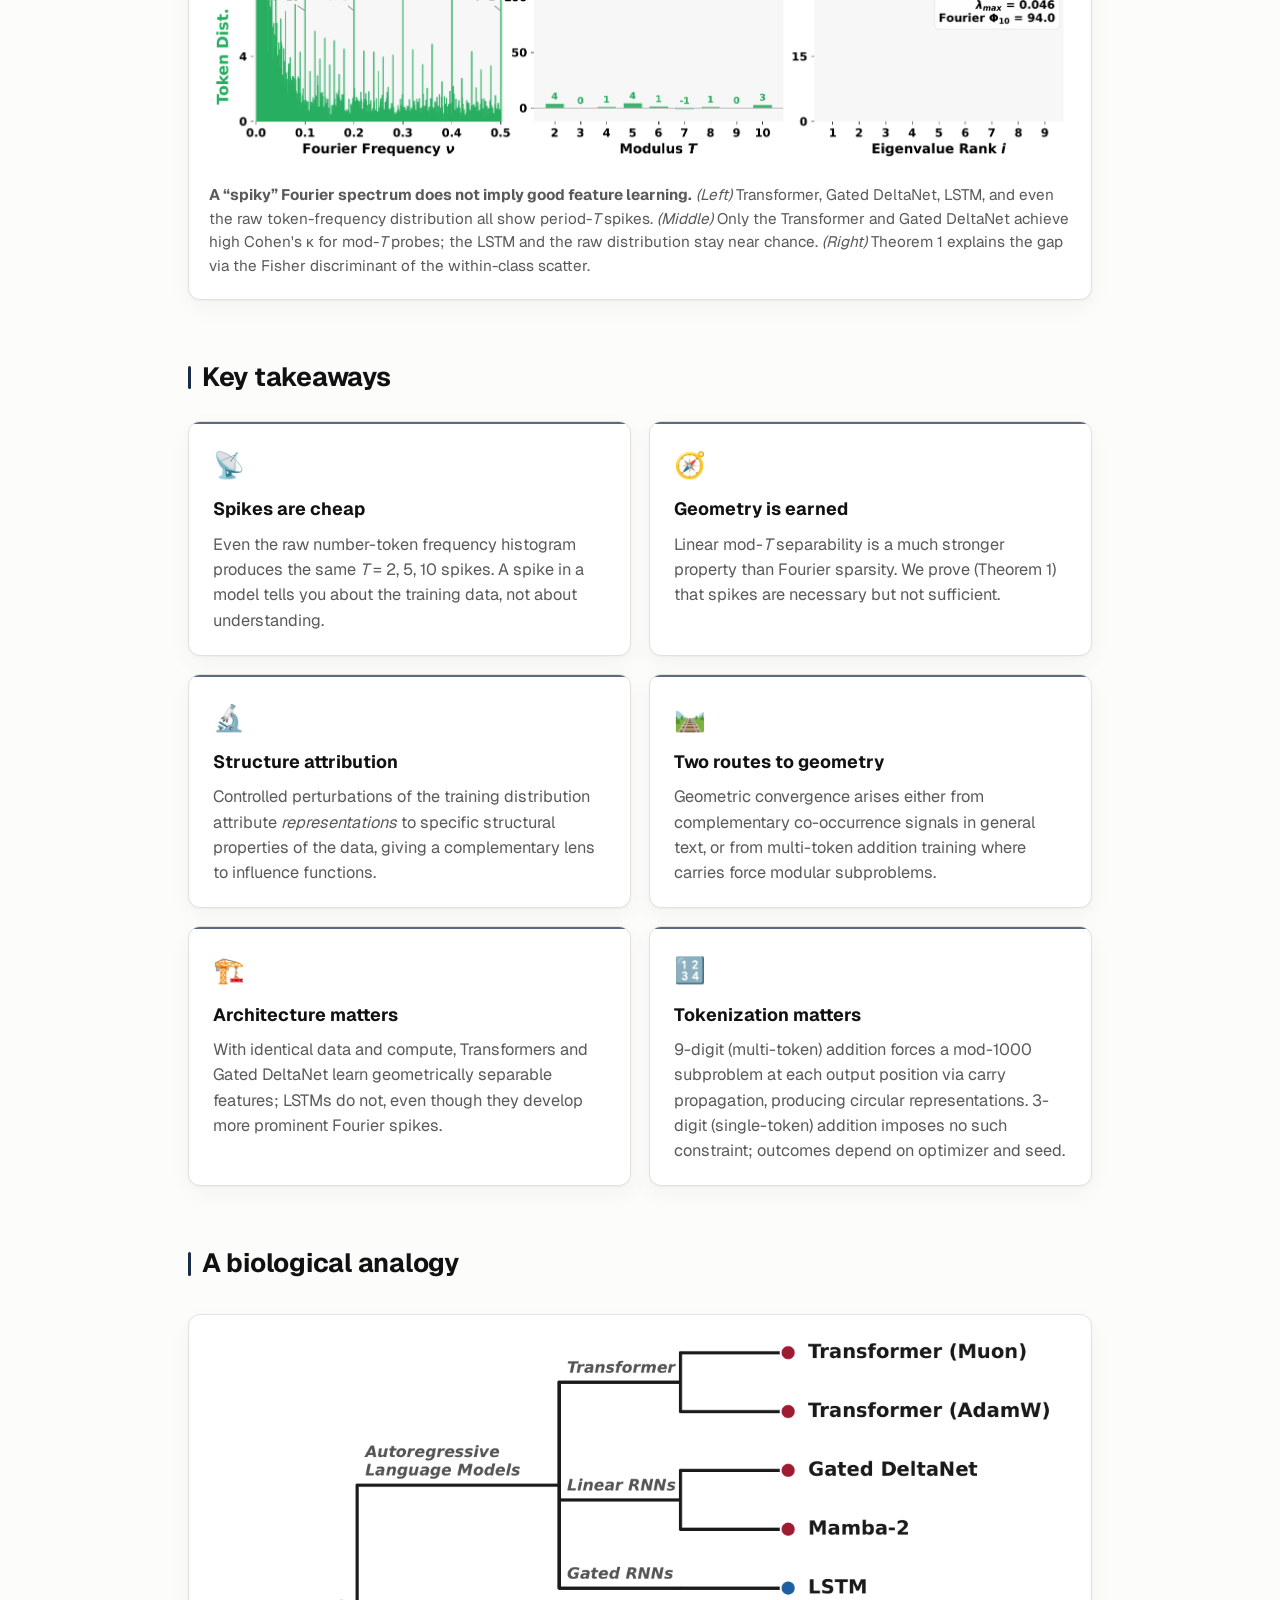
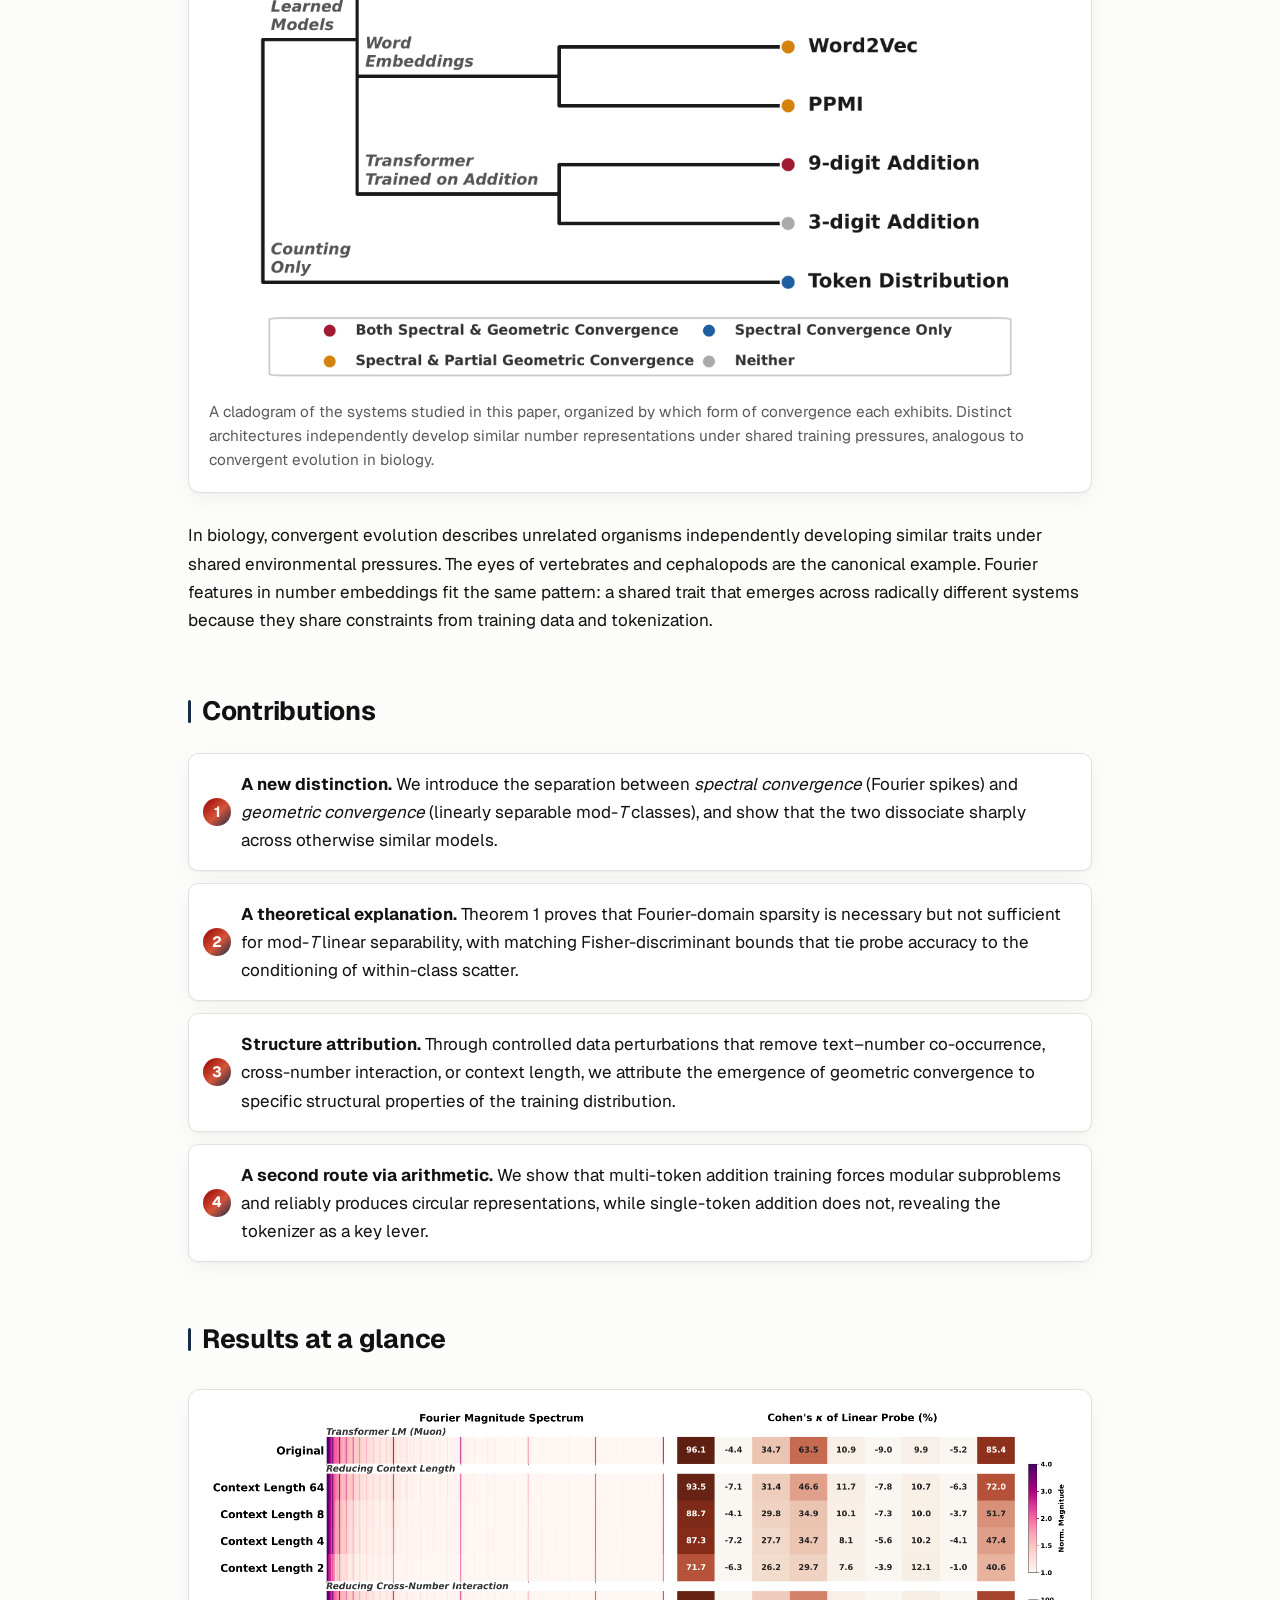
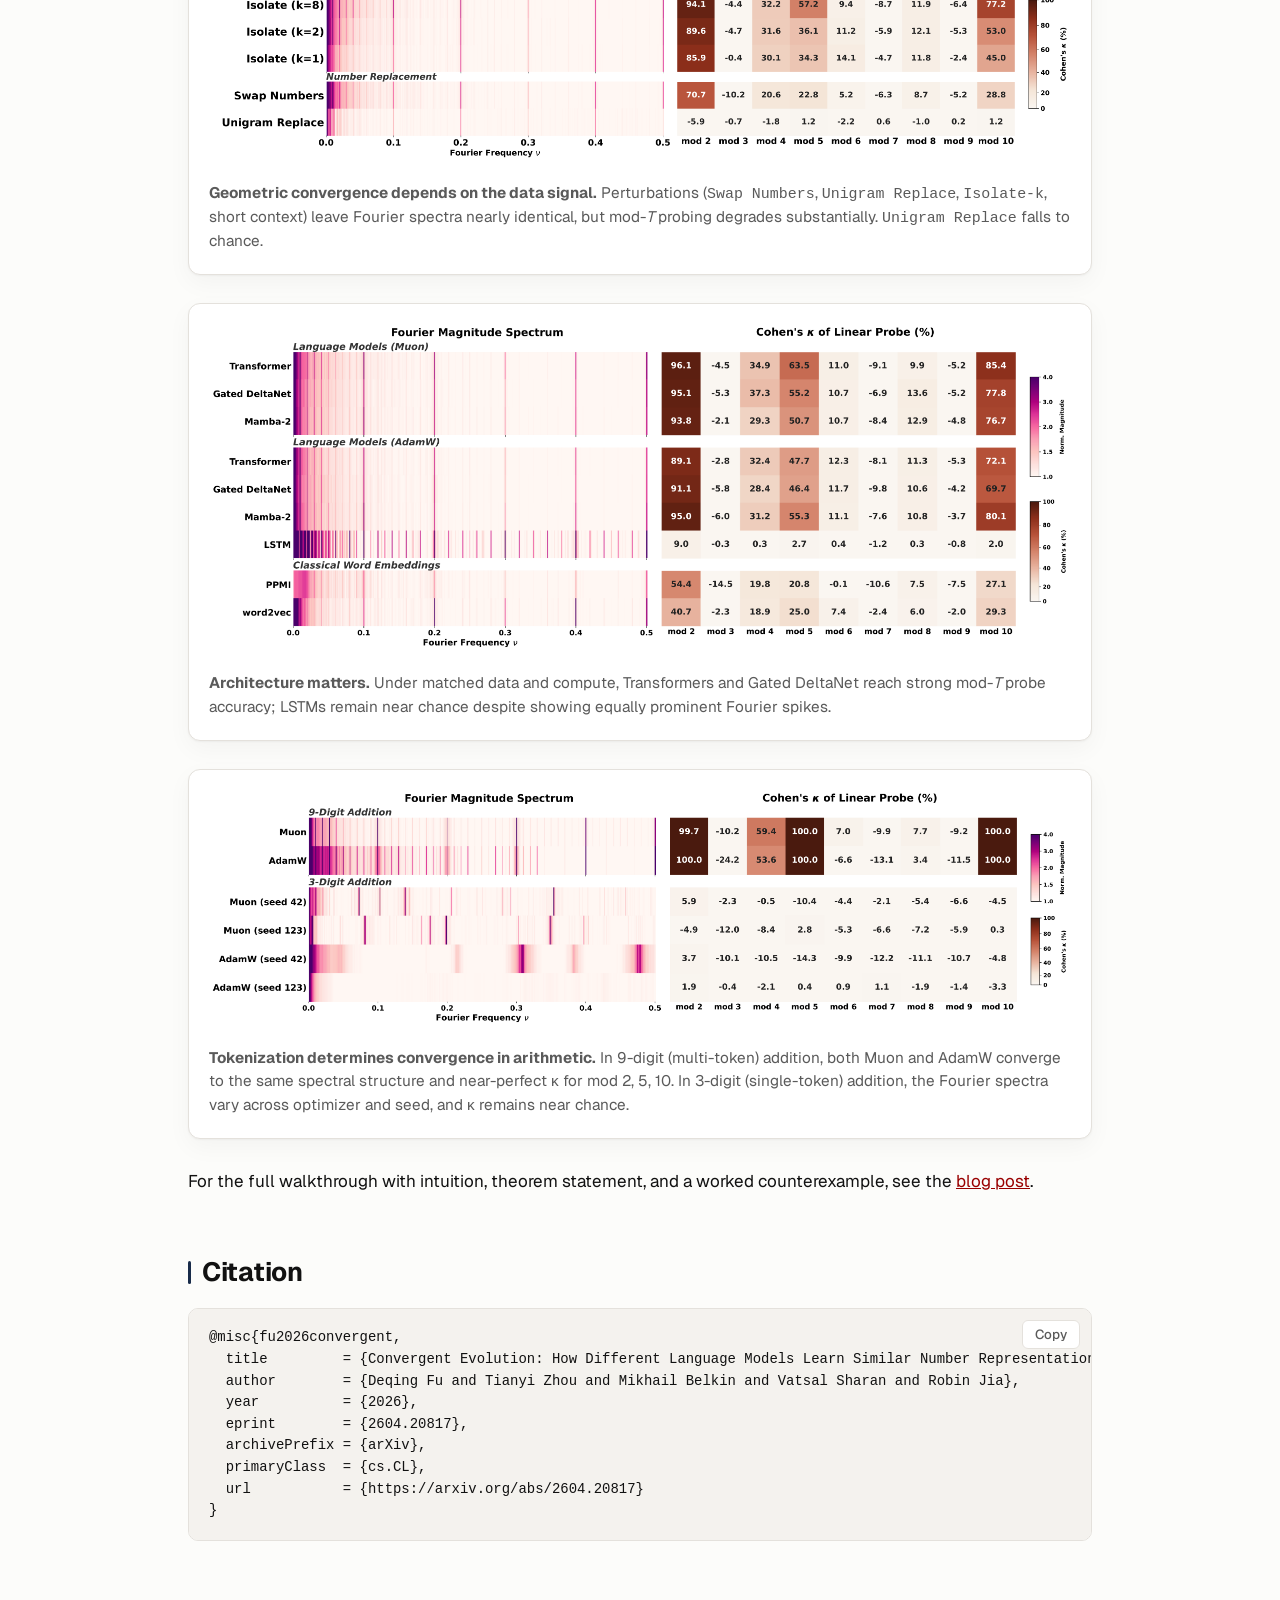
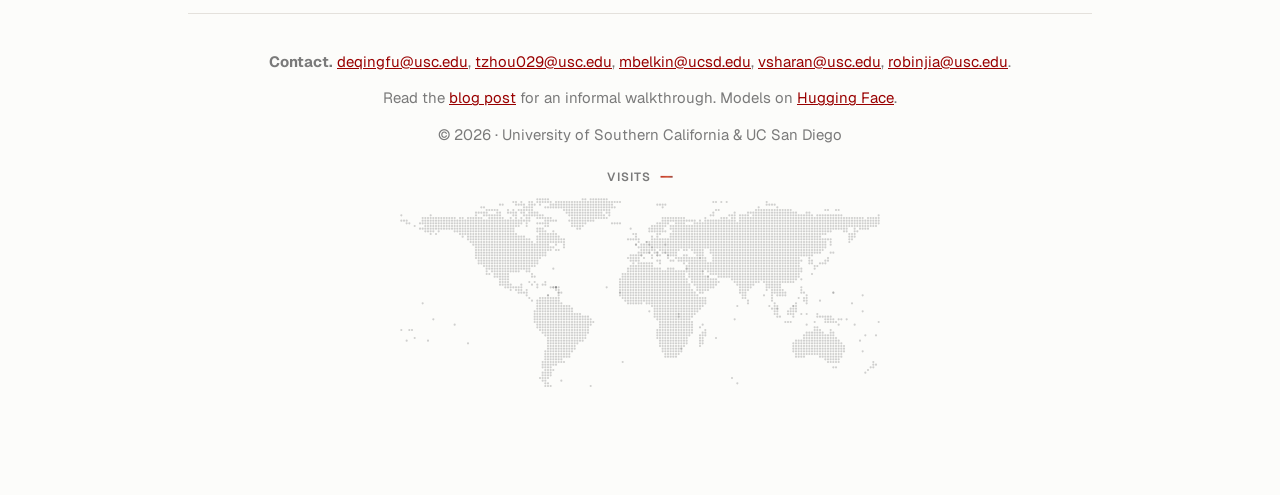
==== commit 40a41416: "flags" ====
--- a/index.html
+++ b/index.html
@@ -238,6 +238,7 @@
       <span class="vc-total" data-total>—</span>
     </div>
     <svg class="visit-map" data-map viewBox="0 0 180 72" preserveAspectRatio="xMidYMid meet" aria-hidden="true"></svg>
+    <div class="vc-flags" data-flags></div>
   </div>
 </footer>
 
--- a/style.css
+++ b/style.css
@@ -1217,4 +1217,33 @@
 }
 .visit-map stop.vc-g-a { stop-color: var(--accent); }
 .visit-map stop.vc-g-b { stop-color: var(--accent2); }
-
+.vc-flags {
+  display: flex;
+  flex-wrap: wrap;
+  justify-content: center;
+  gap: 6px;
+  max-width: 480px;
+}
+.vc-flag {
+  display: inline-flex;
+  align-items: center;
+  gap: 6px;
+  padding: 3px 9px;
+  border: 1px solid var(--border);
+  border-radius: 999px;
+  background: var(--card);
+  font-size: 0.76rem;
+  line-height: 1;
+  color: var(--fg);
+  transition: transform 120ms ease, border-color 120ms ease;
+}
+.vc-flag:hover {
+  transform: translateY(-1px);
+  border-color: var(--accent);
+}
+.vc-flag-emoji { font-size: 0.95rem; }
+.vc-flag-n {
+  font-variant-numeric: tabular-nums;
+  color: var(--muted);
+}
+
